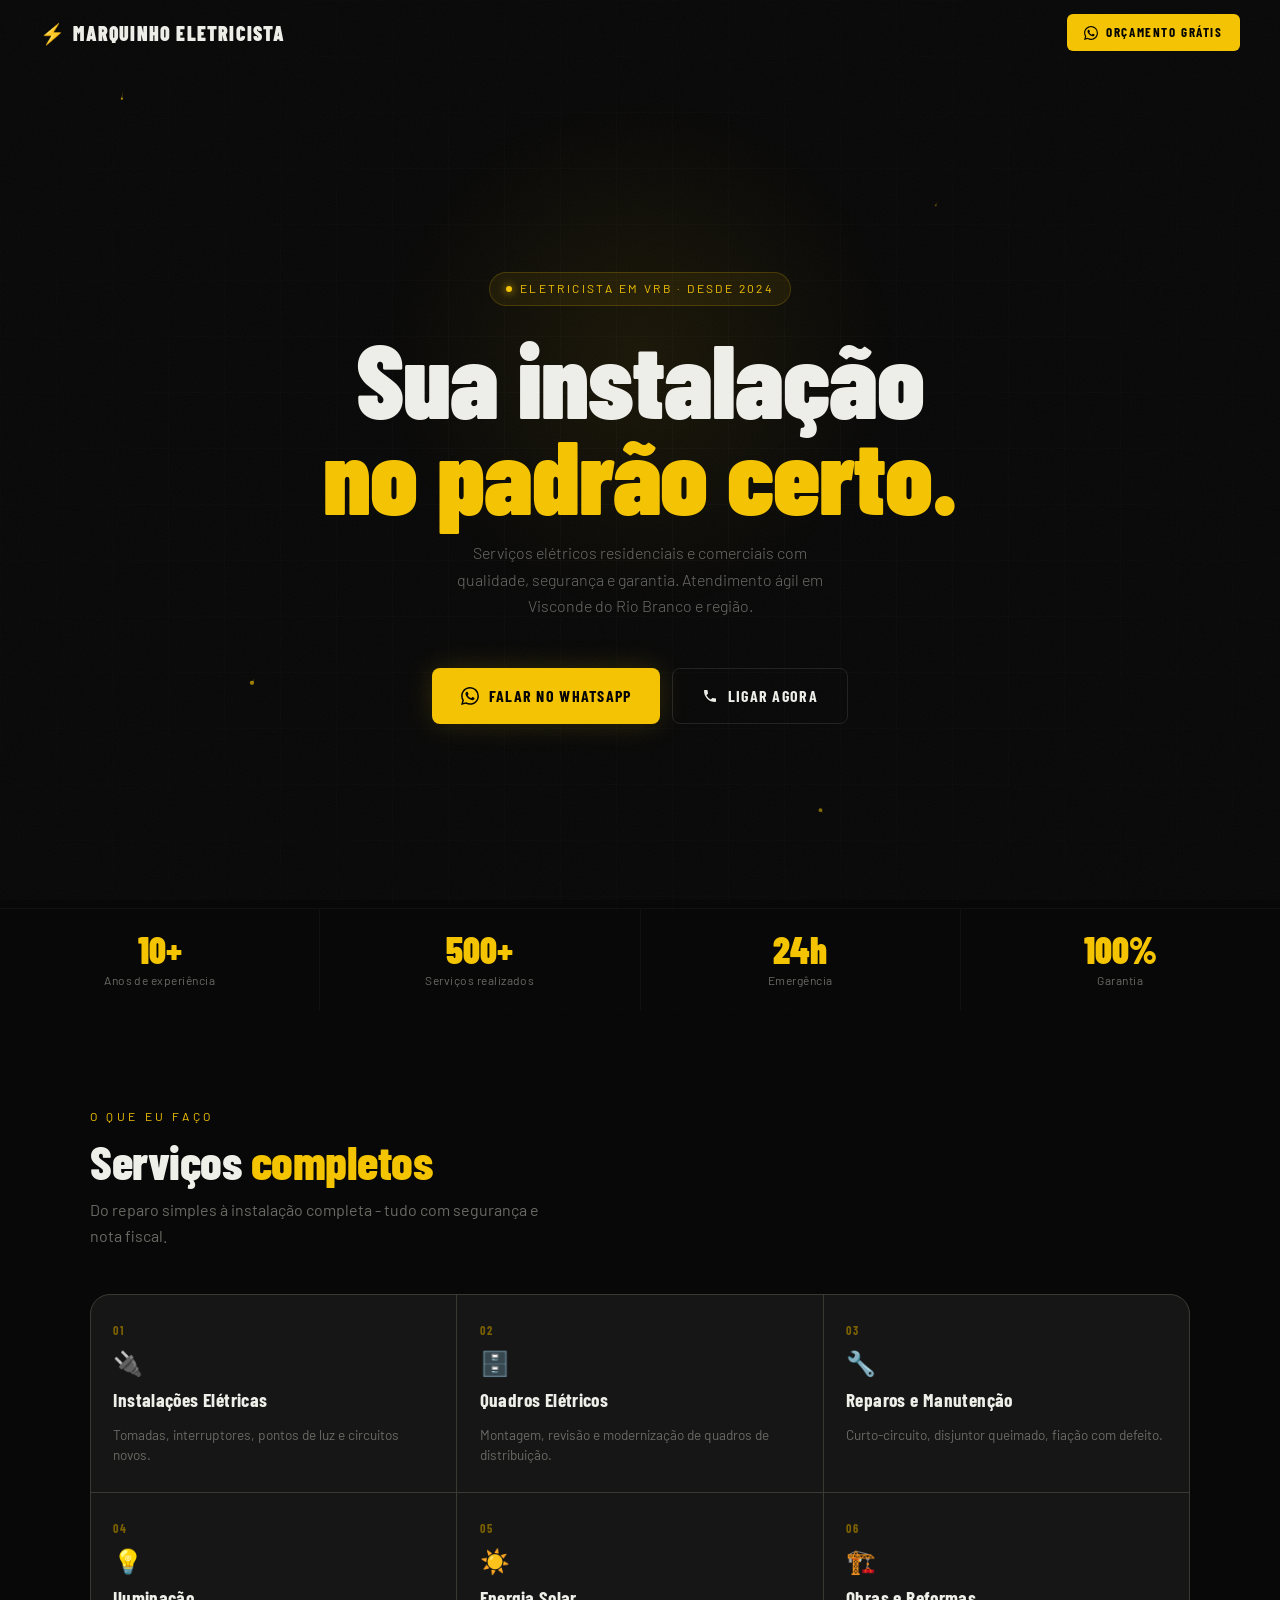
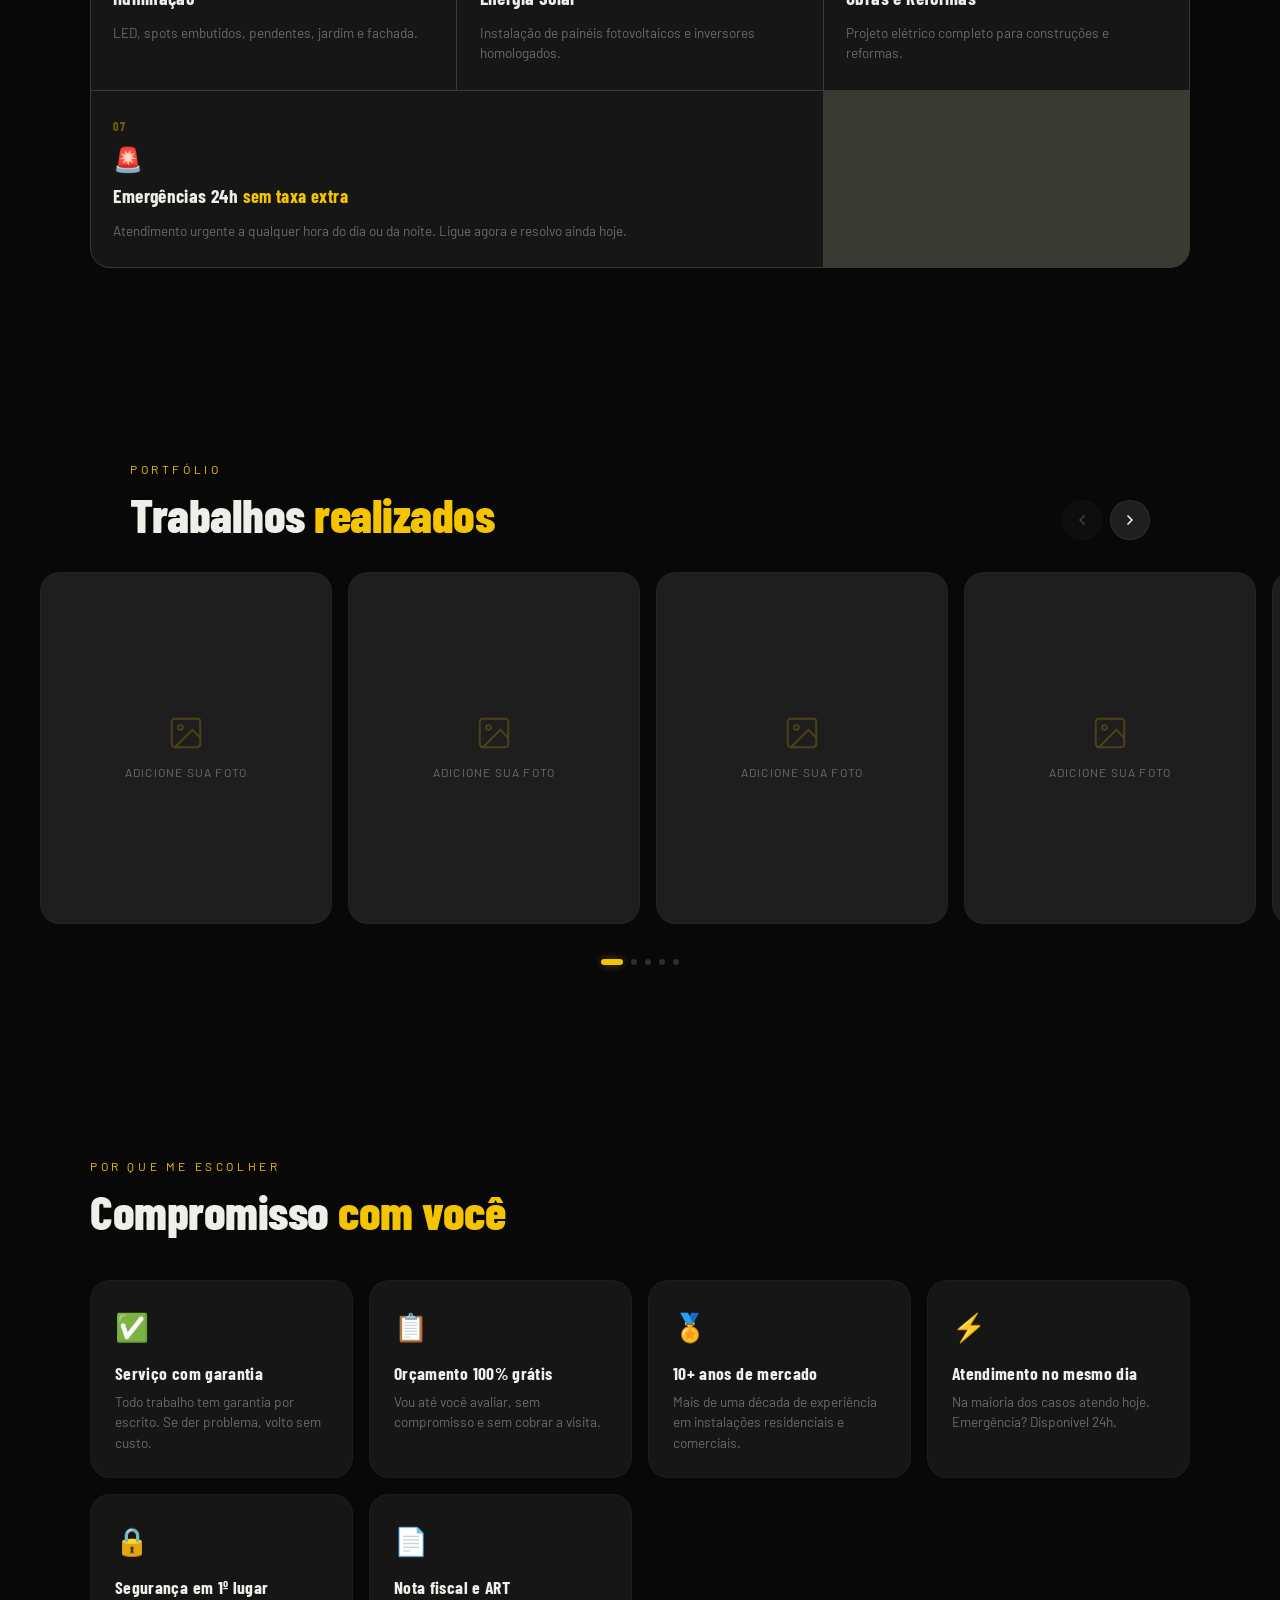
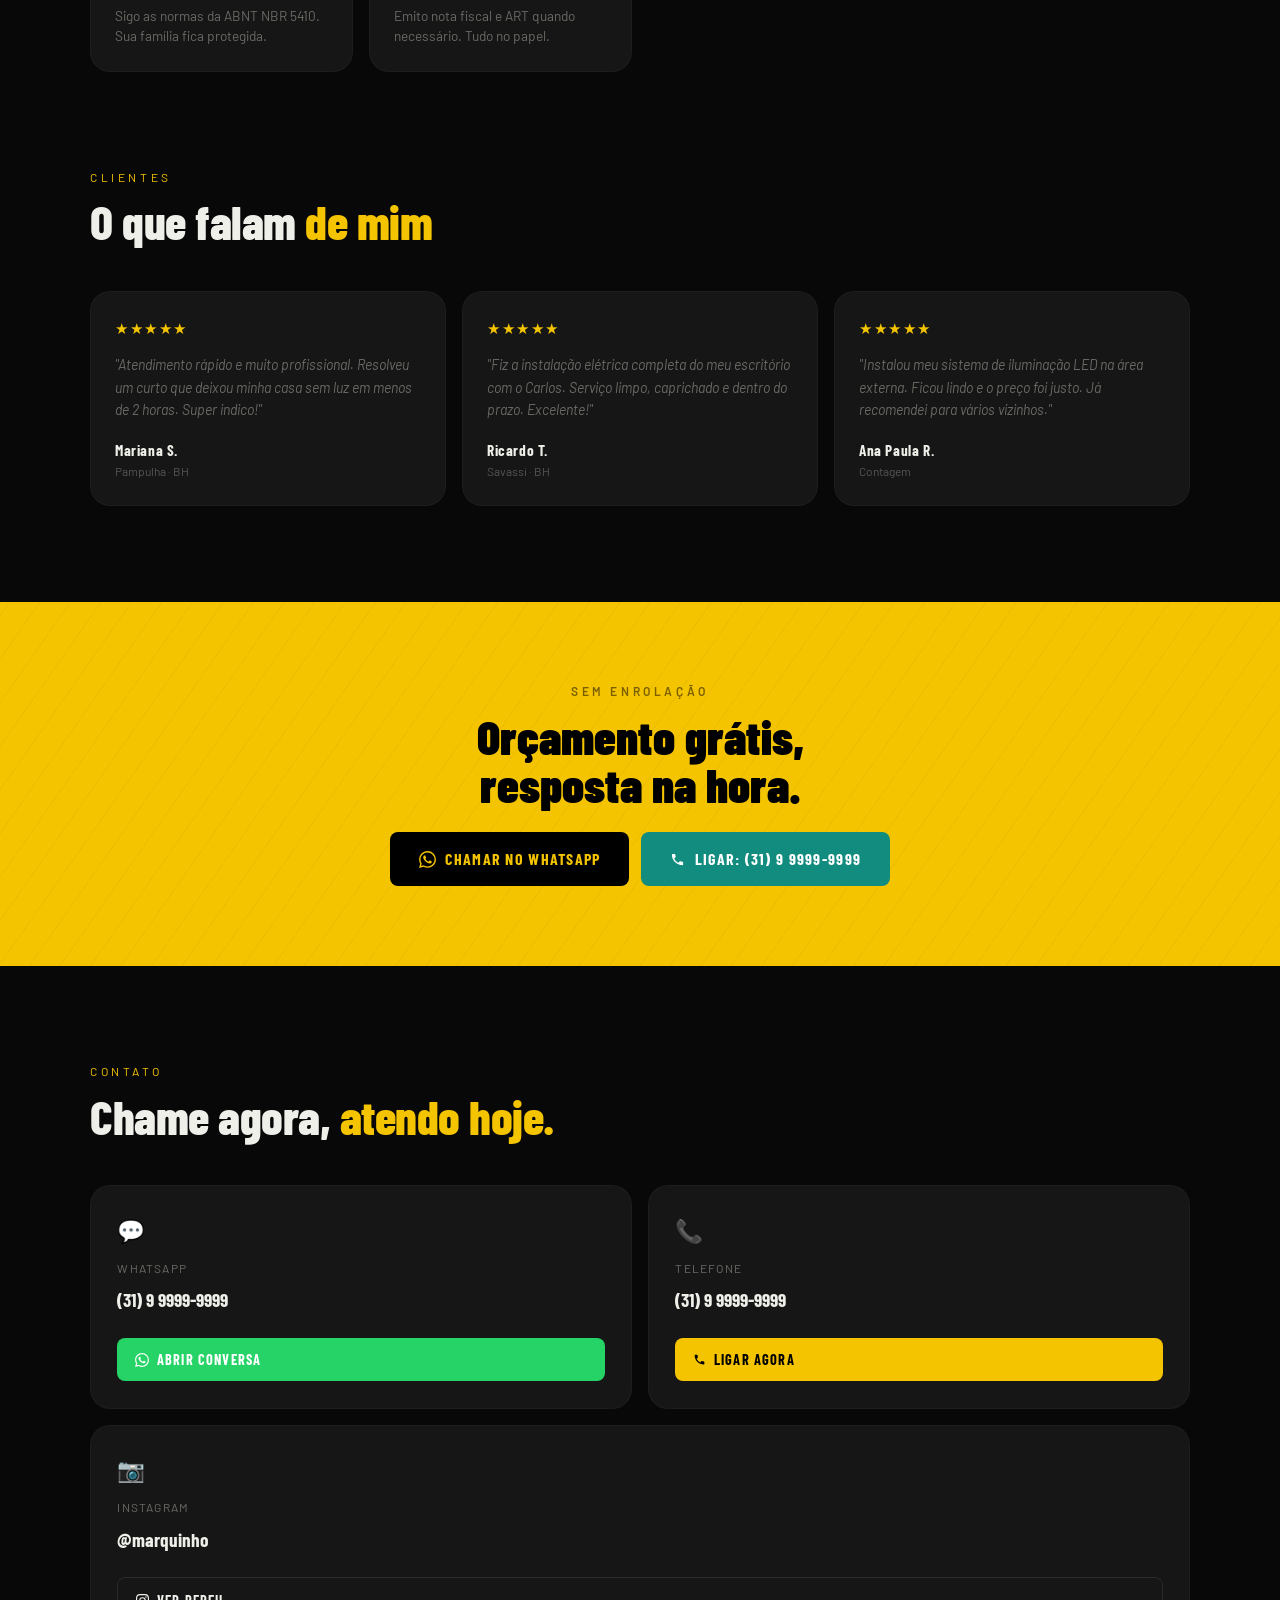
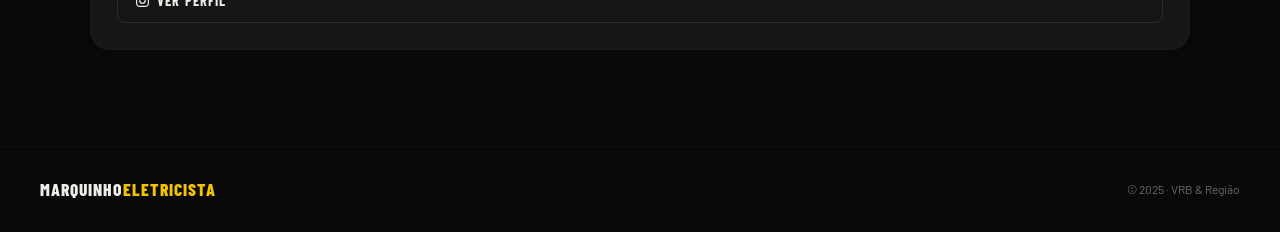
==== index.html @ 478d2293 "update" ====
<!DOCTYPE html>
<html lang="pt-BR">
<head>
  <meta charset="UTF-8" />
  <meta name="viewport" content="width=device-width, initial-scale=1.0" />
  <title>Marquinho Eletricista em VRB</title>
  <meta name="description" content="Serviços elétricos residenciais e comerciais em Belo Horizonte. Orçamento grátis. Atendimento 24h." />
  <link rel="preconnect" href="https://fonts.googleapis.com" />
  <link rel="preconnect" href="https://fonts.gstatic.com" crossorigin />
  <link href="https://fonts.googleapis.com/css2?family=Barlow+Condensed:wght@400;600;700;800;900&family=Barlow:wght@300;400;500&display=swap" rel="stylesheet" />
  <link rel="stylesheet" href="../css/style.css" />
</head>
<body>
  <canvas id="canvas-faixas"></canvas>

  <div class="site">
    <nav class="barra-navegacao" id="barra-navegacao">
      <div class="logo-navegacao"><span class="icone-raio">⚡</span>MARQUINHO ELETRICISTA</div>
      <a class="botao-navegacao" href="https://wa.me/5531999999999?text=Ol%C3%A1%20Carlos%2C%20vim%20pelo%20Instagram!" target="_blank">
        <svg width="14" height="14" viewBox="0 0 24 24" fill="currentColor"><path d="M17.472 14.382c-.297-.149-1.758-.867-2.03-.967-.273-.099-.471-.148-.67.15-.197.297-.767.966-.94 1.164-.173.199-.347.223-.644.075-.297-.15-1.255-.463-2.39-1.475-.883-.788-1.48-1.761-1.653-2.059-.173-.297-.018-.458.13-.606.134-.133.298-.347.446-.52.149-.174.198-.298.298-.497.099-.198.05-.371-.025-.52-.075-.149-.669-1.612-.916-2.207-.242-.579-.487-.5-.669-.51-.173-.008-.371-.01-.57-.01-.198 0-.52.074-.792.372-.272.297-1.04 1.016-1.04 2.479 0 1.462 1.065 2.875 1.213 3.074.149.198 2.096 3.2 5.077 4.487.709.306 1.262.489 1.694.625.712.227 1.36.195 1.871.118.571-.085 1.758-.719 2.006-1.413.248-.694.248-1.289.173-1.413-.074-.124-.272-.198-.57-.347m-5.421 7.403h-.004a9.87 9.87 0 01-5.031-1.378l-.361-.214-3.741.982.998-3.648-.235-.374a9.86 9.86 0 01-1.51-5.26c.001-5.45 4.436-9.884 9.888-9.884 2.64 0 5.122 1.03 6.988 2.898a9.825 9.825 0 012.893 6.994c-.003 5.45-4.437 9.884-9.885 9.884m8.413-18.297A11.815 11.815 0 0012.05 0C5.495 0 .16 5.335.157 11.892c0 2.096.547 4.142 1.588 5.945L.057 24l6.305-1.654a11.882 11.882 0 005.683 1.448h.005c6.554 0 11.89-5.335 11.893-11.893a11.821 11.821 0 00-3.48-8.413z" /></svg>
        Orçamento grátis
      </a>
    </nav>

    <section class="secao-principal">
      <div class="grade-principal"></div>
      <div class="brilho-principal"></div>
      <div class="conteudo-principal">
        <div class="selo-principal">Eletricista em VRB · Desde 2024</div>
        <h1 class="titulo-principal">Sua instalação<br /><em>no padrão certo.</em></h1>
        <p class="texto-principal">Serviços elétricos residenciais e comerciais com qualidade, segurança e garantia. Atendimento ágil em Visconde do Rio Branco e região.</p>
        <div class="acoes-principais">
          <a class="botao-destaque" href="https://wa.me/5531999999999?text=Ol%C3%A1%20Carlos%2C%20quero%20um%20or%C3%A7amento!" target="_blank">
            <svg width="18" height="18" viewBox="0 0 24 24" fill="currentColor"><path d="M17.472 14.382c-.297-.149-1.758-.867-2.03-.967-.273-.099-.471-.148-.67.15-.197.297-.767.966-.94 1.164-.173.199-.347.223-.644.075-.297-.15-1.255-.463-2.39-1.475-.883-.788-1.48-1.761-1.653-2.059-.173-.297-.018-.458.13-.606.134-.133.298-.347.446-.52.149-.174.198-.298.298-.497.099-.198.05-.371-.025-.52-.075-.149-.669-1.612-.916-2.207-.242-.579-.487-.5-.669-.51-.173-.008-.371-.01-.57-.01-.198 0-.52.074-.792.372-.272.297-1.04 1.016-1.04 2.479 0 1.462 1.065 2.875 1.213 3.074.149.198 2.096 3.2 5.077 4.487.709.306 1.262.489 1.694.625.712.227 1.36.195 1.871.118.571-.085 1.758-.719 2.006-1.413.248-.694.248-1.289.173-1.413-.074-.124-.272-.198-.57-.347m-5.421 7.403h-.004a9.87 9.87 0 01-5.031-1.378l-.361-.214-3.741.982.998-3.648-.235-.374a9.86 9.86 0 01-1.51-5.26c.001-5.45 4.436-9.884 9.888-9.884 2.64 0 5.122 1.03 6.988 2.898a9.825 9.825 0 012.893 6.994c-.003 5.45-4.437 9.884-9.885 9.884m8.413-18.297A11.815 11.815 0 0012.05 0C5.495 0 .16 5.335.157 11.892c0 2.096.547 4.142 1.588 5.945L.057 24l6.305-1.654a11.882 11.882 0 005.683 1.448h.005c6.554 0 11.89-5.335 11.893-11.893a11.821 11.821 0 00-3.48-8.413z" /></svg>
            Falar no WhatsApp
          </a>
          <a class="botao-secundario" href="tel:+5531999999999">
            <svg width="16" height="16" viewBox="0 0 24 24" fill="currentColor"><path d="M6.62 10.79a15.053 15.053 0 006.59 6.59l2.2-2.2c.27-.27.67-.36 1.02-.24 1.12.37 2.33.57 3.57.57.55 0 1 .45 1 1V20c0 .55-.45 1-1 1-9.39 0-17-7.61-17-17 0-.55.45-1 1-1h3.5c.55 0 1 .45 1 1 0 1.25.2 2.45.57 3.57.11.35.03.74-.25 1.02l-2.2 2.2z" /></svg>
            Ligar agora
          </a>
        </div>
      </div>
      <div class="estatisticas-principais">
        <div class="bloco-estatistica"><div class="numero-estatistica" data-target="10" data-suf="+">10+</div><div class="rotulo-estatistica">Anos de experiência</div></div>
        <div class="bloco-estatistica"><div class="numero-estatistica" data-target="500" data-suf="+">500+</div><div class="rotulo-estatistica">Serviços realizados</div></div>
        <div class="bloco-estatistica"><div class="numero-estatistica" data-target="24" data-suf="h">24h</div><div class="rotulo-estatistica">Emergência</div></div>
        <div class="bloco-estatistica"><div class="numero-estatistica" data-target="100" data-suf="%">100%</div><div class="rotulo-estatistica">Garantia</div></div>
      </div>
    </section>

    <section class="secao">
      <div class="container">
        <div class="aparecer">
          <p class="etiqueta-secao">O que eu faço</p>
          <h2 class="titulo-secao">Serviços <em>completos</em></h2>
          <p class="texto-secao">Do reparo simples à instalação completa - tudo com segurança e nota fiscal.</p>
        </div>
        <div class="grade-servicos aparecer">
          <div class="cartao-servico"><span class="numero-servico">01</span><div class="icone-servico">🔌</div><div class="nome-servico">Instalações Elétricas</div><div class="descricao-servico">Tomadas, interruptores, pontos de luz e circuitos novos.</div></div>
          <div class="cartao-servico"><span class="numero-servico">02</span><div class="icone-servico">🗄️</div><div class="nome-servico">Quadros Elétricos</div><div class="descricao-servico">Montagem, revisão e modernização de quadros de distribuição.</div></div>
          <div class="cartao-servico"><span class="numero-servico">03</span><div class="icone-servico">🔧</div><div class="nome-servico">Reparos e Manutenção</div><div class="descricao-servico">Curto-circuito, disjuntor queimado, fiação com defeito.</div></div>
          <div class="cartao-servico"><span class="numero-servico">04</span><div class="icone-servico">💡</div><div class="nome-servico">Iluminação</div><div class="descricao-servico">LED, spots embutidos, pendentes, jardim e fachada.</div></div>
          <div class="cartao-servico"><span class="numero-servico">05</span><div class="icone-servico">☀️</div><div class="nome-servico">Energia Solar</div><div class="descricao-servico">Instalação de painéis fotovoltaicos e inversores homologados.</div></div>
          <div class="cartao-servico"><span class="numero-servico">06</span><div class="icone-servico">🏗️</div><div class="nome-servico">Obras e Reformas</div><div class="descricao-servico">Projeto elétrico completo para construções e reformas.</div></div>
          <div class="cartao-servico cartao-servico-amplo"><span class="numero-servico">07</span><div class="icone-servico">🚨</div><div class="nome-servico">Emergências 24h <span class="texto-destaque">sem taxa extra</span></div><div class="descricao-servico">Atendimento urgente a qualquer hora do dia ou da noite. Ligue agora e resolvo ainda hoje.</div></div>
        </div>
      </div>
    </section>

    <section class="secao-carrossel">
      <div class="cabecalho-carrossel container">
        <div class="aparecer">
          <p class="etiqueta-secao">Portfólio</p>
          <h2 class="titulo-secao">Trabalhos <em>realizados</em></h2>
        </div>
        <div class="navegacao-carrossel aparecer">
          <button class="botao-carrossel desativado" id="botao-anterior" aria-label="Anterior"><svg width="16" height="16" viewBox="0 0 24 24" fill="none" stroke="currentColor" stroke-width="2.5" stroke-linecap="round" stroke-linejoin="round"><polyline points="15 18 9 12 15 6" /></svg></button>
          <button class="botao-carrossel" id="botao-proximo" aria-label="Próximo"><svg width="16" height="16" viewBox="0 0 24 24" fill="none" stroke="currentColor" stroke-width="2.5" stroke-linecap="round" stroke-linejoin="round"><polyline points="9 18 15 12 9 6" /></svg></button>
        </div>
      </div>
      <div class="area-carrossel" id="area-carrossel">
        <div class="trilha-carrossel" id="trilha-carrossel">
          <div class="slide-carrossel"><div class="placeholder-carrossel"><svg width="38" height="38" viewBox="0 0 24 24" fill="none" stroke="#F5C400" stroke-width="1.2"><rect x="3" y="3" width="18" height="18" rx="2" /><circle cx="8.5" cy="8.5" r="1.5" /><polyline points="21 15 16 10 5 21" /></svg><span>Adicione sua foto</span></div><div class="legenda-carrossel">Instalação residencial</div></div>
          <div class="slide-carrossel"><div class="placeholder-carrossel"><svg width="38" height="38" viewBox="0 0 24 24" fill="none" stroke="#F5C400" stroke-width="1.2"><rect x="3" y="3" width="18" height="18" rx="2" /><circle cx="8.5" cy="8.5" r="1.5" /><polyline points="21 15 16 10 5 21" /></svg><span>Adicione sua foto</span></div><div class="legenda-carrossel">Quadro elétrico</div></div>
          <div class="slide-carrossel"><div class="placeholder-carrossel"><svg width="38" height="38" viewBox="0 0 24 24" fill="none" stroke="#F5C400" stroke-width="1.2"><rect x="3" y="3" width="18" height="18" rx="2" /><circle cx="8.5" cy="8.5" r="1.5" /><polyline points="21 15 16 10 5 21" /></svg><span>Adicione sua foto</span></div><div class="legenda-carrossel">Iluminação LED</div></div>
          <div class="slide-carrossel"><div class="placeholder-carrossel"><svg width="38" height="38" viewBox="0 0 24 24" fill="none" stroke="#F5C400" stroke-width="1.2"><rect x="3" y="3" width="18" height="18" rx="2" /><circle cx="8.5" cy="8.5" r="1.5" /><polyline points="21 15 16 10 5 21" /></svg><span>Adicione sua foto</span></div><div class="legenda-carrossel">Energia solar</div></div>
          <div class="slide-carrossel"><div class="placeholder-carrossel"><svg width="38" height="38" viewBox="0 0 24 24" fill="none" stroke="#F5C400" stroke-width="1.2"><rect x="3" y="3" width="18" height="18" rx="2" /><circle cx="8.5" cy="8.5" r="1.5" /><polyline points="21 15 16 10 5 21" /></svg><span>Adicione sua foto</span></div><div class="legenda-carrossel">Obra comercial</div></div>
        </div>
      </div>
      <div class="paginacao-carrossel" id="paginacao-carrossel"></div>
    </section>

    <section class="secao">
      <div class="container">
        <div class="aparecer">
          <p class="etiqueta-secao">Por que me escolher</p>
          <h2 class="titulo-secao">Compromisso <em>com você</em></h2>
        </div>
        <div class="grade-motivos">
          <div class="cartao-motivo aparecer"><div class="icone-motivo">✅</div><div class="titulo-motivo">Serviço com garantia</div><div class="descricao-motivo">Todo trabalho tem garantia por escrito. Se der problema, volto sem custo.</div></div>
          <div class="cartao-motivo aparecer"><div class="icone-motivo">📋</div><div class="titulo-motivo">Orçamento 100% grátis</div><div class="descricao-motivo">Vou até você avaliar, sem compromisso e sem cobrar a visita.</div></div>
          <div class="cartao-motivo aparecer"><div class="icone-motivo">🏅</div><div class="titulo-motivo">10+ anos de mercado</div><div class="descricao-motivo">Mais de uma década de experiência em instalações residenciais e comerciais.</div></div>
          <div class="cartao-motivo aparecer"><div class="icone-motivo">⚡</div><div class="titulo-motivo">Atendimento no mesmo dia</div><div class="descricao-motivo">Na maioria dos casos atendo hoje. Emergência? Disponível 24h.</div></div>
          <div class="cartao-motivo aparecer"><div class="icone-motivo">🔒</div><div class="titulo-motivo">Segurança em 1º lugar</div><div class="descricao-motivo">Sigo as normas da ABNT NBR 5410. Sua família fica protegida.</div></div>
          <div class="cartao-motivo aparecer"><div class="icone-motivo">📄</div><div class="titulo-motivo">Nota fiscal e ART</div><div class="descricao-motivo">Emito nota fiscal e ART quando necessário. Tudo no papel.</div></div>
        </div>
      </div>
    </section>

    <section class="secao secao-sem-topo">
      <div class="container">
        <div class="aparecer">
          <p class="etiqueta-secao">Clientes</p>
          <h2 class="titulo-secao">O que falam <em>de mim</em></h2>
        </div>
        <div class="grade-avaliacoes">
          <div class="cartao-avaliacao aparecer"><div class="estrelas-avaliacao">★★★★★</div><p class="texto-avaliacao">"Atendimento rápido e muito profissional. Resolveu um curto que deixou minha casa sem luz em menos de 2 horas. Super indico!"</p><div class="autor-avaliacao">Mariana S.</div><div class="cidade-avaliacao">Pampulha · BH</div></div>
          <div class="cartao-avaliacao aparecer"><div class="estrelas-avaliacao">★★★★★</div><p class="texto-avaliacao">"Fiz a instalação elétrica completa do meu escritório com o Carlos. Serviço limpo, caprichado e dentro do prazo. Excelente!"</p><div class="autor-avaliacao">Ricardo T.</div><div class="cidade-avaliacao">Savassi · BH</div></div>
          <div class="cartao-avaliacao aparecer"><div class="estrelas-avaliacao">★★★★★</div><p class="texto-avaliacao">"Instalou meu sistema de iluminação LED na área externa. Ficou lindo e o preço foi justo. Já recomendei para vários vizinhos."</p><div class="autor-avaliacao">Ana Paula R.</div><div class="cidade-avaliacao">Contagem</div></div>
        </div>
      </div>
    </section>

    <div class="faixa-cta aparecer">
      <div class="conteudo-faixa-cta">
        <p class="texto-menor-faixa">Sem enrolação</p>
        <h2 class="titulo-faixa">Orçamento grátis,<br />resposta na hora.</h2>
        <div class="acoes-faixa-cta">
          <a class="botao-escuro" href="https://wa.me/5531999999999?text=Ol%C3%A1%20Carlos%2C%20quero%20um%20or%C3%A7amento!" target="_blank">
            <svg width="17" height="17" viewBox="0 0 24 24" fill="currentColor"><path d="M17.472 14.382c-.297-.149-1.758-.867-2.03-.967-.273-.099-.471-.148-.67.15-.197.297-.767.966-.94 1.164-.173.199-.347.223-.644.075-.297-.15-1.255-.463-2.39-1.475-.883-.788-1.48-1.761-1.653-2.059-.173-.297-.018-.458.13-.606.134-.133.298-.347.446-.52.149-.174.198-.298.298-.497.099-.198.05-.371-.025-.52-.075-.149-.669-1.612-.916-2.207-.242-.579-.487-.5-.669-.51-.173-.008-.371-.01-.57-.01-.198 0-.52.074-.792.372-.272.297-1.04 1.016-1.04 2.479 0 1.462 1.065 2.875 1.213 3.074.149.198 2.096 3.2 5.077 4.487.709.306 1.262.489 1.694.625.712.227 1.36.195 1.871.118.571-.085 1.758-.719 2.006-1.413.248-.694.248-1.289.173-1.413-.074-.124-.272-.198-.57-.347m-5.421 7.403h-.004a9.87 9.87 0 01-5.031-1.378l-.361-.214-3.741.982.998-3.648-.235-.374a9.86 9.86 0 01-1.51-5.26c.001-5.45 4.436-9.884 9.888-9.884 2.64 0 5.122 1.03 6.988 2.898a9.825 9.825 0 012.893 6.994c-.003 5.45-4.437 9.884-9.885 9.884m8.413-18.297A11.815 11.815 0 0012.05 0C5.495 0 .16 5.335.157 11.892c0 2.096.547 4.142 1.588 5.945L.057 24l6.305-1.654a11.882 11.882 0 005.683 1.448h.005c6.554 0 11.89-5.335 11.893-11.893a11.821 11.821 0 00-3.48-8.413z" /></svg>
            Chamar no WhatsApp
          </a>
          <a class="botao-whatsapp-faixa" href="tel:+5531999999999">
            <svg width="15" height="15" viewBox="0 0 24 24" fill="currentColor"><path d="M6.62 10.79a15.053 15.053 0 006.59 6.59l2.2-2.2c.27-.27.67-.36 1.02-.24 1.12.37 2.33.57 3.57.57.55 0 1 .45 1 1V20c0 .55-.45 1-1 1-9.39 0-17-7.61-17-17 0-.55.45-1 1-1h3.5c.55 0 1 .45 1 1 0 1.25.2 2.45.57 3.57.11.35.03.74-.25 1.02l-2.2 2.2z" /></svg>
            Ligar: (31) 9 9999-9999
          </a>
        </div>
      </div>
    </div>

    <section class="secao-contato">
      <div class="container">
        <div class="aparecer">
          <p class="etiqueta-secao">Contato</p>
          <h2 class="titulo-secao">Chame agora, <em>atendo hoje.</em></h2>
        </div>
        <div class="grade-contato">
          <a class="cartao-contato aparecer" href="#inserir zap aq" target="_blank">
            <div class="icone-contato">💬</div>
            <div class="rotulo-contato">WhatsApp</div>
            <div class="valor-contato">(31) 9 9999-9999</div>
            <span class="botao-contato botao-contato-verde"><svg width="14" height="14" viewBox="0 0 24 24" fill="currentColor"><path d="M17.472 14.382c-.297-.149-1.758-.867-2.03-.967-.273-.099-.471-.148-.67.15-.197.297-.767.966-.94 1.164-.173.199-.347.223-.644.075-.297-.15-1.255-.463-2.39-1.475-.883-.788-1.48-1.761-1.653-2.059-.173-.297-.018-.458.13-.606.134-.133.298-.347.446-.52.149-.174.198-.298.298-.497.099-.198.05-.371-.025-.52-.075-.149-.669-1.612-.916-2.207-.242-.579-.487-.5-.669-.51-.173-.008-.371-.01-.57-.01-.198 0-.52.074-.792.372-.272.297-1.04 1.016-1.04 2.479 0 1.462 1.065 2.875 1.213 3.074.149.198 2.096 3.2 5.077 4.487.709.306 1.262.489 1.694.625.712.227 1.36.195 1.871.118.571-.085 1.758-.719 2.006-1.413.248-.694.248-1.289.173-1.413-.074-.124-.272-.198-.57-.347m-5.421 7.403h-.004a9.87 9.87 0 01-5.031-1.378l-.361-.214-3.741.982.998-3.648-.235-.374a9.86 9.86 0 01-1.51-5.26c.001-5.45 4.436-9.884 9.888-9.884 2.64 0 5.122 1.03 6.988 2.898a9.825 9.825 0 012.893 6.994c-.003 5.45-4.437 9.884-9.885 9.884m8.413-18.297A11.815 11.815 0 0012.05 0C5.495 0 .16 5.335.157 11.892c0 2.096.547 4.142 1.588 5.945L.057 24l6.305-1.654a11.882 11.882 0 005.683 1.448h.005c6.554 0 11.89-5.335 11.893-11.893a11.821 11.821 0 00-3.48-8.413z" /></svg>Abrir conversa</span>
          </a>
          <a class="cartao-contato aparecer" href="insirir">
            <div class="icone-contato">📞</div>
            <div class="rotulo-contato">Telefone</div>
            <div class="valor-contato">(31) 9 9999-9999</div>
            <span class="botao-contato botao-contato-amarelo"><svg width="13" height="13" viewBox="0 0 24 24" fill="currentColor"><path d="M6.62 10.79a15.053 15.053 0 006.59 6.59l2.2-2.2c.27-.27.67-.36 1.02-.24 1.12.37 2.33.57 3.57.57.55 0 1 .45 1 1V20c0 .55-.45 1-1 1-9.39 0-17-7.61-17-17 0-.55.45-1 1-1h3.5c.55 0 1 .45 1 1 0 1.25.2 2.45.57 3.57.11.35.03.74-.25 1.02l-2.2 2.2z" /></svg>Ligar agora</span>
          </a>
          <a class="cartao-contato cartao-contato-largo aparecer" href="#inserir insta aq" target="_blank">
            <div class="icone-contato">📷</div>
            <div class="rotulo-contato">Instagram</div>
            <div class="valor-contato">@marquinho</div>
            <span class="botao-contato botao-contato-transparente"><svg width="13" height="13" viewBox="0 0 24 24" fill="currentColor"><path d="M12 2.163c3.204 0 3.584.012 4.85.07 3.252.148 4.771 1.691 4.919 4.919.058 1.265.069 1.645.069 4.849 0 3.205-.012 3.584-.069 4.849-.149 3.225-1.664 4.771-4.919 4.919-1.266.058-1.644.07-4.85.07-3.204 0-3.584-.012-4.849-.07-3.26-.149-4.771-1.699-4.919-4.92-.058-1.265-.07-1.644-.07-4.849 0-3.204.013-3.583.07-4.849.149-3.227 1.664-4.771 4.919-4.919 1.266-.057 1.645-.069 4.849-.069zM12 0C8.741 0 8.333.014 7.053.072 2.695.272.273 2.69.073 7.052.014 8.333 0 8.741 0 12c0 3.259.014 3.668.072 4.948.2 4.358 2.618 6.78 6.98 6.98C8.333 23.986 8.741 24 12 24c3.259 0 3.668-.014 4.948-.072 4.354-.2 6.782-2.618 6.979-6.98.059-1.28.073-1.689.073-4.948 0-3.259-.014-3.667-.072-4.947-.196-4.354-2.617-6.78-6.979-6.98C15.668.014 15.259 0 12 0zm0 5.838a6.162 6.162 0 100 12.324 6.162 6.162 0 000-12.324zM12 16a4 4 0 110-8 4 4 0 010 8zm6.406-11.845a1.44 1.44 0 100 2.881 1.44 1.44 0 000-2.881z" /></svg>Ver perfil</span>
          </a>
        </div>
      </div>
    </section>

    <footer class="rodape">
      <div class="marca-rodape">MARQUINHO<span>ELETRICISTA</span></div>
      <div class="texto-rodape">© 2025 · VRB & Região</div>
    </footer>
  </div>

  <script src="../javascript/script.js"></script>
</body>
</html>
---- css/style.css ----
html {
  scroll-behavior: smooth;
}

body {
  margin: 0;
  background: #080808;
  color: #efefea;
  font-family: "Barlow", sans-serif;
  font-size: clamp(0.875rem, 2vw, 1rem);
  line-height: 1.6;
  overflow-x: hidden;
  -webkit-font-smoothing: antialiased;
}

canvas,
img {
  display: block;
}

img {
  max-width: 100%;
}

a {
  color: inherit;
  text-decoration: none;
}

button {
  border: none;
  background: none;
  font: inherit;
  cursor: pointer;
}

body::after {
  content: "";
  position: fixed;
  inset: 0;
  background-image: url("data:image/svg+xml,%3Csvg xmlns='http://www.w3.org/2000/svg' width='300' height='300'%3E%3Cfilter id='g'%3E%3CfeTurbulence type='fractalNoise' baseFrequency='.75' numOctaves='4' stitchTiles='stitch'/%3E%3C/filter%3E%3Crect width='300' height='300' filter='url(%23g)' opacity='1'/%3E%3C/svg%3E");
  opacity: 0.04;
  pointer-events: none;
  z-index: 9998;
}

#canvas-faixas {
  position: fixed;
  inset: 0;
  pointer-events: none;
  z-index: 0;
}

.site {
  position: relative;
  z-index: 1;
}

.container {
  width: 100%;
  max-width: 1100px;
  margin: 0 auto;
  padding-left: clamp(1.25rem, 5vw, 2.5rem);
  padding-right: clamp(1.25rem, 5vw, 2.5rem);
}

.barra-navegacao {
  position: fixed;
  top: 0;
  left: 0;
  right: 0;
  z-index: 100;
  display: flex;
  align-items: center;
  justify-content: space-between;
  padding: 0.9rem clamp(1.25rem, 5vw, 2.5rem);
  transition: background 0.3s, backdrop-filter 0.3s;
}

.barra-navegacao,
.cabecalho-carrossel,
.acoes-principais,
.acoes-faixa-cta,
.grade-servicos,
.grade-motivos,
.grade-avaliacoes,
.grade-contato {
  box-sizing: border-box;
}

.barra-navegacao.rolada {
  background: rgba(8, 8, 8, 0.88);
  backdrop-filter: blur(16px);
  border-bottom: 1px solid rgba(255, 255, 255, 0.04);
}

.logo-navegacao {
  display: flex;
  align-items: center;
  gap: 0.45rem;
  min-width: 0;
  font-family: "Barlow Condensed", sans-serif;
  font-size: 1.25rem;
  font-weight: 900;
  letter-spacing: 0.06em;
}

.icone-raio {
  color: #f5c400;
}

.botao-navegacao {
  display: flex;
  align-items: center;
  gap: 0.5rem;
  flex-shrink: 0;
  padding: 0.5rem 1.1rem;
  border-radius: 6px;
  background: #f5c400;
  color: #000;
  font-family: "Barlow Condensed", sans-serif;
  font-size: 0.82rem;
  font-weight: 700;
  letter-spacing: 0.12em;
  text-transform: uppercase;
  white-space: nowrap;
  transition: filter 0.2s, transform 0.15s;
}

.botao-navegacao:hover {
  filter: brightness(1.1);
}

.botao-navegacao:active {
  transform: scale(0.96);
}

.secao-principal {
  position: relative;
  display: grid;
  grid-template-rows: 1fr auto;
  min-height: 100svh;
  padding-top: 4.5rem;
  overflow: hidden;
}

.grade-principal {
  position: absolute;
  inset: 0;
  background-image: linear-gradient(rgba(255, 255, 255, 0.02) 1px, transparent 1px), linear-gradient(90deg, rgba(255, 255, 255, 0.02) 1px, transparent 1px);
  background-size: 56px 56px;
  mask-image: radial-gradient(ellipse 80% 80% at 50% 50%, black, transparent);
}

.brilho-principal {
  position: absolute;
  top: 35%;
  left: 50%;
  width: min(560px, 90vw);
  height: min(560px, 90vw);
  transform: translate(-50%, -50%);
  background: radial-gradient(circle, rgba(245, 196, 0, 0.08) 0%, transparent 65%);
  pointer-events: none;
}

.conteudo-principal {
  position: relative;
  display: flex;
  flex-direction: column;
  align-items: center;
  justify-content: center;
  min-height: calc(100svh - 9rem);
  padding: 3rem clamp(1.25rem, 5vw, 2.5rem) 2rem;
  text-align: center;
}

.selo-principal {
  display: inline-flex;
  align-items: center;
  gap: 0.5rem;
  margin-bottom: 1.5rem;
  padding: 0.4rem 1rem;
  border: 1px solid rgba(245, 196, 0, 0.19);
  border-radius: 100px;
  background: rgba(245, 196, 0, 0.07);
  color: #f5c400;
  font-size: 0.75rem;
  letter-spacing: 0.2em;
  text-transform: uppercase;
  opacity: 0;
  animation: subir 0.6s 0.2s forwards;
}

.selo-principal::before {
  content: "";
  width: 6px;
  height: 6px;
  border-radius: 50%;
  background: #f5c400;
  box-shadow: 0 0 8px #f5c400;
  animation: piscar 1.5s infinite;
}

.titulo-principal {
  margin: 0;
  font-family: "Barlow Condensed", sans-serif;
  font-size: clamp(3rem, 12vw, 6.5rem);
  font-weight: 900;
  line-height: 0.92;
  letter-spacing: -0.01em;
  opacity: 0;
  animation: subir 0.7s 0.35s forwards;
}

.titulo-principal em {
  display: block;
  color: #f5c400;
  font-style: normal;
}

.texto-principal {
  max-width: 400px;
  margin-top: 1.2rem;
  color: #6a6a65;
  font-weight: 300;
  line-height: 1.65;
  opacity: 0;
  animation: subir 0.6s 0.5s forwards;
}

.acoes-principais {
  display: flex;
  flex-wrap: wrap;
  justify-content: center;
  gap: 0.75rem;
  margin-top: 2rem;
  opacity: 0;
  animation: subir 0.6s 0.65s forwards;
}

.botao-destaque,
.botao-secundario,
.botao-escuro,
.botao-whatsapp-faixa {
  display: inline-flex;
  align-items: center;
  gap: 0.6rem;
  padding: 0.9rem 1.8rem;
  border-radius: 8px;
  font-family: "Barlow Condensed", sans-serif;
  font-size: 1rem;
  font-weight: 700;
  letter-spacing: 0.08em;
  text-transform: uppercase;
}

.botao-destaque {
  position: relative;
  overflow: hidden;
  background: #f5c400;
  color: #000;
  box-shadow: 0 0 28px rgba(245, 196, 0, 0.16);
  transition: filter 0.2s, transform 0.15s, box-shadow 0.2s;
}

.botao-destaque:hover {
  filter: brightness(1.1);
  box-shadow: 0 0 44px rgba(245, 196, 0, 0.31);
}

.botao-destaque:active {
  transform: scale(0.97);
}

.botao-secundario {
  background: transparent;
  color: #efefea;
  border: 1px solid rgba(255, 255, 255, 0.1);
  transition: border-color 0.2s, background 0.2s;
}

.botao-secundario:hover {
  border-color: rgba(255, 255, 255, 0.21);
  background: rgba(255, 255, 255, 0.03);
}

.estatisticas-principais {
  display: flex;
  border-top: 1px solid rgba(255, 255, 255, 0.04);
  opacity: 0;
  animation: subir 0.6s 0.85s forwards;
}

.bloco-estatistica {
  flex: 1;
  padding: 1.35rem clamp(1.25rem, 5vw, 2.5rem);
  text-align: center;
  border-right: 1px solid rgba(255, 255, 255, 0.04);
}

.bloco-estatistica:last-child {
  border-right: none;
}

.numero-estatistica {
  color: #f5c400;
  font-family: "Barlow Condensed", sans-serif;
  font-size: clamp(1.7rem, 5vw, 2.3rem);
  font-weight: 900;
  line-height: 1;
}

.rotulo-estatistica {
  margin-top: 0.2rem;
  color: #6a6a65;
  font-size: 0.75rem;
  letter-spacing: 0.04em;
}

.secao,
.secao-carrossel,
.secao-contato {
  padding: clamp(3.5rem, 9vw, 6rem) 0;
}

.secao-sem-topo {
  padding-top: 0;
}

.etiqueta-secao {
  margin: 0 0 0.6rem;
  color: #f5c400;
  font-size: 0.75rem;
  letter-spacing: 0.3em;
  text-transform: uppercase;
}

.titulo-secao {
  margin: 0;
  font-family: "Barlow Condensed", sans-serif;
  font-size: clamp(1.9rem, 5.5vw, 3rem);
  font-weight: 800;
  line-height: 1.05;
  letter-spacing: -0.01em;
}

.titulo-secao em {
  color: #f5c400;
  font-style: normal;
}

.texto-secao {
  max-width: 460px;
  margin-top: 0.65rem;
  color: #6a6a65;
  line-height: 1.65;
}

.grade-servicos {
  display: grid;
  grid-template-columns: repeat(auto-fit, minmax(220px, 1fr));
  gap: 1px;
  margin-top: 2.75rem;
  border: 1px solid #3a3a35;
  border-radius: 1.25rem;
  background: #3a3a35;
  overflow: hidden;
}

.cartao-servico {
  position: relative;
  display: flex;
  flex-direction: column;
  gap: 0.55rem;
  padding: 1.65rem 1.4rem;
  background: #161616;
  overflow: hidden;
  transition: background 0.25s;
}

.cartao-servico::before {
  content: "";
  position: absolute;
  right: 0;
  bottom: 0;
  left: 0;
  height: 2px;
  background: #f5c400;
  transform: scaleX(0);
  transform-origin: left;
  transition: transform 0.35s cubic-bezier(0.25, 0.46, 0.45, 0.94);
}

.cartao-servico:hover {
  background: #1e1e1e;
}

.cartao-servico:hover::before {
  transform: scaleX(1);
}

.numero-servico {
  color: #7a6000;
  font-family: "Barlow Condensed", sans-serif;
  font-size: 0.75rem;
  font-weight: 700;
  letter-spacing: 0.15em;
}

.icone-servico {
  margin: 0.1rem 0;
  font-size: 1.5rem;
  line-height: 1;
}

.nome-servico {
  font-family: "Barlow Condensed", sans-serif;
  font-size: 1.2rem;
  font-weight: 700;
  letter-spacing: 0.02em;
}

.descricao-servico {
  color: #6a6a65;
  font-size: 0.85rem;
  line-height: 1.5;
}

.texto-destaque {
  color: #f5c400;
  font-size: 0.95em;
}

.cabecalho-carrossel {
  display: flex;
  align-items: flex-end;
  justify-content: space-between;
  flex-wrap: wrap;
  gap: 1rem;
  margin-bottom: 2rem;
  padding: 0 clamp(1.25rem, 5vw, 2.5rem);
}

.navegacao-carrossel {
  display: flex;
  gap: 0.5rem;
}

.botao-carrossel {
  display: flex;
  align-items: center;
  justify-content: center;
  width: 40px;
  height: 40px;
  border: 1px solid rgba(255, 255, 255, 0.07);
  border-radius: 50%;
  background: #1e1e1e;
  color: #efefea;
  transition: background 0.2s, border-color 0.2s, opacity 0.2s;
}

.botao-carrossel:hover {
  background: #161616;
  border-color: #f5c400;
}

.botao-carrossel.desativado {
  opacity: 0.25;
  pointer-events: none;
}

.area-carrossel {
  overflow: hidden;
  cursor: grab;
  user-select: none;
  -webkit-user-select: none;
}

.area-carrossel:active {
  cursor: grabbing;
}

.trilha-carrossel {
  display: flex;
  gap: 1rem;
  padding: 0 clamp(1.25rem, 5vw, 2.5rem) 1rem;
  will-change: transform;
  transition: transform 0.45s cubic-bezier(0.25, 0.46, 0.45, 0.94);
}

.slide-carrossel {
  position: relative;
  flex: 0 0 clamp(220px, 34vw, 290px);
  height: clamp(250px, 40vw, 350px);
  border: 1px solid rgba(255, 255, 255, 0.03);
  border-radius: 1.25rem;
  background: #1e1e1e;
  overflow: hidden;
  transition: transform 0.3s;
}

.slide-carrossel:hover {
  transform: translateY(-4px);
}

.placeholder-carrossel {
  display: flex;
  flex-direction: column;
  align-items: center;
  justify-content: center;
  gap: 0.7rem;
  width: 100%;
  height: 100%;
}

.placeholder-carrossel svg {
  opacity: 0.22;
}

.placeholder-carrossel span {
  color: #6a6a65;
  font-size: 0.75rem;
  letter-spacing: 0.1em;
  text-transform: uppercase;
}

.legenda-carrossel {
  position: absolute;
  right: 0;
  bottom: 0;
  left: 0;
  display: flex;
  align-items: center;
  gap: 0.4rem;
  padding: 2rem 1rem 0.9rem;
  background: linear-gradient(transparent, rgba(0, 0, 0, 0.9));
  opacity: 0;
  font-family: "Barlow Condensed", sans-serif;
  font-size: 1rem;
  font-weight: 600;
  letter-spacing: 0.04em;
  transition: opacity 0.25s;
}

.legenda-carrossel::before {
  content: "";
  width: 4px;
  height: 4px;
  border-radius: 50%;
  background: #f5c400;
}

.slide-carrossel:hover .legenda-carrossel {
  opacity: 1;
}

.paginacao-carrossel {
  display: flex;
  justify-content: center;
  gap: 0.5rem;
  margin-top: 1.2rem;
  padding: 0 clamp(1.25rem, 5vw, 2.5rem);
}

.bolinha-paginacao {
  width: 6px;
  height: 6px;
  border-radius: 3px;
  background: #2e2e2e;
  cursor: pointer;
  transition: background 0.25s, width 0.3s;
}

.bolinha-paginacao.ativa {
  width: 22px;
  background: #f5c400;
  box-shadow: 0 0 8px rgba(245, 196, 0, 0.33);
}

.grade-motivos,
.grade-avaliacoes {
  display: grid;
  margin-top: 2.75rem;
}

.grade-motivos {
  grid-template-columns: repeat(auto-fit, minmax(240px, 1fr));
  gap: 1rem;
}

.cartao-motivo,
.cartao-avaliacao,
.cartao-contato {
  border: 1px solid rgba(255, 255, 255, 0.03);
  border-radius: 1.25rem;
  background: #161616;
}

.cartao-motivo {
  padding: 1.5rem;
  transition: border-color 0.25s, transform 0.25s;
}

.cartao-motivo:hover {
  border-color: rgba(245, 196, 0, 0.15);
  transform: translateY(-3px);
}

.icone-motivo {
  margin-bottom: 0.65rem;
  font-size: 1.7rem;
}

.titulo-motivo {
  font-family: "Barlow Condensed", sans-serif;
  font-size: 1.1rem;
  font-weight: 700;
  letter-spacing: 0.02em;
}

.descricao-motivo {
  margin-top: 0.3rem;
  color: #6a6a65;
  font-size: 0.85rem;
  line-height: 1.5;
}

.grade-avaliacoes {
  grid-template-columns: repeat(auto-fit, minmax(260px, 1fr));
  gap: 1rem;
}

.cartao-avaliacao {
  padding: 1.5rem;
}

.estrelas-avaliacao {
  margin-bottom: 0.7rem;
  color: #f5c400;
  font-size: 0.95rem;
  letter-spacing: 0.1em;
}

.texto-avaliacao {
  color: #6a6a65;
  font-size: 0.88rem;
  line-height: 1.6;
  font-style: italic;
}

.autor-avaliacao {
  margin-top: 1rem;
  font-family: "Barlow Condensed", sans-serif;
  font-size: 0.95rem;
  font-weight: 700;
  letter-spacing: 0.04em;
}

.cidade-avaliacao {
  color: #555;
  font-size: 0.75rem;
}

.faixa-cta {
  position: relative;
  padding: clamp(3rem, 8vw, 5rem) clamp(1.25rem, 5vw, 2.5rem);
  background: #f5c400;
  overflow: hidden;
  text-align: center;
}

.faixa-cta::before {
  content: "";
  position: absolute;
  inset: 0;
  background: repeating-linear-gradient(-55deg, transparent, transparent 24px, rgba(0, 0, 0, 0.04) 24px, rgba(0, 0, 0, 0.04) 25px);
}

.conteudo-faixa-cta {
  position: relative;
}

.texto-menor-faixa {
  margin: 0 0 0.65rem;
  color: #7a6000;
  font-size: 0.75rem;
  font-weight: 600;
  letter-spacing: 0.3em;
  text-transform: uppercase;
}

.titulo-faixa {
  margin: 0 0 1.5rem;
  color: #000;
  font-family: "Barlow Condensed", sans-serif;
  font-size: clamp(1.9rem, 5.5vw, 3rem);
  font-weight: 900;
  line-height: 1;
}

.acoes-faixa-cta {
  display: flex;
  flex-wrap: wrap;
  justify-content: center;
  gap: 0.75rem;
}

.botao-escuro {
  background: #000;
  color: #f5c400;
  transition: background 0.2s;
}

.botao-escuro:hover {
  background: #111;
}

.botao-whatsapp-faixa {
  background: #128c7e;
  color: #fff;
  transition: filter 0.2s;
}

.botao-whatsapp-faixa:hover {
  filter: brightness(1.15);
}

.grade-contato {
  display: grid;
  grid-template-columns: 1fr 1fr;
  gap: 1rem;
  margin-top: 2.75rem;
}

.cartao-contato {
  position: relative;
  display: flex;
  flex-direction: column;
  gap: 0.45rem;
  padding: 1.65rem;
  overflow: hidden;
  transition: border-color 0.25s, transform 0.25s;
}

.cartao-contato::after {
  content: "";
  position: absolute;
  top: 0;
  right: 0;
  left: 0;
  height: 2px;
  background: #f5c400;
  transform: scaleX(0);
  transform-origin: left;
  transition: transform 0.35s;
}

.cartao-contato:hover {
  border-color: rgba(245, 196, 0, 0.15);
  transform: translateY(-3px);
}

.cartao-contato:hover::after {
  transform: scaleX(1);
}

.cartao-contato-largo {
  grid-column: 1 / -1;
}

.icone-contato {
  margin-bottom: 0.2rem;
  font-size: 1.4rem;
}

.rotulo-contato {
  color: #6a6a65;
  font-size: 0.75rem;
  letter-spacing: 0.1em;
  text-transform: uppercase;
}

.valor-contato {
  font-family: "Barlow Condensed", sans-serif;
  font-size: 1.2rem;
  font-weight: 700;
}

.botao-contato {
  display: inline-flex;
  align-items: center;
  gap: 0.5rem;
  margin-top: 0.9rem;
  padding: 0.65rem 1.1rem;
  border-radius: 8px;
  font-family: "Barlow Condensed", sans-serif;
  font-size: 0.9rem;
  font-weight: 700;
  letter-spacing: 0.08em;
  text-transform: uppercase;
  transition: filter 0.2s, transform 0.15s, border-color 0.2s, background 0.2s;
}

.botao-contato:active {
  transform: scale(0.97);
}

.botao-contato-verde {
  background: #25d366;
  color: #fff;
}

.botao-contato-verde:hover {
  filter: brightness(1.1);
}

.botao-contato-amarelo {
  background: #f5c400;
  color: #000;
}

.botao-contato-amarelo:hover {
  filter: brightness(1.1);
}

.botao-contato-transparente {
  border: 1px solid rgba(255, 255, 255, 0.09);
  background: transparent;
  color: #efefea;
}

.botao-contato-transparente:hover {
  border-color: rgba(255, 255, 255, 0.19);
  background: rgba(255, 255, 255, 0.03);
}

.rodape {
  display: flex;
  align-items: center;
  justify-content: space-between;
  flex-wrap: wrap;
  gap: 0.65rem;
  padding: 1.75rem clamp(1.25rem, 5vw, 2.5rem);
  border-top: 1px solid rgba(255, 255, 255, 0.03);
}

.marca-rodape {
  font-family: "Barlow Condensed", sans-serif;
  font-size: 1.1rem;
  font-weight: 800;
  letter-spacing: 0.06em;
}

.marca-rodape span {
  color: #f5c400;
}

.texto-rodape {
  color: #6a6a65;
  font-size: 0.75rem;
}

.aparecer {
  opacity: 0;
  transform: translateY(28px);
  transition: opacity 0.7s ease, transform 0.7s ease;
}

.aparecer.visivel {
  opacity: 1;
  transform: none;
}

@keyframes subir {
  from {
    opacity: 0;
    transform: translateY(18px);
  }

  to {
    opacity: 1;
    transform: none;
  }
}

@keyframes piscar {
  0%, 100% {
    opacity: 1;
  }

  50% {
    opacity: 0.2;
  }
}

@keyframes onda {
  to {
    transform: scale(3);
    opacity: 0;
  }
}

@media (min-width: 768px) {
  .grade-servicos {
    grid-template-columns: repeat(3, 1fr);
  }

  .cartao-servico-amplo {
    grid-column: span 2;
  }
}

@media (max-width: 1024px) {
  .container {
    padding-left: 1.5rem;
    padding-right: 1.5rem;
  }

  .barra-navegacao {
    padding: 0.9rem 1.5rem;
  }

  .cabecalho-carrossel {
    padding-left: 1.5rem;
    padding-right: 1.5rem;
  }

  .trilha-carrossel,
  .paginacao-carrossel {
    padding-left: 1.5rem;
    padding-right: 1.5rem;
  }

  .slide-carrossel {
    flex-basis: clamp(220px, 46vw, 280px);
    height: clamp(240px, 42vw, 320px);
  }
}

@media (max-width: 820px) {
  .barra-navegacao {
    gap: 0.75rem;
    align-items: flex-start;
  }

  .logo-navegacao {
    font-size: 1.05rem;
    line-height: 1.1;
  }

  .botao-navegacao {
    padding: 0.5rem 0.85rem;
    font-size: 0.72rem;
    letter-spacing: 0.08em;
  }

  .conteudo-principal {
    min-height: auto;
    padding-top: 4rem;
    padding-bottom: 2.5rem;
  }

  .titulo-principal {
    font-size: clamp(2.8rem, 11vw, 5rem);
  }

  .texto-principal {
    max-width: 520px;
  }

  .estatisticas-principais {
    display: grid;
    grid-template-columns: repeat(2, minmax(0, 1fr));
  }

  .bloco-estatistica {
    border-right: 1px solid rgba(255, 255, 255, 0.04);
    border-bottom: 1px solid rgba(255, 255, 255, 0.04);
  }

  .bloco-estatistica:nth-child(2n) {
    border-right: none;
  }

  .bloco-estatistica:nth-last-child(-n + 2) {
    border-bottom: none;
  }

  .grade-servicos {
    grid-template-columns: repeat(2, minmax(0, 1fr));
  }

  .cartao-servico-amplo {
    grid-column: span 2;
  }

  .slide-carrossel {
    flex-basis: clamp(220px, 60vw, 300px);
    height: clamp(240px, 52vw, 320px);
  }

  .grade-motivos,
  .grade-avaliacoes,
  .grade-contato {
    grid-template-columns: repeat(2, minmax(0, 1fr));
  }

  .cartao-contato-largo {
    grid-column: 1 / -1;
  }
}

@media (max-width: 640px) {
  .container {
    padding-left: 1rem;
    padding-right: 1rem;
  }

  .barra-navegacao {
    padding: 0.85rem 1rem;
    align-items: center;
  }

  .logo-navegacao {
    max-width: calc(100% - 135px);
    font-size: 0.95rem;
    letter-spacing: 0.04em;
  }

  .botao-navegacao {
    padding: 0.55rem 0.8rem;
    font-size: 0.68rem;
  }

  .botao-navegacao svg {
    display: none;
  }

  .secao-principal {
    min-height: auto;
    padding-top: 5rem;
  }

  .conteudo-principal {
    padding: 2.5rem 1rem 2rem;
  }

  .selo-principal {
    padding: 0.35rem 0.8rem;
    font-size: 0.68rem;
    letter-spacing: 0.14em;
  }

  .titulo-principal {
    font-size: clamp(2.35rem, 14vw, 4rem);
    line-height: 0.95;
  }

  .texto-principal {
    font-size: 0.95rem;
  }

  .acoes-principais {
    flex-direction: column;
    align-items: stretch;
    width: 100%;
    max-width: 420px;
  }

  .botao-destaque,
  .botao-secundario {
    justify-content: center;
    width: 100%;
    padding: 0.95rem 1.25rem;
  }

  .estatisticas-principais {
    grid-template-columns: 1fr;
  }

  .bloco-estatistica {
    border-right: none;
  }

  .bloco-estatistica:not(:last-child) {
    border-bottom: 1px solid rgba(255, 255, 255, 0.04);
  }

  .cabecalho-carrossel {
    align-items: flex-start;
    padding-left: 1rem;
    padding-right: 1rem;
  }

  .navegacao-carrossel {
    width: 100%;
    justify-content: flex-end;
  }

  .trilha-carrossel {
    padding-left: 1rem;
    padding-right: 1rem;
  }

  .slide-carrossel {
    flex-basis: calc(100vw - 2.75rem);
    max-width: 360px;
    height: clamp(230px, 78vw, 320px);
  }

  .paginacao-carrossel {
    padding-left: 1rem;
    padding-right: 1rem;
  }

  .grade-servicos,
  .grade-motivos,
  .grade-avaliacoes,
  .grade-contato {
    grid-template-columns: 1fr;
  }

  .cartao-servico-amplo,
  .cartao-contato-largo {
    grid-column: auto;
  }

  .cartao-servico,
  .cartao-motivo,
  .cartao-avaliacao,
  .cartao-contato {
    padding: 1.25rem;
  }

  .texto-menor-faixa {
    letter-spacing: 0.18em;
  }

  .acoes-faixa-cta {
    flex-direction: column;
    align-items: stretch;
  }

  .botao-escuro,
  .botao-whatsapp-faixa {
    justify-content: center;
    width: 100%;
    padding: 0.95rem 1.25rem;
  }

  .rodape {
    flex-direction: column;
    align-items: flex-start;
    padding-left: 1rem;
    padding-right: 1rem;
  }
}

@media (max-width: 500px) {
  .grade-contato {
    grid-template-columns: 1fr;
  }
}

@media (max-width: 380px) {
  .logo-navegacao {
    font-size: 0.82rem;
  }

  .botao-navegacao {
    padding: 0.5rem 0.65rem;
    font-size: 0.62rem;
  }

  .titulo-principal {
    font-size: clamp(2rem, 13vw, 3rem);
  }

  .etiqueta-secao {
    letter-spacing: 0.18em;
  }

  .titulo-secao {
    font-size: clamp(1.7rem, 10vw, 2.2rem);
  }

  .cartao-servico,
  .cartao-motivo,
  .cartao-avaliacao,
  .cartao-contato {
    padding: 1.1rem;
  }
}
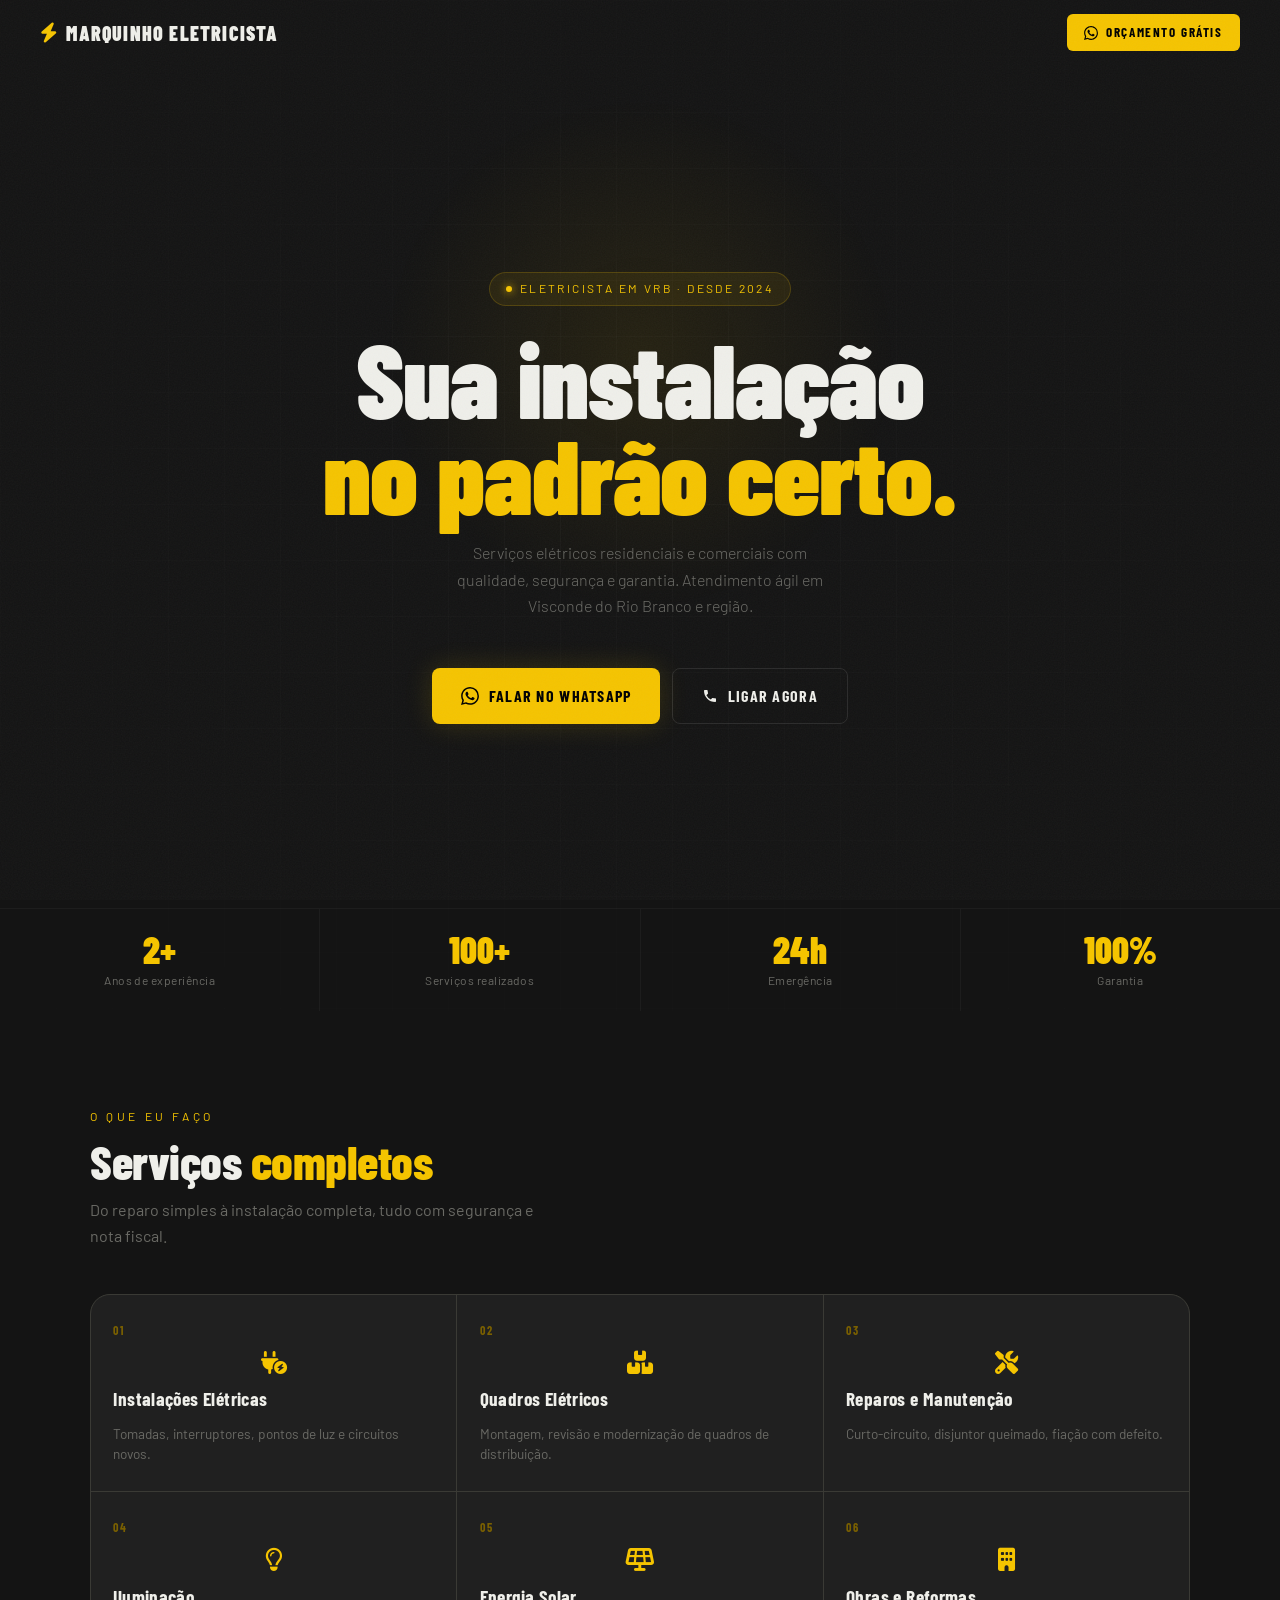
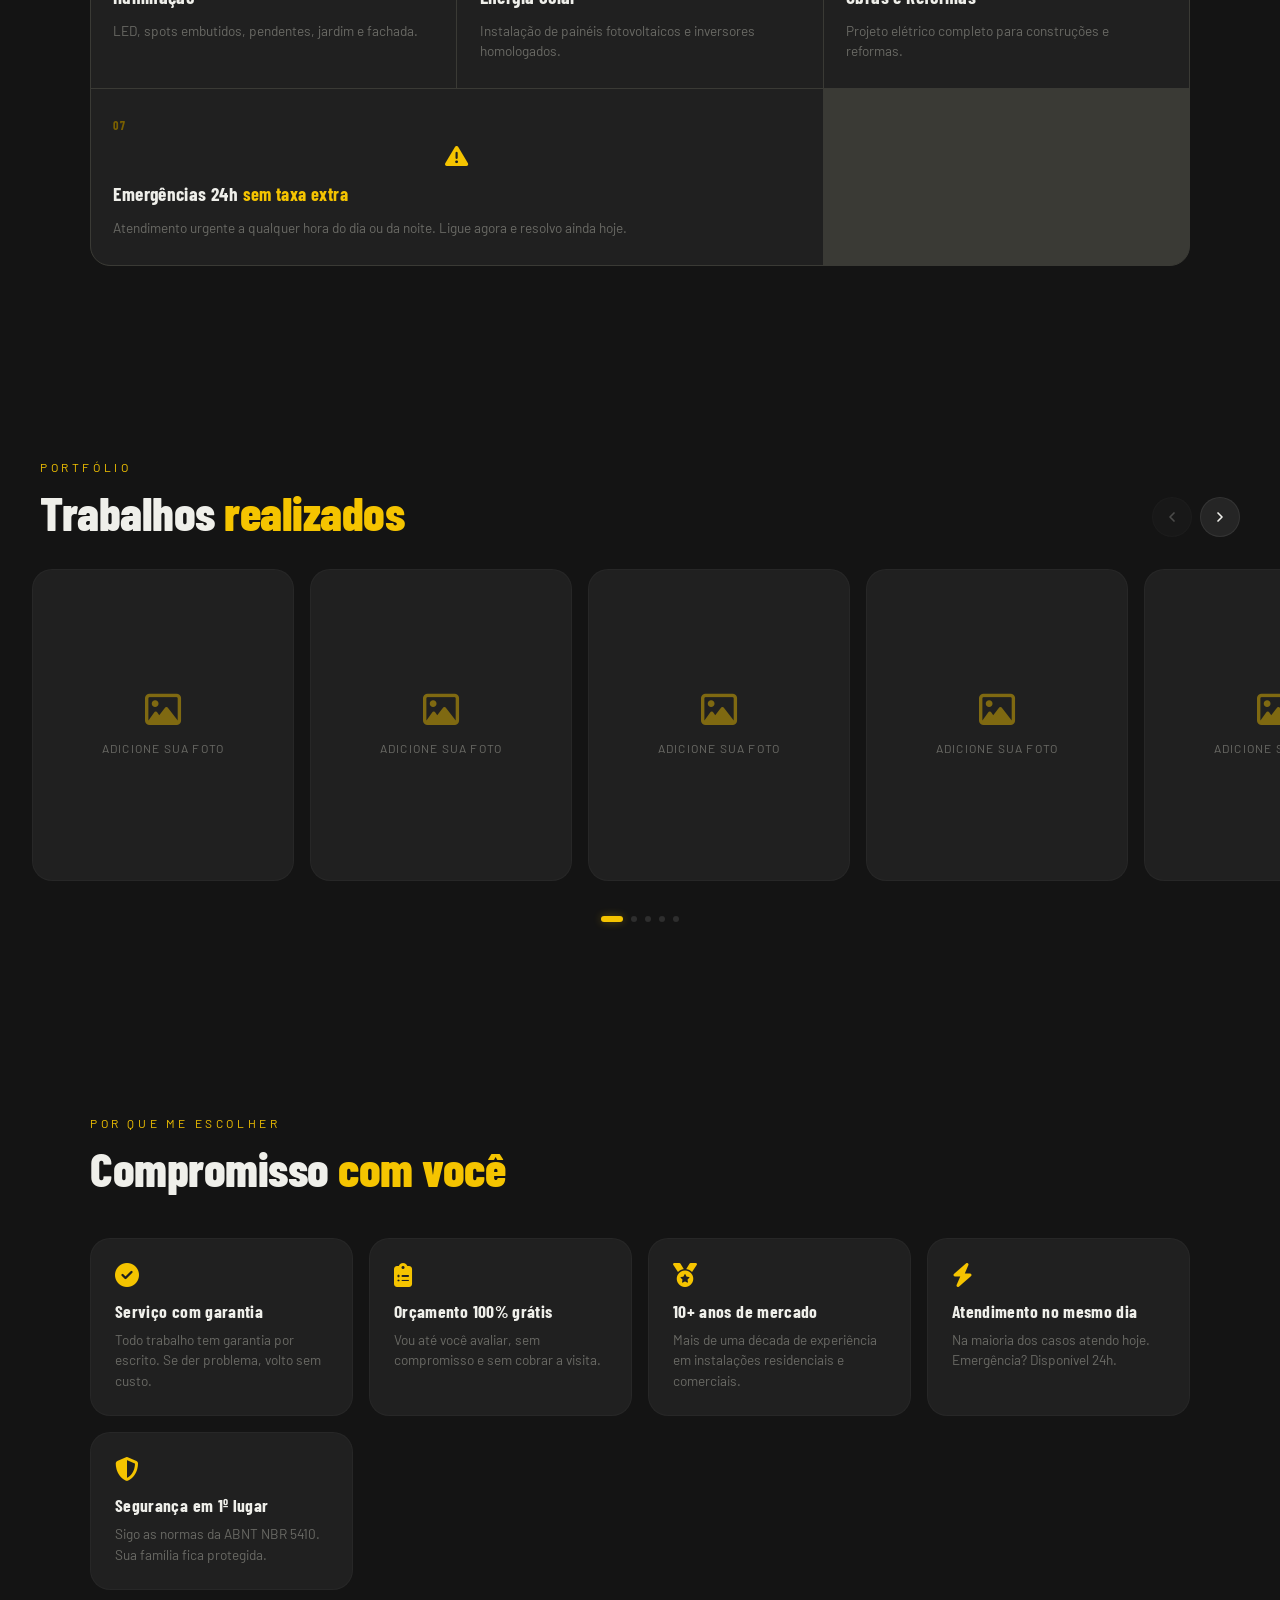
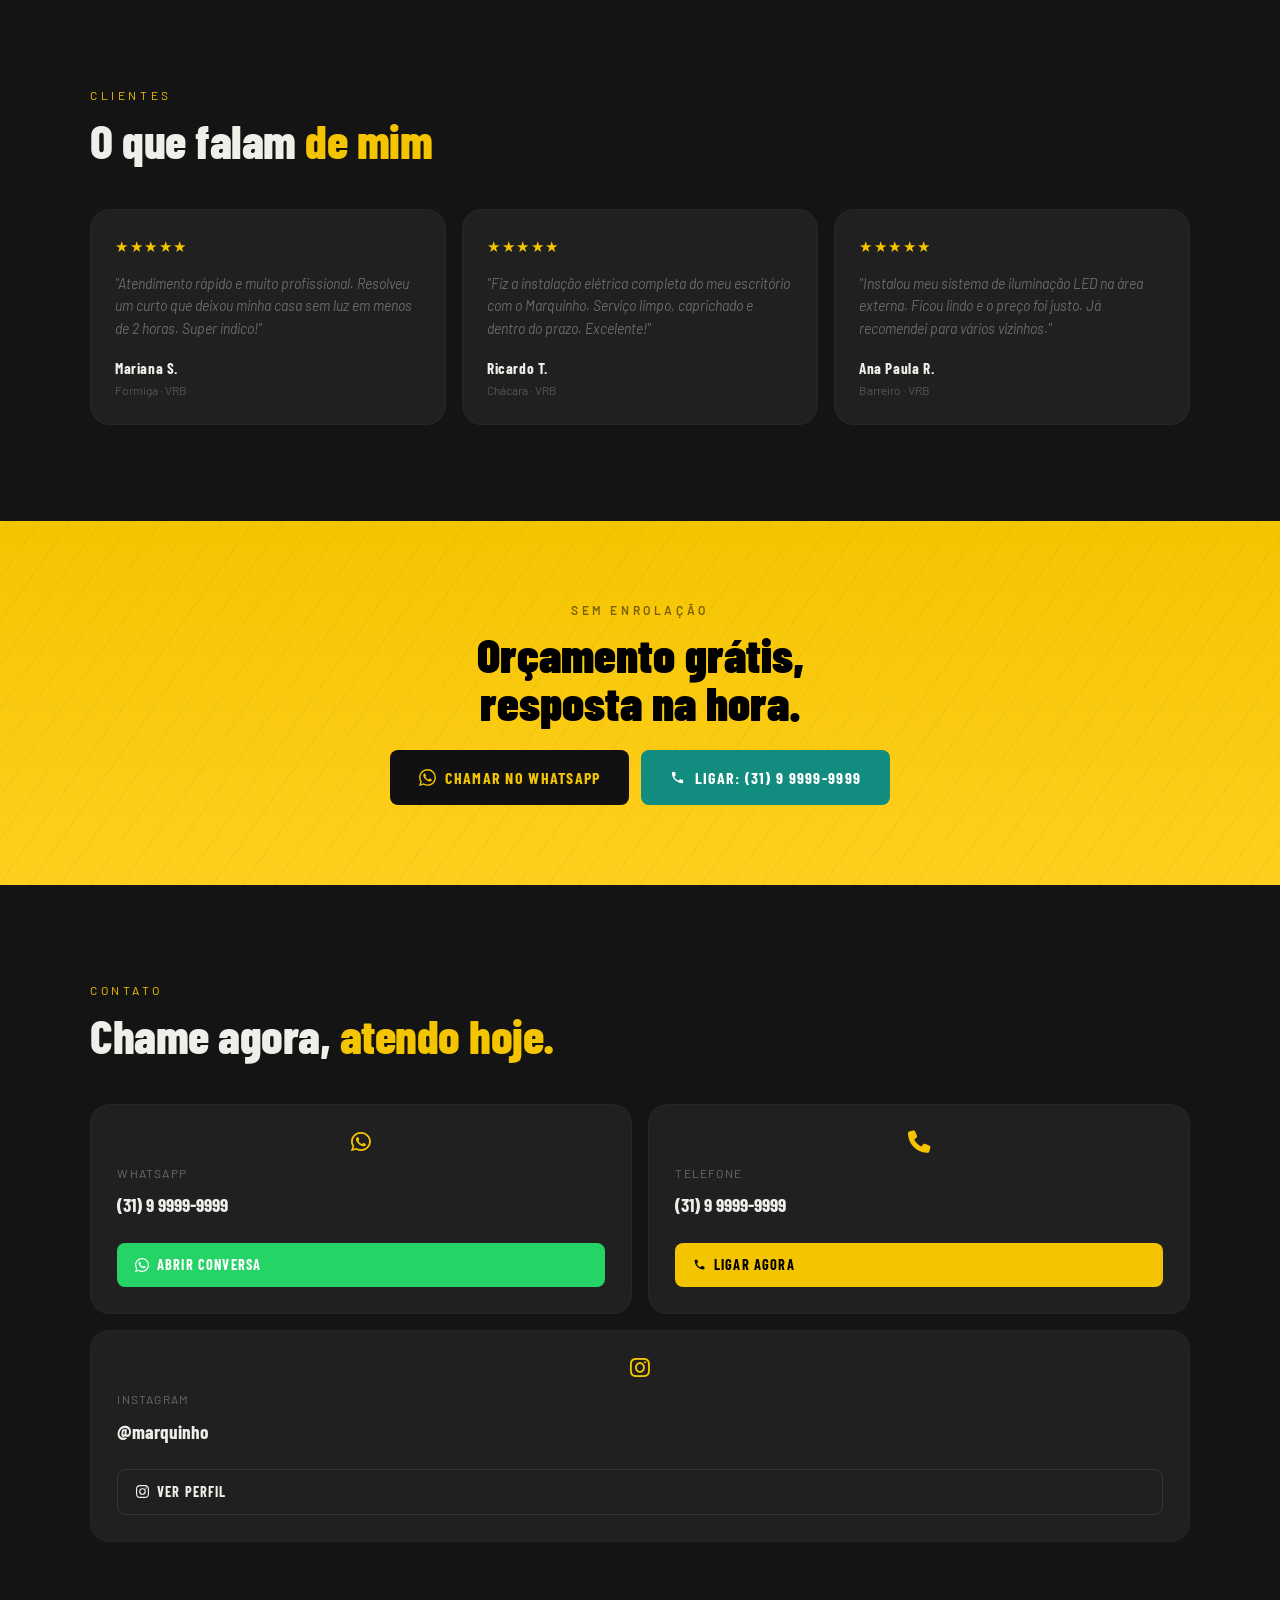
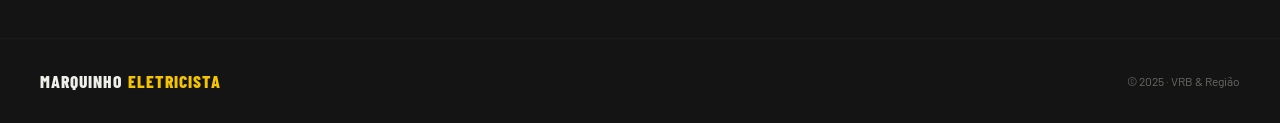
==== commit 456870fb: "update" ====
--- a/index.html
+++ b/index.html
@@ -2,21 +2,22 @@
 <html lang="pt-BR">
 <head>
   <meta charset="UTF-8" />
-  <meta name="viewport" content="width=device-width, initial-scale=1.0" />
+  <meta name="viewport" content="width=device-width, initial-scale=1.0, viewport-fit=cover" />
   <title>Marquinho Eletricista em VRB</title>
-  <meta name="description" content="Serviços elétricos residenciais e comerciais em Belo Horizonte. Orçamento grátis. Atendimento 24h." />
+  <meta name="description" content="Serviços elétricos residenciais e comerciais em Visconde do Rio Branco. Orçamento grátis. Atendimento 24h." />
   <link rel="preconnect" href="https://fonts.googleapis.com" />
   <link rel="preconnect" href="https://fonts.gstatic.com" crossorigin />
   <link href="https://fonts.googleapis.com/css2?family=Barlow+Condensed:wght@400;600;700;800;900&family=Barlow:wght@300;400;500&display=swap" rel="stylesheet" />
-  <link rel="stylesheet" href="../css/style.css" />
+  <link rel="stylesheet" href="https://cdnjs.cloudflare.com/ajax/libs/font-awesome/6.5.2/css/all.min.css" />
+  <link rel="stylesheet" href="css/style.css" />
 </head>
 <body>
   <canvas id="canvas-faixas"></canvas>
 
   <div class="site">
     <nav class="barra-navegacao" id="barra-navegacao">
-      <div class="logo-navegacao"><span class="icone-raio">⚡</span>MARQUINHO ELETRICISTA</div>
-      <a class="botao-navegacao" href="https://wa.me/5531999999999?text=Ol%C3%A1%20Carlos%2C%20vim%20pelo%20Instagram!" target="_blank">
+      <div class="logo-navegacao"><i class="fa-solid fa-bolt icone-raio"></i>MARQUINHO ELETRICISTA</div>
+      <a class="botao-navegacao" href="https://wa.me/5531999999999?text=Olá%20Marquinho%2C%20vim%20pelo%20site!" target="_blank">
         <svg width="14" height="14" viewBox="0 0 24 24" fill="currentColor"><path d="M17.472 14.382c-.297-.149-1.758-.867-2.03-.967-.273-.099-.471-.148-.67.15-.197.297-.767.966-.94 1.164-.173.199-.347.223-.644.075-.297-.15-1.255-.463-2.39-1.475-.883-.788-1.48-1.761-1.653-2.059-.173-.297-.018-.458.13-.606.134-.133.298-.347.446-.52.149-.174.198-.298.298-.497.099-.198.05-.371-.025-.52-.075-.149-.669-1.612-.916-2.207-.242-.579-.487-.5-.669-.51-.173-.008-.371-.01-.57-.01-.198 0-.52.074-.792.372-.272.297-1.04 1.016-1.04 2.479 0 1.462 1.065 2.875 1.213 3.074.149.198 2.096 3.2 5.077 4.487.709.306 1.262.489 1.694.625.712.227 1.36.195 1.871.118.571-.085 1.758-.719 2.006-1.413.248-.694.248-1.289.173-1.413-.074-.124-.272-.198-.57-.347m-5.421 7.403h-.004a9.87 9.87 0 01-5.031-1.378l-.361-.214-3.741.982.998-3.648-.235-.374a9.86 9.86 0 01-1.51-5.26c.001-5.45 4.436-9.884 9.888-9.884 2.64 0 5.122 1.03 6.988 2.898a9.825 9.825 0 012.893 6.994c-.003 5.45-4.437 9.884-9.885 9.884m8.413-18.297A11.815 11.815 0 0012.05 0C5.495 0 .16 5.335.157 11.892c0 2.096.547 4.142 1.588 5.945L.057 24l6.305-1.654a11.882 11.882 0 005.683 1.448h.005c6.554 0 11.89-5.335 11.893-11.893a11.821 11.821 0 00-3.48-8.413z" /></svg>
         Orçamento grátis
       </a>
@@ -30,7 +31,7 @@
         <h1 class="titulo-principal">Sua instalação<br /><em>no padrão certo.</em></h1>
         <p class="texto-principal">Serviços elétricos residenciais e comerciais com qualidade, segurança e garantia. Atendimento ágil em Visconde do Rio Branco e região.</p>
         <div class="acoes-principais">
-          <a class="botao-destaque" href="https://wa.me/5531999999999?text=Ol%C3%A1%20Carlos%2C%20quero%20um%20or%C3%A7amento!" target="_blank">
+          <a class="botao-destaque" href="https://wa.me/5531999999999?text=Olá%20Marquinho%2C%20quero%20um%20orçamento!" target="_blank">
             <svg width="18" height="18" viewBox="0 0 24 24" fill="currentColor"><path d="M17.472 14.382c-.297-.149-1.758-.867-2.03-.967-.273-.099-.471-.148-.67.15-.197.297-.767.966-.94 1.164-.173.199-.347.223-.644.075-.297-.15-1.255-.463-2.39-1.475-.883-.788-1.48-1.761-1.653-2.059-.173-.297-.018-.458.13-.606.134-.133.298-.347.446-.52.149-.174.198-.298.298-.497.099-.198.05-.371-.025-.52-.075-.149-.669-1.612-.916-2.207-.242-.579-.487-.5-.669-.51-.173-.008-.371-.01-.57-.01-.198 0-.52.074-.792.372-.272.297-1.04 1.016-1.04 2.479 0 1.462 1.065 2.875 1.213 3.074.149.198 2.096 3.2 5.077 4.487.709.306 1.262.489 1.694.625.712.227 1.36.195 1.871.118.571-.085 1.758-.719 2.006-1.413.248-.694.248-1.289.173-1.413-.074-.124-.272-.198-.57-.347m-5.421 7.403h-.004a9.87 9.87 0 01-5.031-1.378l-.361-.214-3.741.982.998-3.648-.235-.374a9.86 9.86 0 01-1.51-5.26c.001-5.45 4.436-9.884 9.888-9.884 2.64 0 5.122 1.03 6.988 2.898a9.825 9.825 0 012.893 6.994c-.003 5.45-4.437 9.884-9.885 9.884m8.413-18.297A11.815 11.815 0 0012.05 0C5.495 0 .16 5.335.157 11.892c0 2.096.547 4.142 1.588 5.945L.057 24l6.305-1.654a11.882 11.882 0 005.683 1.448h.005c6.554 0 11.89-5.335 11.893-11.893a11.821 11.821 0 00-3.48-8.413z" /></svg>
             Falar no WhatsApp
           </a>
@@ -40,9 +41,10 @@
           </a>
         </div>
       </div>
+
       <div class="estatisticas-principais">
-        <div class="bloco-estatistica"><div class="numero-estatistica" data-target="10" data-suf="+">10+</div><div class="rotulo-estatistica">Anos de experiência</div></div>
-        <div class="bloco-estatistica"><div class="numero-estatistica" data-target="500" data-suf="+">500+</div><div class="rotulo-estatistica">Serviços realizados</div></div>
+        <div class="bloco-estatistica"><div class="numero-estatistica" data-target="2" data-suf="+">2+</div><div class="rotulo-estatistica">Anos de experiência</div></div>
+        <div class="bloco-estatistica"><div class="numero-estatistica" data-target="100" data-suf="+">100+</div><div class="rotulo-estatistica">Serviços realizados</div></div>
         <div class="bloco-estatistica"><div class="numero-estatistica" data-target="24" data-suf="h">24h</div><div class="rotulo-estatistica">Emergência</div></div>
         <div class="bloco-estatistica"><div class="numero-estatistica" data-target="100" data-suf="%">100%</div><div class="rotulo-estatistica">Garantia</div></div>
       </div>
@@ -53,16 +55,16 @@
         <div class="aparecer">
           <p class="etiqueta-secao">O que eu faço</p>
           <h2 class="titulo-secao">Serviços <em>completos</em></h2>
-          <p class="texto-secao">Do reparo simples à instalação completa - tudo com segurança e nota fiscal.</p>
+          <p class="texto-secao">Do reparo simples à instalação completa, tudo com segurança e nota fiscal.</p>
         </div>
         <div class="grade-servicos aparecer">
-          <div class="cartao-servico"><span class="numero-servico">01</span><div class="icone-servico">🔌</div><div class="nome-servico">Instalações Elétricas</div><div class="descricao-servico">Tomadas, interruptores, pontos de luz e circuitos novos.</div></div>
-          <div class="cartao-servico"><span class="numero-servico">02</span><div class="icone-servico">🗄️</div><div class="nome-servico">Quadros Elétricos</div><div class="descricao-servico">Montagem, revisão e modernização de quadros de distribuição.</div></div>
-          <div class="cartao-servico"><span class="numero-servico">03</span><div class="icone-servico">🔧</div><div class="nome-servico">Reparos e Manutenção</div><div class="descricao-servico">Curto-circuito, disjuntor queimado, fiação com defeito.</div></div>
-          <div class="cartao-servico"><span class="numero-servico">04</span><div class="icone-servico">💡</div><div class="nome-servico">Iluminação</div><div class="descricao-servico">LED, spots embutidos, pendentes, jardim e fachada.</div></div>
-          <div class="cartao-servico"><span class="numero-servico">05</span><div class="icone-servico">☀️</div><div class="nome-servico">Energia Solar</div><div class="descricao-servico">Instalação de painéis fotovoltaicos e inversores homologados.</div></div>
-          <div class="cartao-servico"><span class="numero-servico">06</span><div class="icone-servico">🏗️</div><div class="nome-servico">Obras e Reformas</div><div class="descricao-servico">Projeto elétrico completo para construções e reformas.</div></div>
-          <div class="cartao-servico cartao-servico-amplo"><span class="numero-servico">07</span><div class="icone-servico">🚨</div><div class="nome-servico">Emergências 24h <span class="texto-destaque">sem taxa extra</span></div><div class="descricao-servico">Atendimento urgente a qualquer hora do dia ou da noite. Ligue agora e resolvo ainda hoje.</div></div>
+          <div class="cartao-servico"><span class="numero-servico">01</span><div class="icone-servico"><i class="fa-solid fa-plug-circle-bolt"></i></div><div class="nome-servico">Instalações Elétricas</div><div class="descricao-servico">Tomadas, interruptores, pontos de luz e circuitos novos.</div></div>
+          <div class="cartao-servico"><span class="numero-servico">02</span><div class="icone-servico"><i class="fa-solid fa-boxes-stacked"></i></div><div class="nome-servico">Quadros Elétricos</div><div class="descricao-servico">Montagem, revisão e modernização de quadros de distribuição.</div></div>
+          <div class="cartao-servico"><span class="numero-servico">03</span><div class="icone-servico"><i class="fa-solid fa-screwdriver-wrench"></i></div><div class="nome-servico">Reparos e Manutenção</div><div class="descricao-servico">Curto-circuito, disjuntor queimado, fiação com defeito.</div></div>
+          <div class="cartao-servico"><span class="numero-servico">04</span><div class="icone-servico"><i class="fa-regular fa-lightbulb"></i></div><div class="nome-servico">Iluminação</div><div class="descricao-servico">LED, spots embutidos, pendentes, jardim e fachada.</div></div>
+          <div class="cartao-servico"><span class="numero-servico">05</span><div class="icone-servico"><i class="fa-solid fa-solar-panel"></i></div><div class="nome-servico">Energia Solar</div><div class="descricao-servico">Instalação de painéis fotovoltaicos e inversores homologados.</div></div>
+          <div class="cartao-servico"><span class="numero-servico">06</span><div class="icone-servico"><i class="fa-solid fa-building"></i></div><div class="nome-servico">Obras e Reformas</div><div class="descricao-servico">Projeto elétrico completo para construções e reformas.</div></div>
+          <div class="cartao-servico cartao-servico-amplo"><span class="numero-servico">07</span><div class="icone-servico"><i class="fa-solid fa-triangle-exclamation"></i></div><div class="nome-servico">Emergências 24h <span class="texto-destaque">sem taxa extra</span></div><div class="descricao-servico">Atendimento urgente a qualquer hora do dia ou da noite. Ligue agora e resolvo ainda hoje.</div></div>
         </div>
       </div>
     </section>
@@ -80,11 +82,11 @@
       </div>
       <div class="area-carrossel" id="area-carrossel">
         <div class="trilha-carrossel" id="trilha-carrossel">
-          <div class="slide-carrossel"><div class="placeholder-carrossel"><svg width="38" height="38" viewBox="0 0 24 24" fill="none" stroke="#F5C400" stroke-width="1.2"><rect x="3" y="3" width="18" height="18" rx="2" /><circle cx="8.5" cy="8.5" r="1.5" /><polyline points="21 15 16 10 5 21" /></svg><span>Adicione sua foto</span></div><div class="legenda-carrossel">Instalação residencial</div></div>
-          <div class="slide-carrossel"><div class="placeholder-carrossel"><svg width="38" height="38" viewBox="0 0 24 24" fill="none" stroke="#F5C400" stroke-width="1.2"><rect x="3" y="3" width="18" height="18" rx="2" /><circle cx="8.5" cy="8.5" r="1.5" /><polyline points="21 15 16 10 5 21" /></svg><span>Adicione sua foto</span></div><div class="legenda-carrossel">Quadro elétrico</div></div>
-          <div class="slide-carrossel"><div class="placeholder-carrossel"><svg width="38" height="38" viewBox="0 0 24 24" fill="none" stroke="#F5C400" stroke-width="1.2"><rect x="3" y="3" width="18" height="18" rx="2" /><circle cx="8.5" cy="8.5" r="1.5" /><polyline points="21 15 16 10 5 21" /></svg><span>Adicione sua foto</span></div><div class="legenda-carrossel">Iluminação LED</div></div>
-          <div class="slide-carrossel"><div class="placeholder-carrossel"><svg width="38" height="38" viewBox="0 0 24 24" fill="none" stroke="#F5C400" stroke-width="1.2"><rect x="3" y="3" width="18" height="18" rx="2" /><circle cx="8.5" cy="8.5" r="1.5" /><polyline points="21 15 16 10 5 21" /></svg><span>Adicione sua foto</span></div><div class="legenda-carrossel">Energia solar</div></div>
-          <div class="slide-carrossel"><div class="placeholder-carrossel"><svg width="38" height="38" viewBox="0 0 24 24" fill="none" stroke="#F5C400" stroke-width="1.2"><rect x="3" y="3" width="18" height="18" rx="2" /><circle cx="8.5" cy="8.5" r="1.5" /><polyline points="21 15 16 10 5 21" /></svg><span>Adicione sua foto</span></div><div class="legenda-carrossel">Obra comercial</div></div>
+          <div class="slide-carrossel"><div class="placeholder-carrossel"><i class="fa-regular fa-image icone-placeholder"></i><span>Adicione sua foto</span></div><div class="legenda-carrossel">Instalação residencial</div></div>
+          <div class="slide-carrossel"><div class="placeholder-carrossel"><i class="fa-regular fa-image icone-placeholder"></i><span>Adicione sua foto</span></div><div class="legenda-carrossel">Quadro elétrico</div></div>
+          <div class="slide-carrossel"><div class="placeholder-carrossel"><i class="fa-regular fa-image icone-placeholder"></i><span>Adicione sua foto</span></div><div class="legenda-carrossel">Iluminação LED</div></div>
+          <div class="slide-carrossel"><div class="placeholder-carrossel"><i class="fa-regular fa-image icone-placeholder"></i><span>Adicione sua foto</span></div><div class="legenda-carrossel">Energia solar</div></div>
+          <div class="slide-carrossel"><div class="placeholder-carrossel"><i class="fa-regular fa-image icone-placeholder"></i><span>Adicione sua foto</span></div><div class="legenda-carrossel">Obra comercial</div></div>
         </div>
       </div>
       <div class="paginacao-carrossel" id="paginacao-carrossel"></div>
@@ -97,13 +99,12 @@
           <h2 class="titulo-secao">Compromisso <em>com você</em></h2>
         </div>
         <div class="grade-motivos">
-          <div class="cartao-motivo aparecer"><div class="icone-motivo">✅</div><div class="titulo-motivo">Serviço com garantia</div><div class="descricao-motivo">Todo trabalho tem garantia por escrito. Se der problema, volto sem custo.</div></div>
-          <div class="cartao-motivo aparecer"><div class="icone-motivo">📋</div><div class="titulo-motivo">Orçamento 100% grátis</div><div class="descricao-motivo">Vou até você avaliar, sem compromisso e sem cobrar a visita.</div></div>
-          <div class="cartao-motivo aparecer"><div class="icone-motivo">🏅</div><div class="titulo-motivo">10+ anos de mercado</div><div class="descricao-motivo">Mais de uma década de experiência em instalações residenciais e comerciais.</div></div>
-          <div class="cartao-motivo aparecer"><div class="icone-motivo">⚡</div><div class="titulo-motivo">Atendimento no mesmo dia</div><div class="descricao-motivo">Na maioria dos casos atendo hoje. Emergência? Disponível 24h.</div></div>
-          <div class="cartao-motivo aparecer"><div class="icone-motivo">🔒</div><div class="titulo-motivo">Segurança em 1º lugar</div><div class="descricao-motivo">Sigo as normas da ABNT NBR 5410. Sua família fica protegida.</div></div>
-          <div class="cartao-motivo aparecer"><div class="icone-motivo">📄</div><div class="titulo-motivo">Nota fiscal e ART</div><div class="descricao-motivo">Emito nota fiscal e ART quando necessário. Tudo no papel.</div></div>
-        </div>
+          <div class="cartao-motivo aparecer"><div class="icone-motivo"><i class="fa-solid fa-circle-check"></i></div><div class="titulo-motivo">Serviço com garantia</div><div class="descricao-motivo">Todo trabalho tem garantia por escrito. Se der problema, volto sem custo.</div></div>
+          <div class="cartao-motivo aparecer"><div class="icone-motivo"><i class="fa-solid fa-clipboard-list"></i></div><div class="titulo-motivo">Orçamento 100% grátis</div><div class="descricao-motivo">Vou até você avaliar, sem compromisso e sem cobrar a visita.</div></div>
+          <div class="cartao-motivo aparecer"><div class="icone-motivo"><i class="fa-solid fa-medal"></i></div><div class="titulo-motivo">10+ anos de mercado</div><div class="descricao-motivo">Mais de uma década de experiência em instalações residenciais e comerciais.</div></div>
+          <div class="cartao-motivo aparecer"><div class="icone-motivo"><i class="fa-solid fa-bolt"></i></div><div class="titulo-motivo">Atendimento no mesmo dia</div><div class="descricao-motivo">Na maioria dos casos atendo hoje. Emergência? Disponível 24h.</div></div>
+          <div class="cartao-motivo aparecer"><div class="icone-motivo"><i class="fa-solid fa-shield-halved"></i></div><div class="titulo-motivo">Segurança em 1º lugar</div><div class="descricao-motivo">Sigo as normas da ABNT NBR 5410. Sua família fica protegida.</div></div>
+          </div>
       </div>
     </section>
 
@@ -114,9 +115,9 @@
           <h2 class="titulo-secao">O que falam <em>de mim</em></h2>
         </div>
         <div class="grade-avaliacoes">
-          <div class="cartao-avaliacao aparecer"><div class="estrelas-avaliacao">★★★★★</div><p class="texto-avaliacao">"Atendimento rápido e muito profissional. Resolveu um curto que deixou minha casa sem luz em menos de 2 horas. Super indico!"</p><div class="autor-avaliacao">Mariana S.</div><div class="cidade-avaliacao">Pampulha · BH</div></div>
-          <div class="cartao-avaliacao aparecer"><div class="estrelas-avaliacao">★★★★★</div><p class="texto-avaliacao">"Fiz a instalação elétrica completa do meu escritório com o Carlos. Serviço limpo, caprichado e dentro do prazo. Excelente!"</p><div class="autor-avaliacao">Ricardo T.</div><div class="cidade-avaliacao">Savassi · BH</div></div>
-          <div class="cartao-avaliacao aparecer"><div class="estrelas-avaliacao">★★★★★</div><p class="texto-avaliacao">"Instalou meu sistema de iluminação LED na área externa. Ficou lindo e o preço foi justo. Já recomendei para vários vizinhos."</p><div class="autor-avaliacao">Ana Paula R.</div><div class="cidade-avaliacao">Contagem</div></div>
+          <div class="cartao-avaliacao aparecer"><div class="estrelas-avaliacao">★★★★★</div><p class="texto-avaliacao">"Atendimento rápido e muito profissional. Resolveu um curto que deixou minha casa sem luz em menos de 2 horas. Super indico!"</p><div class="autor-avaliacao">Mariana S.</div><div class="cidade-avaliacao">Formiga · VRB</div></div>
+          <div class="cartao-avaliacao aparecer"><div class="estrelas-avaliacao">★★★★★</div><p class="texto-avaliacao">"Fiz a instalação elétrica completa do meu escritório com o Marquinho. Serviço limpo, caprichado e dentro do prazo. Excelente!"</p><div class="autor-avaliacao">Ricardo T.</div><div class="cidade-avaliacao">Chácara · VRB</div></div>
+          <div class="cartao-avaliacao aparecer"><div class="estrelas-avaliacao">★★★★★</div><p class="texto-avaliacao">"Instalou meu sistema de iluminação LED na área externa. Ficou lindo e o preço foi justo. Já recomendei para vários vizinhos."</p><div class="autor-avaliacao">Ana Paula R.</div><div class="cidade-avaliacao">Barreiro · VRB</div></div>
         </div>
       </div>
     </section>
@@ -126,7 +127,7 @@
         <p class="texto-menor-faixa">Sem enrolação</p>
         <h2 class="titulo-faixa">Orçamento grátis,<br />resposta na hora.</h2>
         <div class="acoes-faixa-cta">
-          <a class="botao-escuro" href="https://wa.me/5531999999999?text=Ol%C3%A1%20Carlos%2C%20quero%20um%20or%C3%A7amento!" target="_blank">
+          <a class="botao-escuro" href="https://wa.me/5531999999999?text=Olá%20Marquinho%2C%20quero%20um%20orçamento!" target="_blank">
             <svg width="17" height="17" viewBox="0 0 24 24" fill="currentColor"><path d="M17.472 14.382c-.297-.149-1.758-.867-2.03-.967-.273-.099-.471-.148-.67.15-.197.297-.767.966-.94 1.164-.173.199-.347.223-.644.075-.297-.15-1.255-.463-2.39-1.475-.883-.788-1.48-1.761-1.653-2.059-.173-.297-.018-.458.13-.606.134-.133.298-.347.446-.52.149-.174.198-.298.298-.497.099-.198.05-.371-.025-.52-.075-.149-.669-1.612-.916-2.207-.242-.579-.487-.5-.669-.51-.173-.008-.371-.01-.57-.01-.198 0-.52.074-.792.372-.272.297-1.04 1.016-1.04 2.479 0 1.462 1.065 2.875 1.213 3.074.149.198 2.096 3.2 5.077 4.487.709.306 1.262.489 1.694.625.712.227 1.36.195 1.871.118.571-.085 1.758-.719 2.006-1.413.248-.694.248-1.289.173-1.413-.074-.124-.272-.198-.57-.347m-5.421 7.403h-.004a9.87 9.87 0 01-5.031-1.378l-.361-.214-3.741.982.998-3.648-.235-.374a9.86 9.86 0 01-1.51-5.26c.001-5.45 4.436-9.884 9.888-9.884 2.64 0 5.122 1.03 6.988 2.898a9.825 9.825 0 012.893 6.994c-.003 5.45-4.437 9.884-9.885 9.884m8.413-18.297A11.815 11.815 0 0012.05 0C5.495 0 .16 5.335.157 11.892c0 2.096.547 4.142 1.588 5.945L.057 24l6.305-1.654a11.882 11.882 0 005.683 1.448h.005c6.554 0 11.89-5.335 11.893-11.893a11.821 11.821 0 00-3.48-8.413z" /></svg>
             Chamar no WhatsApp
           </a>
@@ -145,20 +146,20 @@
           <h2 class="titulo-secao">Chame agora, <em>atendo hoje.</em></h2>
         </div>
         <div class="grade-contato">
-          <a class="cartao-contato aparecer" href="#inserir zap aq" target="_blank">
-            <div class="icone-contato">💬</div>
+          <a class="cartao-contato aparecer" href="#inserir-zap-aqui" target="_blank">
+            <div class="icone-contato"><i class="fa-brands fa-whatsapp"></i></div>
             <div class="rotulo-contato">WhatsApp</div>
             <div class="valor-contato">(31) 9 9999-9999</div>
             <span class="botao-contato botao-contato-verde"><svg width="14" height="14" viewBox="0 0 24 24" fill="currentColor"><path d="M17.472 14.382c-.297-.149-1.758-.867-2.03-.967-.273-.099-.471-.148-.67.15-.197.297-.767.966-.94 1.164-.173.199-.347.223-.644.075-.297-.15-1.255-.463-2.39-1.475-.883-.788-1.48-1.761-1.653-2.059-.173-.297-.018-.458.13-.606.134-.133.298-.347.446-.52.149-.174.198-.298.298-.497.099-.198.05-.371-.025-.52-.075-.149-.669-1.612-.916-2.207-.242-.579-.487-.5-.669-.51-.173-.008-.371-.01-.57-.01-.198 0-.52.074-.792.372-.272.297-1.04 1.016-1.04 2.479 0 1.462 1.065 2.875 1.213 3.074.149.198 2.096 3.2 5.077 4.487.709.306 1.262.489 1.694.625.712.227 1.36.195 1.871.118.571-.085 1.758-.719 2.006-1.413.248-.694.248-1.289.173-1.413-.074-.124-.272-.198-.57-.347m-5.421 7.403h-.004a9.87 9.87 0 01-5.031-1.378l-.361-.214-3.741.982.998-3.648-.235-.374a9.86 9.86 0 01-1.51-5.26c.001-5.45 4.436-9.884 9.888-9.884 2.64 0 5.122 1.03 6.988 2.898a9.825 9.825 0 012.893 6.994c-.003 5.45-4.437 9.884-9.885 9.884m8.413-18.297A11.815 11.815 0 0012.05 0C5.495 0 .16 5.335.157 11.892c0 2.096.547 4.142 1.588 5.945L.057 24l6.305-1.654a11.882 11.882 0 005.683 1.448h.005c6.554 0 11.89-5.335 11.893-11.893a11.821 11.821 0 00-3.48-8.413z" /></svg>Abrir conversa</span>
           </a>
-          <a class="cartao-contato aparecer" href="insirir">
-            <div class="icone-contato">📞</div>
+          <a class="cartao-contato aparecer" href="tel:+5531999999999">
+            <div class="icone-contato"><i class="fa-solid fa-phone"></i></div>
             <div class="rotulo-contato">Telefone</div>
             <div class="valor-contato">(31) 9 9999-9999</div>
             <span class="botao-contato botao-contato-amarelo"><svg width="13" height="13" viewBox="0 0 24 24" fill="currentColor"><path d="M6.62 10.79a15.053 15.053 0 006.59 6.59l2.2-2.2c.27-.27.67-.36 1.02-.24 1.12.37 2.33.57 3.57.57.55 0 1 .45 1 1V20c0 .55-.45 1-1 1-9.39 0-17-7.61-17-17 0-.55.45-1 1-1h3.5c.55 0 1 .45 1 1 0 1.25.2 2.45.57 3.57.11.35.03.74-.25 1.02l-2.2 2.2z" /></svg>Ligar agora</span>
           </a>
-          <a class="cartao-contato cartao-contato-largo aparecer" href="#inserir insta aq" target="_blank">
-            <div class="icone-contato">📷</div>
+          <a class="cartao-contato cartao-contato-largo aparecer" href="#inserir-instagram-aqui" target="_blank">
+            <div class="icone-contato"><i class="fa-brands fa-instagram"></i></div>
             <div class="rotulo-contato">Instagram</div>
             <div class="valor-contato">@marquinho</div>
             <span class="botao-contato botao-contato-transparente"><svg width="13" height="13" viewBox="0 0 24 24" fill="currentColor"><path d="M12 2.163c3.204 0 3.584.012 4.85.07 3.252.148 4.771 1.691 4.919 4.919.058 1.265.069 1.645.069 4.849 0 3.205-.012 3.584-.069 4.849-.149 3.225-1.664 4.771-4.919 4.919-1.266.058-1.644.07-4.85.07-3.204 0-3.584-.012-4.849-.07-3.26-.149-4.771-1.699-4.919-4.92-.058-1.265-.07-1.644-.07-4.849 0-3.204.013-3.583.07-4.849.149-3.227 1.664-4.771 4.919-4.919 1.266-.057 1.645-.069 4.849-.069zM12 0C8.741 0 8.333.014 7.053.072 2.695.272.273 2.69.073 7.052.014 8.333 0 8.741 0 12c0 3.259.014 3.668.072 4.948.2 4.358 2.618 6.78 6.98 6.98C8.333 23.986 8.741 24 12 24c3.259 0 3.668-.014 4.948-.072 4.354-.2 6.782-2.618 6.979-6.98.059-1.28.073-1.689.073-4.948 0-3.259-.014-3.667-.072-4.947-.196-4.354-2.617-6.78-6.979-6.98C15.668.014 15.259 0 12 0zm0 5.838a6.162 6.162 0 100 12.324 6.162 6.162 0 000-12.324zM12 16a4 4 0 110-8 4 4 0 010 8zm6.406-11.845a1.44 1.44 0 100 2.881 1.44 1.44 0 000-2.881z" /></svg>Ver perfil</span>
@@ -168,11 +169,11 @@
     </section>
 
     <footer class="rodape">
-      <div class="marca-rodape">MARQUINHO<span>ELETRICISTA</span></div>
+      <div class="marca-rodape">MARQUINHO <span>ELETRICISTA</span></div>
       <div class="texto-rodape">© 2025 · VRB & Região</div>
     </footer>
   </div>
 
-  <script src="../javascript/script.js"></script>
+  <script src="javascript/script.js"></script>
 </body>
 </html>
--- a/css/style.css
+++ b/css/style.css
@@ -4,7 +4,7 @@
 
 body {
   margin: 0;
-  background: #080808;
+  background: #141414;
   color: #efefea;
   font-family: "Barlow", sans-serif;
   font-size: clamp(0.875rem, 2vw, 1rem);
@@ -107,6 +107,16 @@
 
 .icone-raio {
   color: #f5c400;
+}
+
+.icone-raio,
+.icone-servico,
+.icone-motivo,
+.icone-contato,
+.icone-placeholder {
+  display: inline-flex;
+  align-items: center;
+  justify-content: center;
 }
 
 .botao-navegacao {
@@ -373,7 +383,7 @@
   flex-direction: column;
   gap: 0.55rem;
   padding: 1.65rem 1.4rem;
-  background: #161616;
+  background: #202020;
   overflow: hidden;
   transition: background 0.25s;
 }
@@ -392,7 +402,7 @@
 }
 
 .cartao-servico:hover {
-  background: #1e1e1e;
+  background: #2a2a2a;
 }
 
 .cartao-servico:hover::before {
@@ -409,7 +419,8 @@
 
 .icone-servico {
   margin: 0.1rem 0;
-  font-size: 1.5rem;
+  color: #f5c400;
+  font-size: 1.45rem;
   line-height: 1;
 }
 
@@ -454,13 +465,13 @@
   height: 40px;
   border: 1px solid rgba(255, 255, 255, 0.07);
   border-radius: 50%;
-  background: #1e1e1e;
+  background: #252525;
   color: #efefea;
   transition: background 0.2s, border-color 0.2s, opacity 0.2s;
 }
 
 .botao-carrossel:hover {
-  background: #161616;
+  background: #2e2e2e;
   border-color: #f5c400;
 }
 
@@ -474,6 +485,7 @@
   cursor: grab;
   user-select: none;
   -webkit-user-select: none;
+  touch-action: pan-y;
 }
 
 .area-carrossel:active {
@@ -490,11 +502,11 @@
 
 .slide-carrossel {
   position: relative;
-  flex: 0 0 clamp(220px, 34vw, 290px);
-  height: clamp(250px, 40vw, 350px);
+  flex: 0 0 clamp(220px, 28vw, 280px);
+  height: clamp(240px, 32vw, 320px);
   border: 1px solid rgba(255, 255, 255, 0.03);
   border-radius: 1.25rem;
-  background: #1e1e1e;
+  background: #202020;
   overflow: hidden;
   transition: transform 0.3s;
 }
@@ -515,6 +527,11 @@
 
 .placeholder-carrossel svg {
   opacity: 0.22;
+}
+
+.icone-placeholder {
+  color: rgba(245, 196, 0, 0.45);
+  font-size: 2.25rem;
 }
 
 .placeholder-carrossel span {
@@ -593,7 +610,7 @@
 .cartao-contato {
   border: 1px solid rgba(255, 255, 255, 0.03);
   border-radius: 1.25rem;
-  background: #161616;
+  background: #202020;
 }
 
 .cartao-motivo {
@@ -608,7 +625,8 @@
 
 .icone-motivo {
   margin-bottom: 0.65rem;
-  font-size: 1.7rem;
+  color: #f5c400;
+  font-size: 1.5rem;
 }
 
 .titulo-motivo {
@@ -663,8 +681,12 @@
 
 .faixa-cta {
   position: relative;
+  box-sizing: border-box;
+  width: 100%;
+  max-width: 100%;
+  margin: 0;
   padding: clamp(3rem, 8vw, 5rem) clamp(1.25rem, 5vw, 2.5rem);
-  background: #f5c400;
+  background: linear-gradient(180deg, #f5c400 0%, #ffcf1f 100%);
   overflow: hidden;
   text-align: center;
 }
@@ -678,6 +700,8 @@
 
 .conteudo-faixa-cta {
   position: relative;
+  width: 100%;
+  max-width: 100%;
 }
 
 .texto-menor-faixa {
@@ -706,13 +730,13 @@
 }
 
 .botao-escuro {
-  background: #000;
+  background: #111111;
   color: #f5c400;
   transition: background 0.2s;
 }
 
 .botao-escuro:hover {
-  background: #111;
+  background: #1c1c1c;
 }
 
 .botao-whatsapp-faixa {
@@ -770,6 +794,7 @@
 
 .icone-contato {
   margin-bottom: 0.2rem;
+  color: #f5c400;
   font-size: 1.4rem;
 }
 
@@ -937,6 +962,29 @@
   }
 }
 
+@media (min-width: 1280px) {
+  .cabecalho-carrossel {
+    max-width: 1280px;
+    margin-left: auto;
+    margin-right: auto;
+  }
+
+  .area-carrossel {
+    max-width: 1560px;
+    margin: 0 auto;
+  }
+
+  .trilha-carrossel {
+    padding-left: 2rem;
+    padding-right: 2rem;
+  }
+
+  .slide-carrossel {
+    flex-basis: 260px;
+    height: 310px;
+  }
+}
+
 @media (max-width: 820px) {
   .barra-navegacao {
     gap: 0.75rem;
@@ -1108,6 +1156,18 @@
     height: clamp(230px, 78vw, 320px);
   }
 
+  .icone-placeholder {
+    font-size: 2rem;
+  }
+
+  .faixa-cta {
+    padding: 2.5rem 1rem;
+  }
+
+  .titulo-faixa {
+    font-size: clamp(2rem, 11vw, 2.8rem);
+  }
+
   .paginacao-carrossel {
     padding-left: 1rem;
     padding-right: 1rem;
@@ -1139,12 +1199,15 @@
   .acoes-faixa-cta {
     flex-direction: column;
     align-items: stretch;
+    width: 100%;
   }
 
   .botao-escuro,
   .botao-whatsapp-faixa {
     justify-content: center;
     width: 100%;
+    max-width: 100%;
+    box-sizing: border-box;
     padding: 0.95rem 1.25rem;
   }
 
@@ -1164,12 +1227,14 @@
 
 @media (max-width: 380px) {
   .logo-navegacao {
-    font-size: 0.82rem;
+    max-width: calc(100% - 118px);
+    font-size: 0.78rem;
   }
 
   .botao-navegacao {
-    padding: 0.5rem 0.65rem;
-    font-size: 0.62rem;
+    padding: 0.45rem 0.55rem;
+    font-size: 0.58rem;
+    letter-spacing: 0.05em;
   }
 
   .titulo-principal {
@@ -1182,6 +1247,16 @@
 
   .titulo-secao {
     font-size: clamp(1.7rem, 10vw, 2.2rem);
+  }
+
+  .faixa-cta {
+    padding-left: 0.85rem;
+    padding-right: 0.85rem;
+  }
+
+  .titulo-faixa {
+    font-size: 1.85rem;
+    line-height: 1.05;
   }
 
   .cartao-servico,
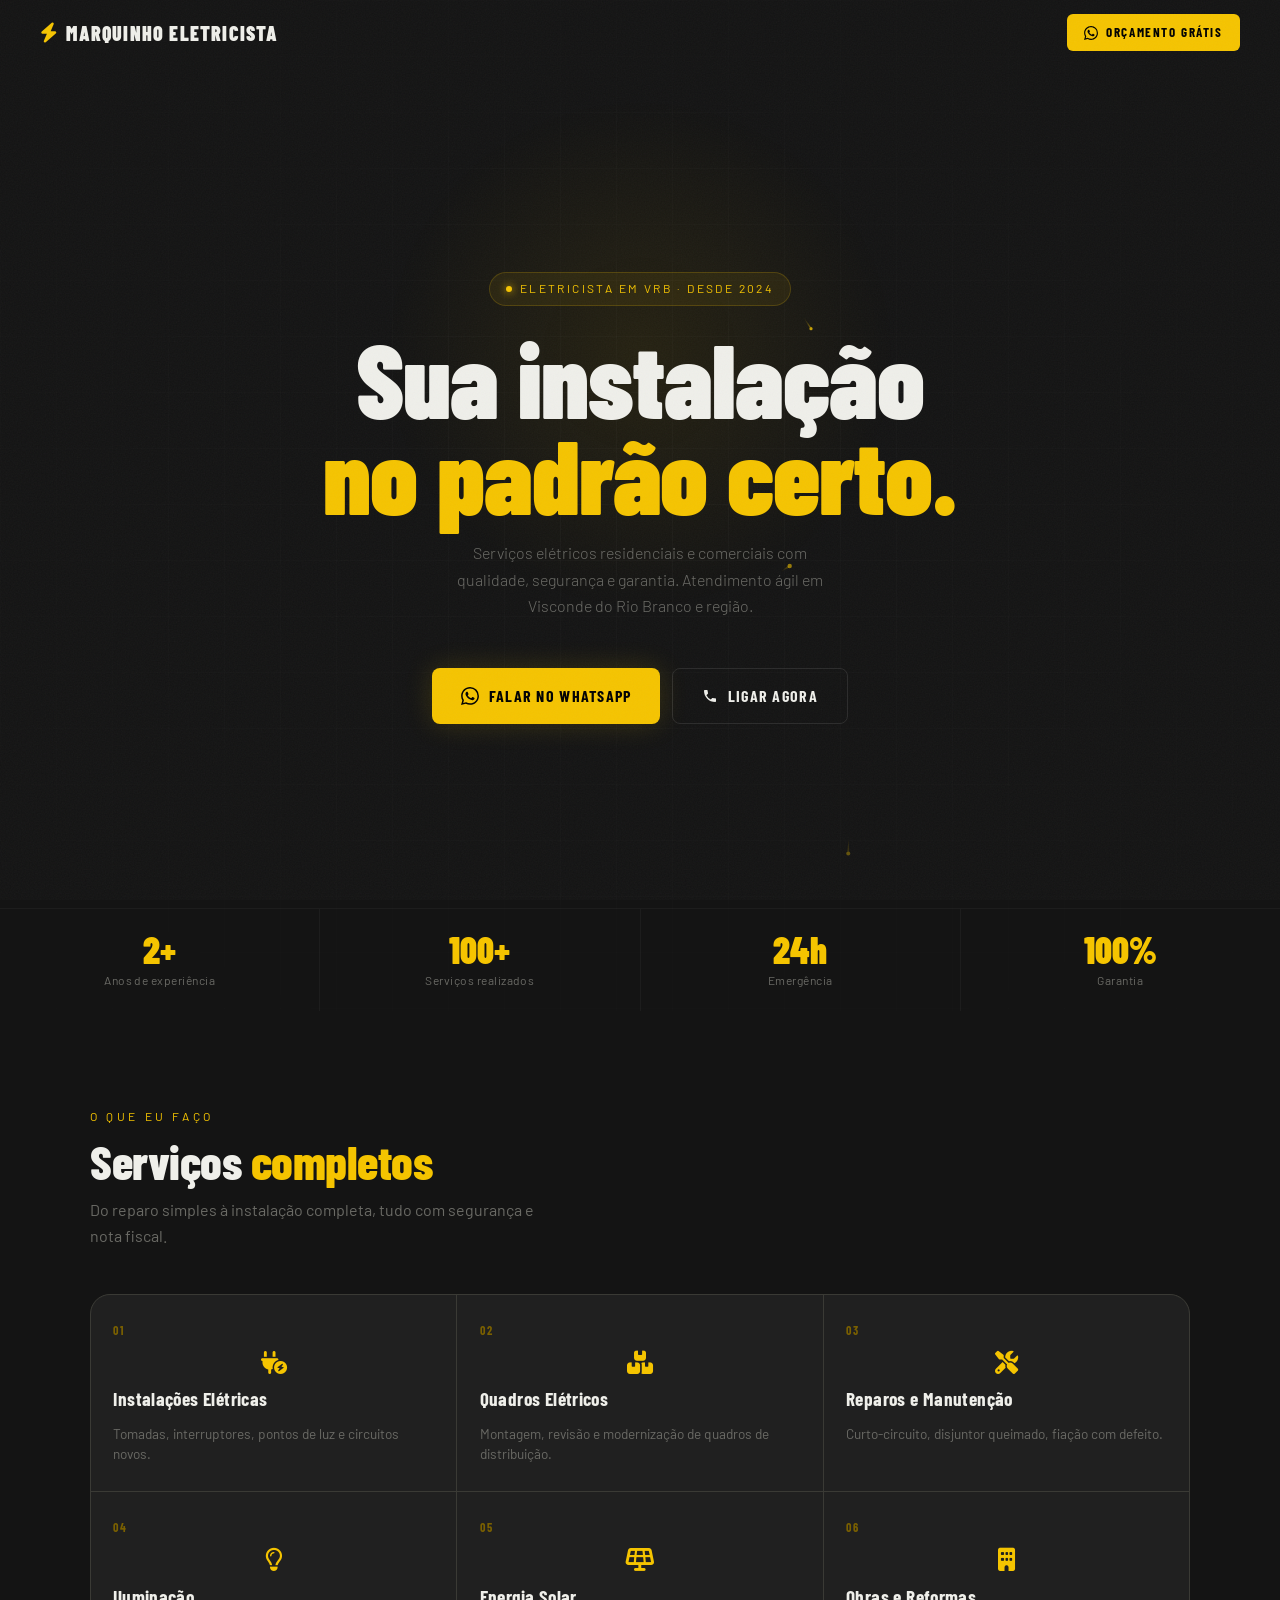
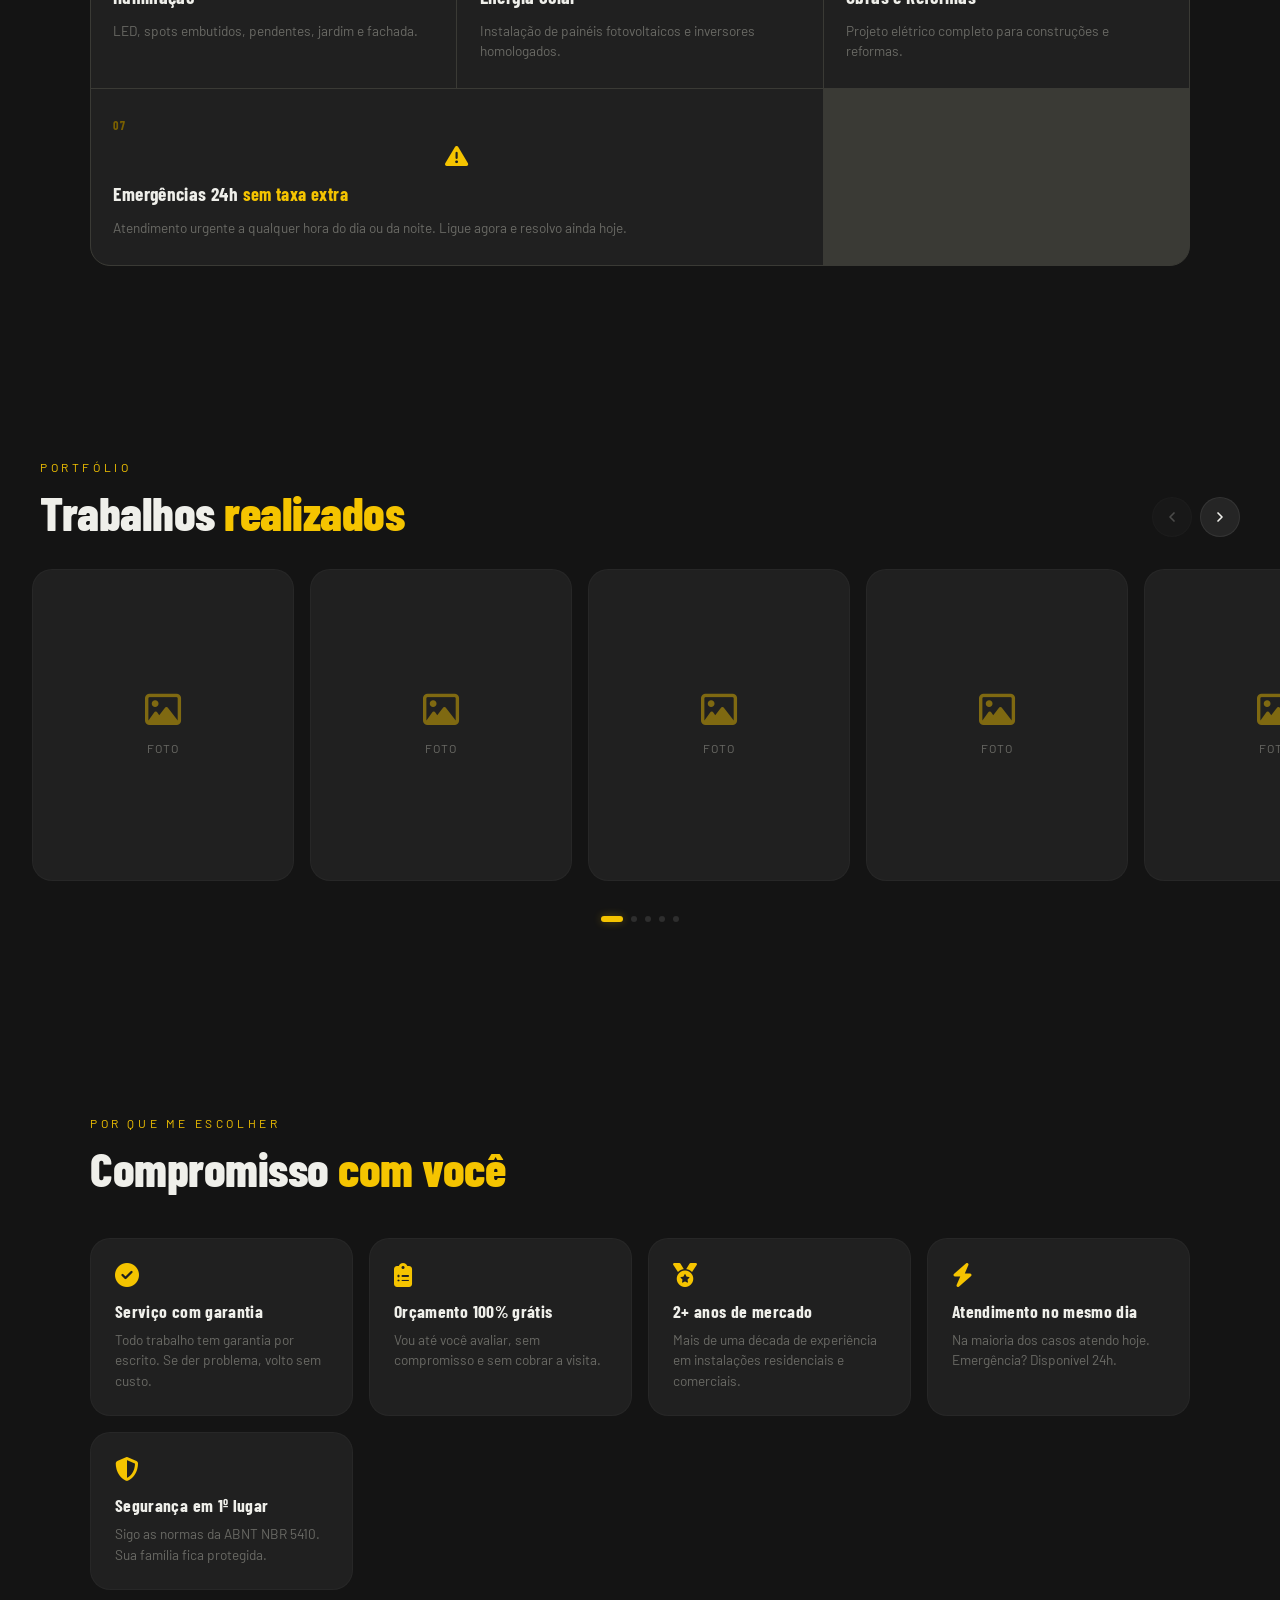
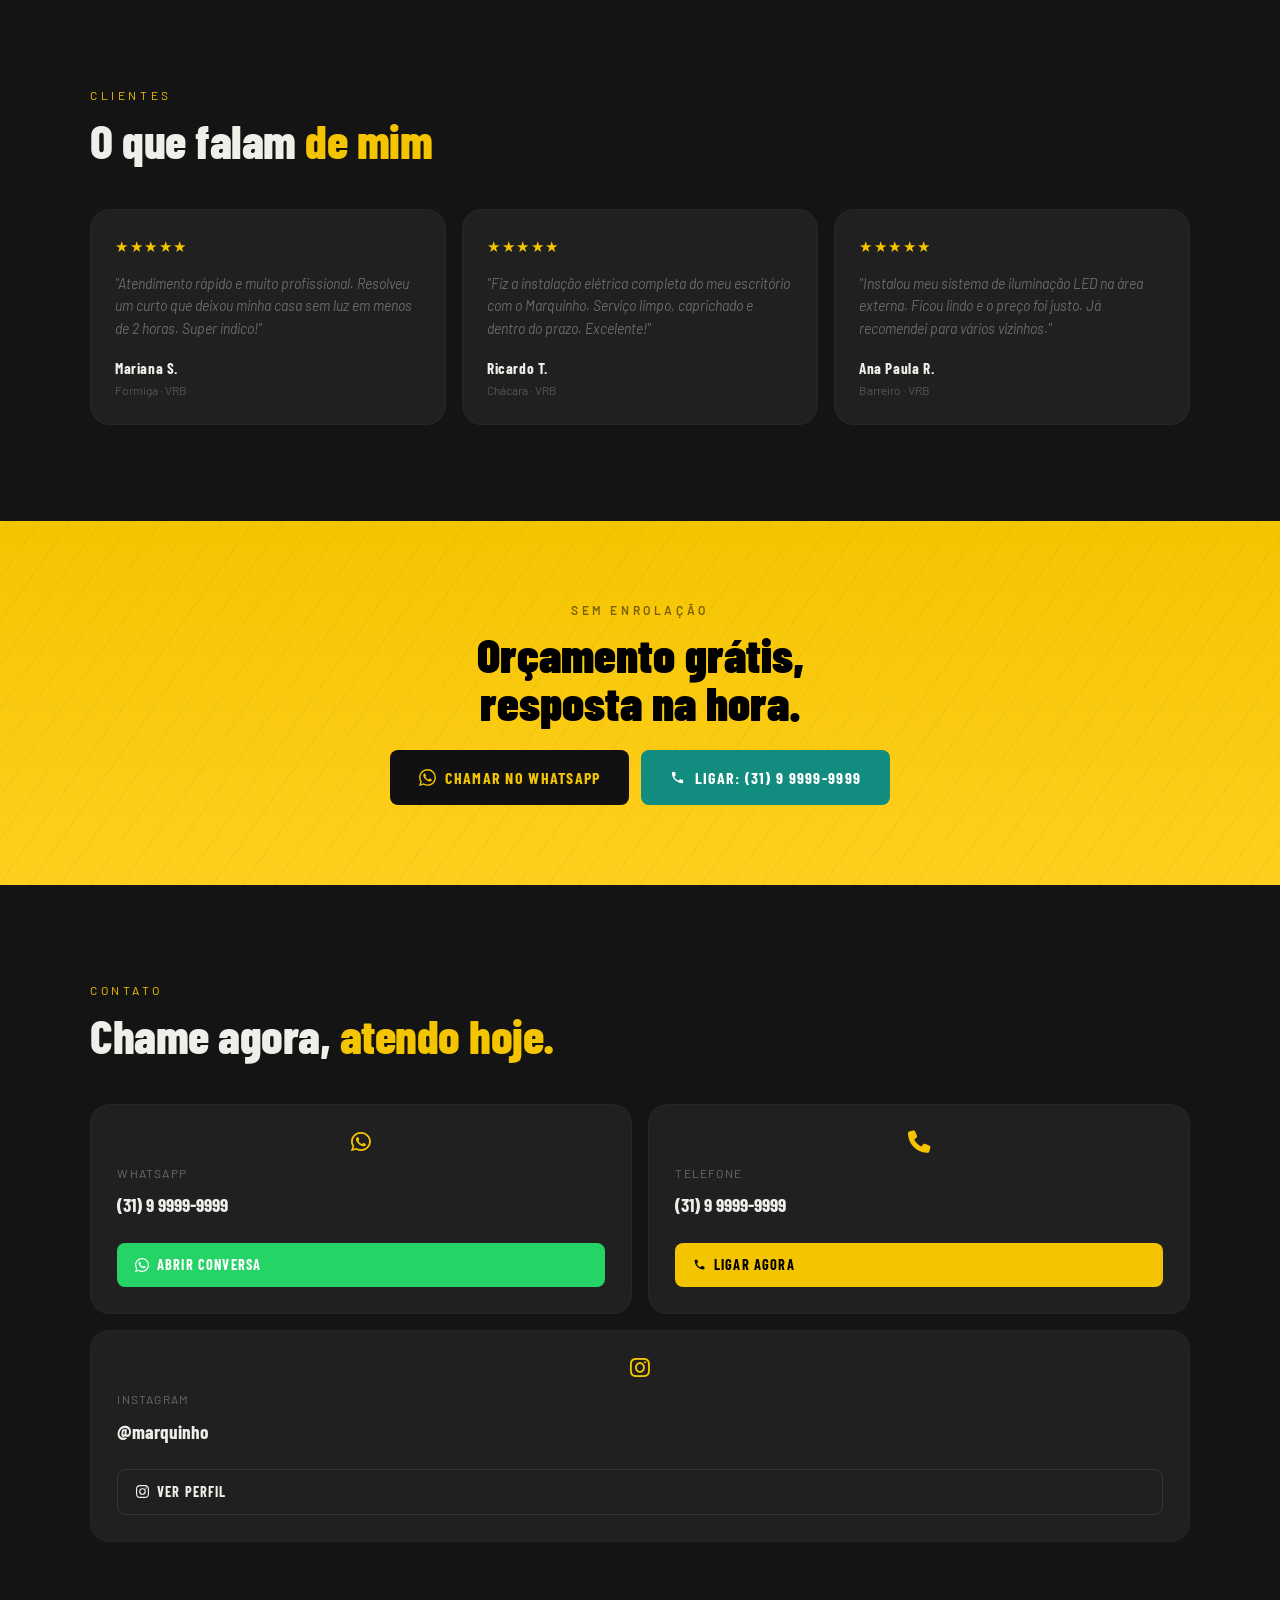
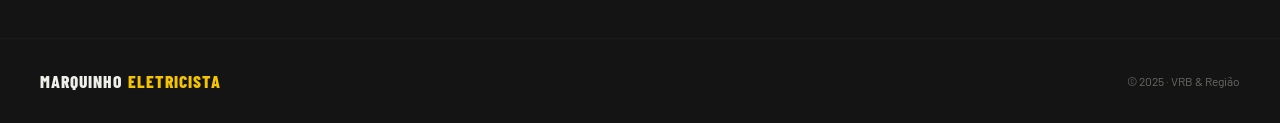
==== commit 298a4a93: "update" ====
--- a/index.html
+++ b/index.html
@@ -82,11 +82,11 @@
       </div>
       <div class="area-carrossel" id="area-carrossel">
         <div class="trilha-carrossel" id="trilha-carrossel">
-          <div class="slide-carrossel"><div class="placeholder-carrossel"><i class="fa-regular fa-image icone-placeholder"></i><span>Adicione sua foto</span></div><div class="legenda-carrossel">Instalação residencial</div></div>
-          <div class="slide-carrossel"><div class="placeholder-carrossel"><i class="fa-regular fa-image icone-placeholder"></i><span>Adicione sua foto</span></div><div class="legenda-carrossel">Quadro elétrico</div></div>
-          <div class="slide-carrossel"><div class="placeholder-carrossel"><i class="fa-regular fa-image icone-placeholder"></i><span>Adicione sua foto</span></div><div class="legenda-carrossel">Iluminação LED</div></div>
-          <div class="slide-carrossel"><div class="placeholder-carrossel"><i class="fa-regular fa-image icone-placeholder"></i><span>Adicione sua foto</span></div><div class="legenda-carrossel">Energia solar</div></div>
-          <div class="slide-carrossel"><div class="placeholder-carrossel"><i class="fa-regular fa-image icone-placeholder"></i><span>Adicione sua foto</span></div><div class="legenda-carrossel">Obra comercial</div></div>
+          <div class="slide-carrossel"><div class="placeholder-carrossel"><i class="fa-regular fa-image icone-placeholder"></i><span>foto</span></div><div class="legenda-carrossel">Instalação residencial</div></div>
+          <div class="slide-carrossel"><div class="placeholder-carrossel"><i class="fa-regular fa-image icone-placeholder"></i><span>foto</span></div><div class="legenda-carrossel">Quadro elétrico</div></div>
+          <div class="slide-carrossel"><div class="placeholder-carrossel"><i class="fa-regular fa-image icone-placeholder"></i><span>foto</span></div><div class="legenda-carrossel">Iluminação LED</div></div>
+          <div class="slide-carrossel"><div class="placeholder-carrossel"><i class="fa-regular fa-image icone-placeholder"></i><span>foto</span></div><div class="legenda-carrossel">Energia solar</div></div>
+          <div class="slide-carrossel"><div class="placeholder-carrossel"><i class="fa-regular fa-image icone-placeholder"></i><span>foto</span></div><div class="legenda-carrossel">Obra comercial</div></div>
         </div>
       </div>
       <div class="paginacao-carrossel" id="paginacao-carrossel"></div>
@@ -101,7 +101,7 @@
         <div class="grade-motivos">
           <div class="cartao-motivo aparecer"><div class="icone-motivo"><i class="fa-solid fa-circle-check"></i></div><div class="titulo-motivo">Serviço com garantia</div><div class="descricao-motivo">Todo trabalho tem garantia por escrito. Se der problema, volto sem custo.</div></div>
           <div class="cartao-motivo aparecer"><div class="icone-motivo"><i class="fa-solid fa-clipboard-list"></i></div><div class="titulo-motivo">Orçamento 100% grátis</div><div class="descricao-motivo">Vou até você avaliar, sem compromisso e sem cobrar a visita.</div></div>
-          <div class="cartao-motivo aparecer"><div class="icone-motivo"><i class="fa-solid fa-medal"></i></div><div class="titulo-motivo">10+ anos de mercado</div><div class="descricao-motivo">Mais de uma década de experiência em instalações residenciais e comerciais.</div></div>
+          <div class="cartao-motivo aparecer"><div class="icone-motivo"><i class="fa-solid fa-medal"></i></div><div class="titulo-motivo">2+ anos de mercado</div><div class="descricao-motivo">Mais de uma década de experiência em instalações residenciais e comerciais.</div></div>
           <div class="cartao-motivo aparecer"><div class="icone-motivo"><i class="fa-solid fa-bolt"></i></div><div class="titulo-motivo">Atendimento no mesmo dia</div><div class="descricao-motivo">Na maioria dos casos atendo hoje. Emergência? Disponível 24h.</div></div>
           <div class="cartao-motivo aparecer"><div class="icone-motivo"><i class="fa-solid fa-shield-halved"></i></div><div class="titulo-motivo">Segurança em 1º lugar</div><div class="descricao-motivo">Sigo as normas da ABNT NBR 5410. Sua família fica protegida.</div></div>
           </div>
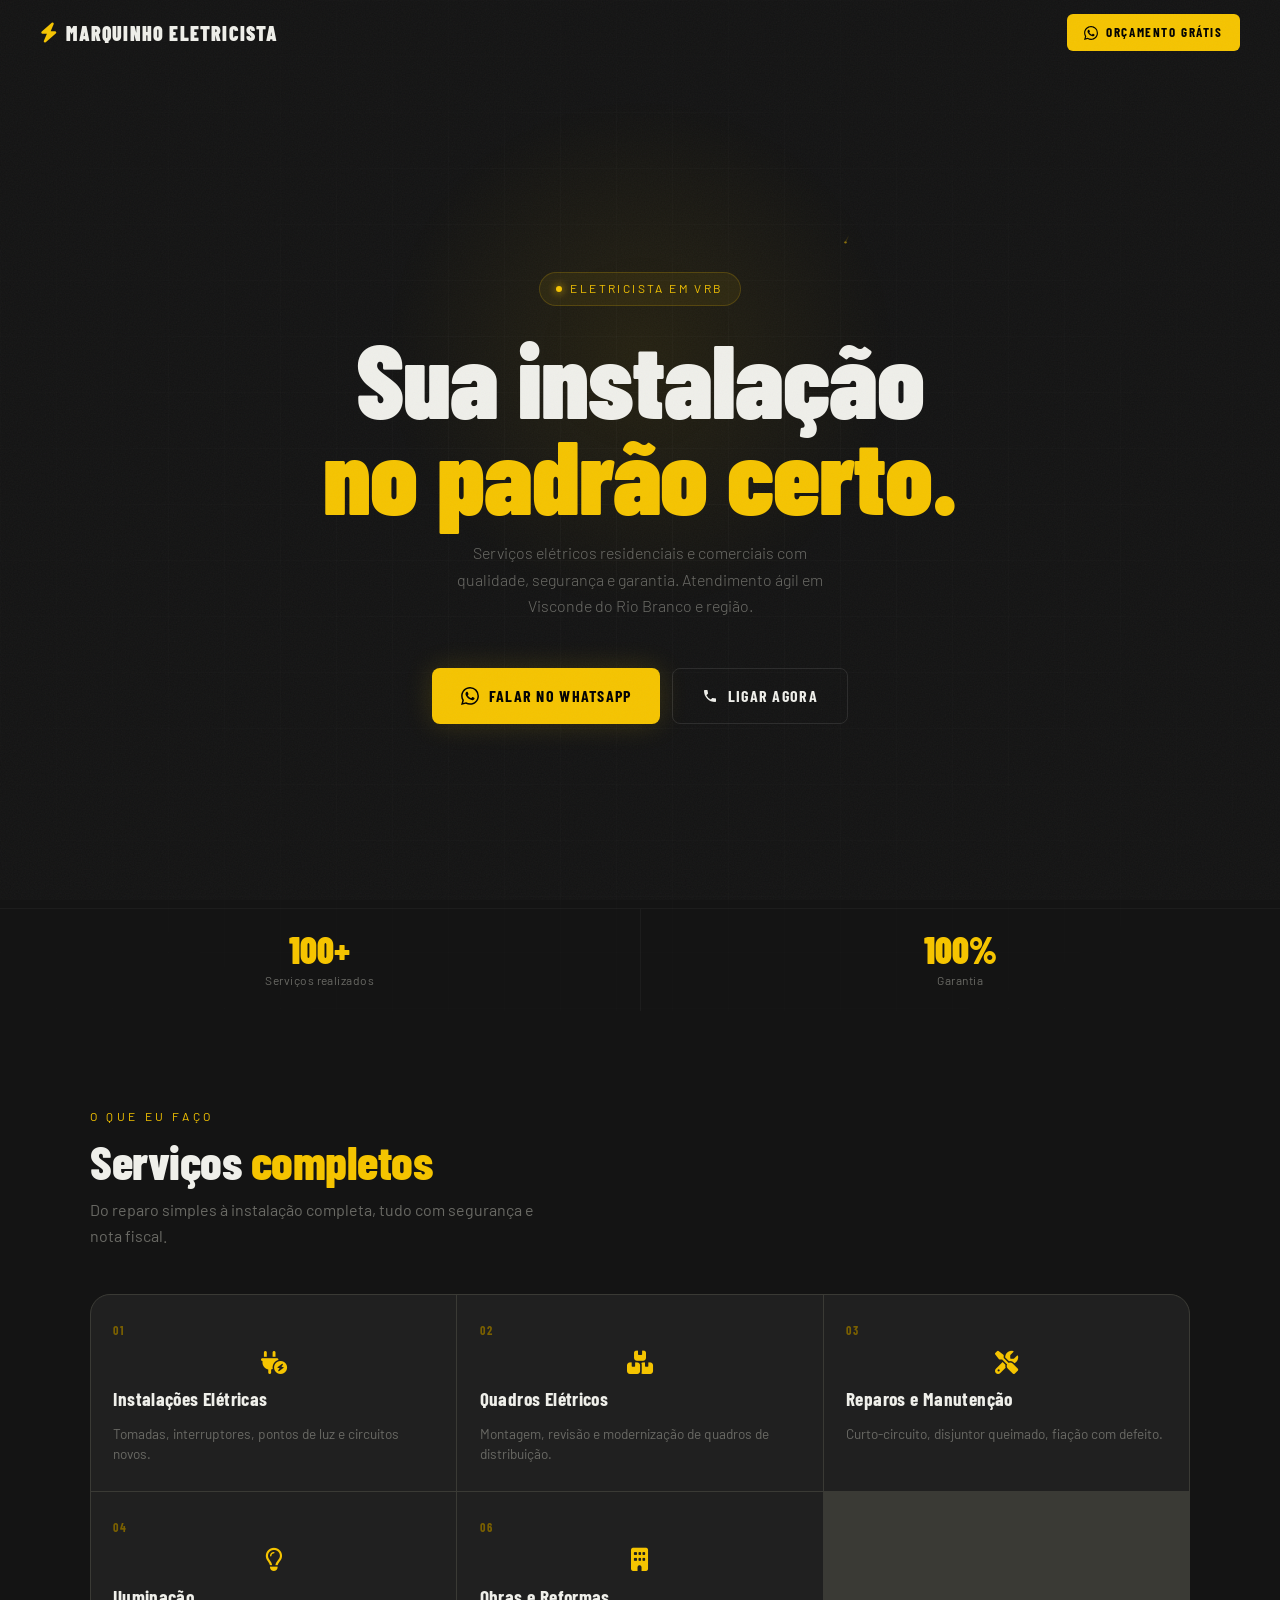
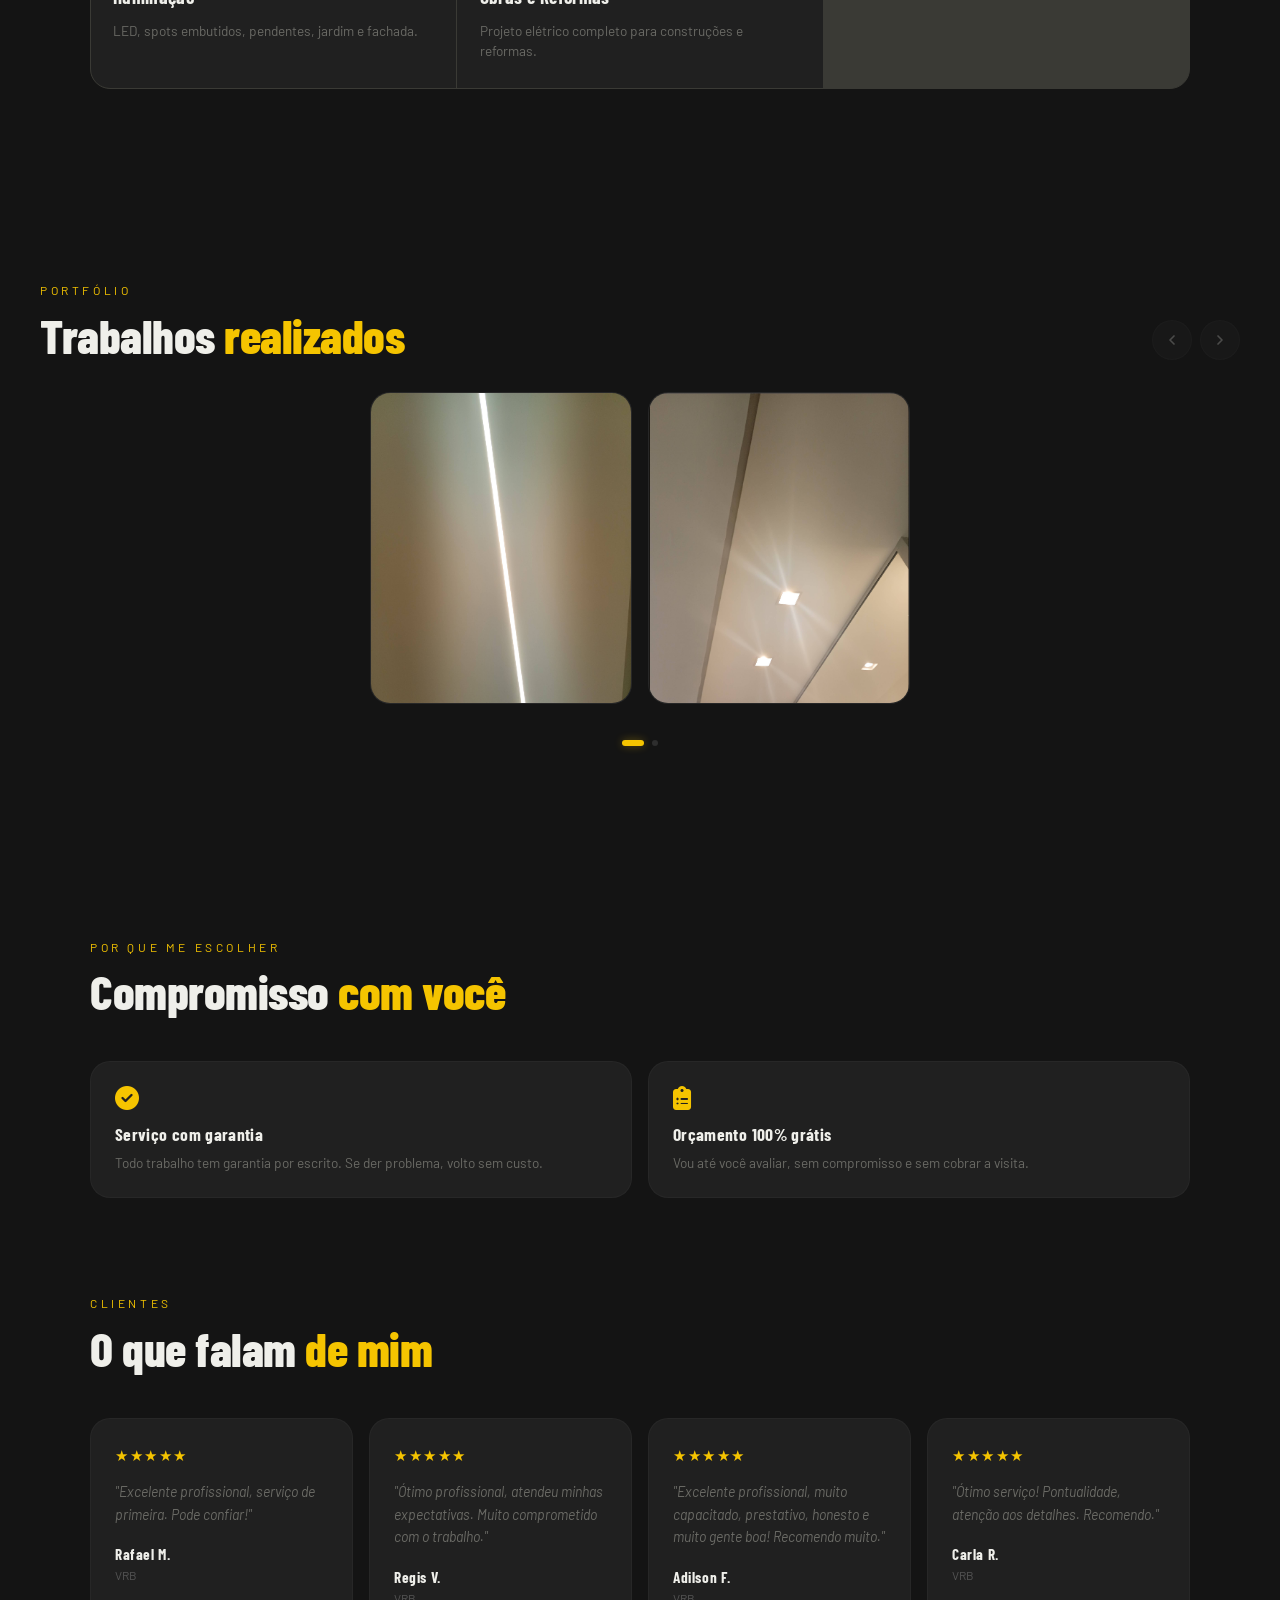
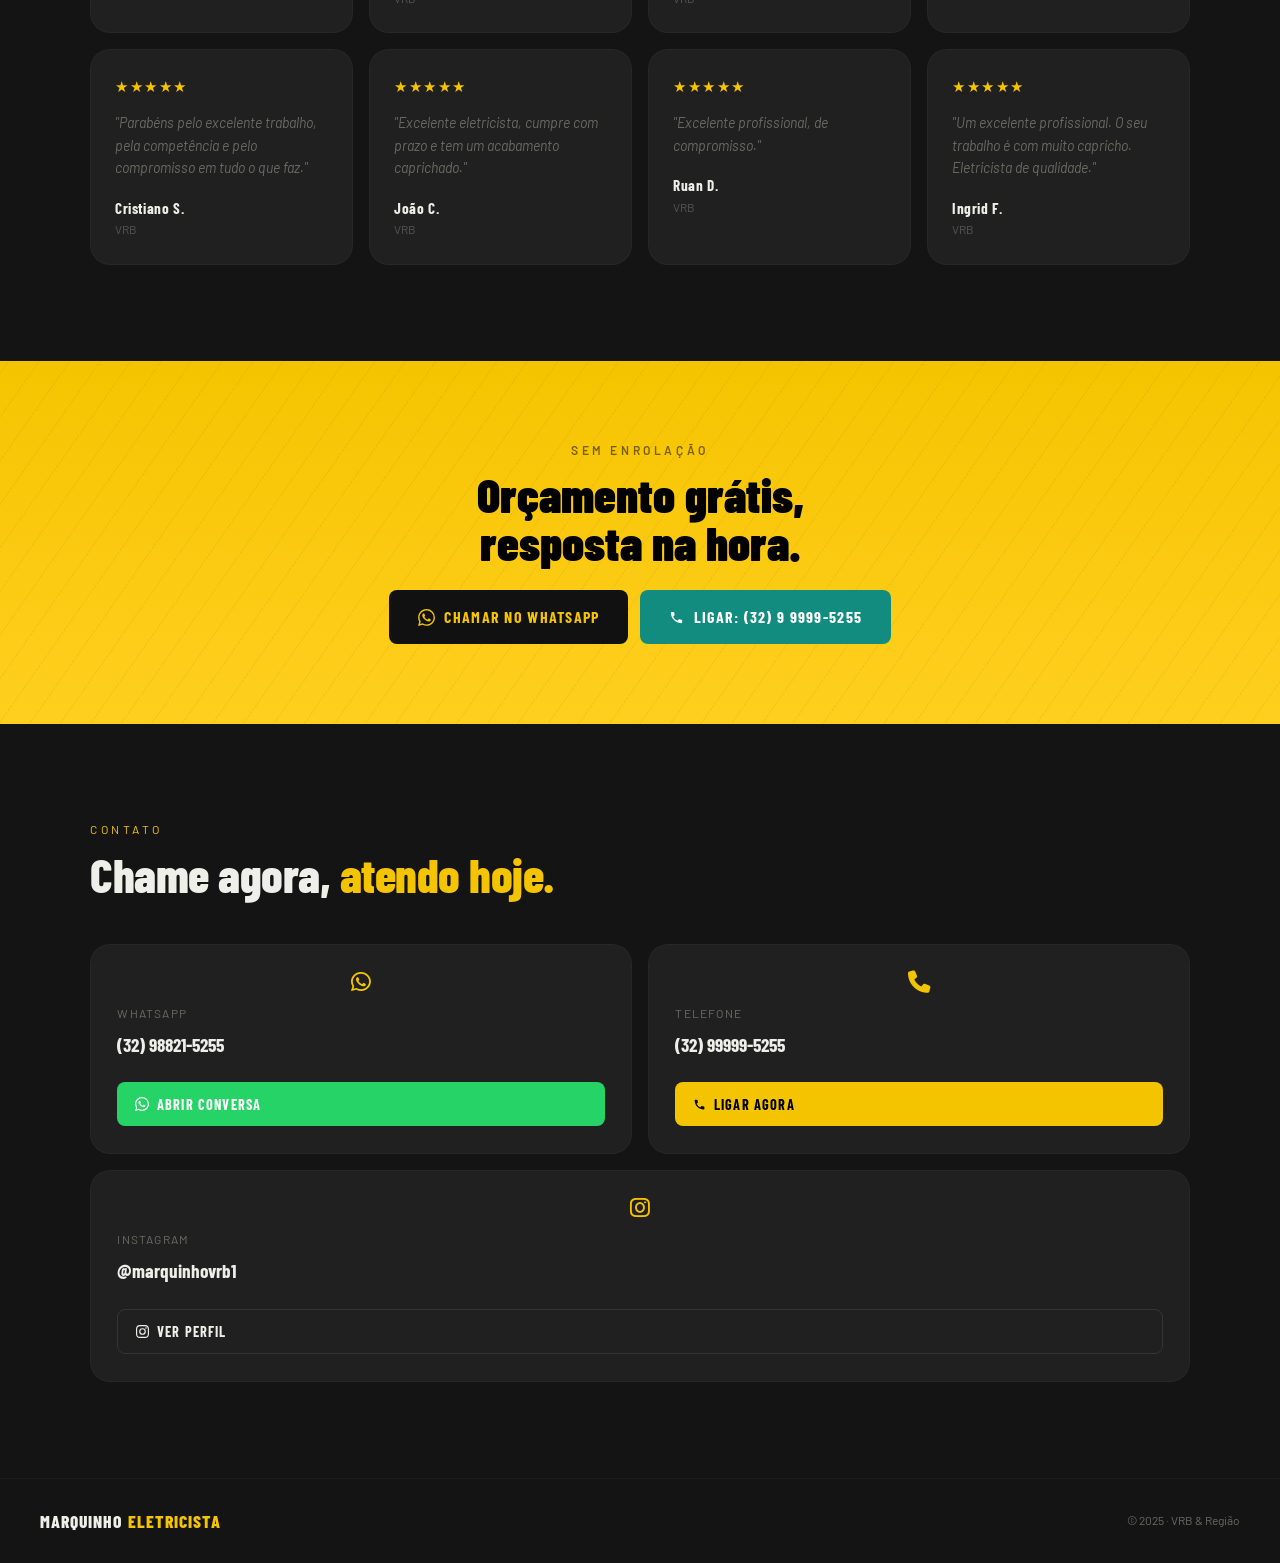
==== commit fb8fe17e: "update" ====
--- a/index.html
+++ b/index.html
@@ -3,13 +3,14 @@
 <head>
   <meta charset="UTF-8" />
   <meta name="viewport" content="width=device-width, initial-scale=1.0, viewport-fit=cover" />
-  <title>Marquinho Eletricista em VRB</title>
+  <title>Marquinho Eletricista</title>
   <meta name="description" content="Serviços elétricos residenciais e comerciais em Visconde do Rio Branco. Orçamento grátis. Atendimento 24h." />
   <link rel="preconnect" href="https://fonts.googleapis.com" />
   <link rel="preconnect" href="https://fonts.gstatic.com" crossorigin />
   <link href="https://fonts.googleapis.com/css2?family=Barlow+Condensed:wght@400;600;700;800;900&family=Barlow:wght@300;400;500&display=swap" rel="stylesheet" />
   <link rel="stylesheet" href="https://cdnjs.cloudflare.com/ajax/libs/font-awesome/6.5.2/css/all.min.css" />
   <link rel="stylesheet" href="css/style.css" />
+  <link rel="icon" href="assets/MarquinFoto.png" type="image/png" />
 </head>
 <body>
   <canvas id="canvas-faixas"></canvas>
@@ -17,7 +18,7 @@
   <div class="site">
     <nav class="barra-navegacao" id="barra-navegacao">
       <div class="logo-navegacao"><i class="fa-solid fa-bolt icone-raio"></i>MARQUINHO ELETRICISTA</div>
-      <a class="botao-navegacao" href="https://wa.me/5531999999999?text=Olá%20Marquinho%2C%20vim%20pelo%20site!" target="_blank">
+      <a class="botao-navegacao" href="https://wa.me/5532988215255?text=Olá%20Marquinho%2C%20vim%20pelo%20site%20e%20quero%20fazer%20um%20orçamento." target="_blank">
         <svg width="14" height="14" viewBox="0 0 24 24" fill="currentColor"><path d="M17.472 14.382c-.297-.149-1.758-.867-2.03-.967-.273-.099-.471-.148-.67.15-.197.297-.767.966-.94 1.164-.173.199-.347.223-.644.075-.297-.15-1.255-.463-2.39-1.475-.883-.788-1.48-1.761-1.653-2.059-.173-.297-.018-.458.13-.606.134-.133.298-.347.446-.52.149-.174.198-.298.298-.497.099-.198.05-.371-.025-.52-.075-.149-.669-1.612-.916-2.207-.242-.579-.487-.5-.669-.51-.173-.008-.371-.01-.57-.01-.198 0-.52.074-.792.372-.272.297-1.04 1.016-1.04 2.479 0 1.462 1.065 2.875 1.213 3.074.149.198 2.096 3.2 5.077 4.487.709.306 1.262.489 1.694.625.712.227 1.36.195 1.871.118.571-.085 1.758-.719 2.006-1.413.248-.694.248-1.289.173-1.413-.074-.124-.272-.198-.57-.347m-5.421 7.403h-.004a9.87 9.87 0 01-5.031-1.378l-.361-.214-3.741.982.998-3.648-.235-.374a9.86 9.86 0 01-1.51-5.26c.001-5.45 4.436-9.884 9.888-9.884 2.64 0 5.122 1.03 6.988 2.898a9.825 9.825 0 012.893 6.994c-.003 5.45-4.437 9.884-9.885 9.884m8.413-18.297A11.815 11.815 0 0012.05 0C5.495 0 .16 5.335.157 11.892c0 2.096.547 4.142 1.588 5.945L.057 24l6.305-1.654a11.882 11.882 0 005.683 1.448h.005c6.554 0 11.89-5.335 11.893-11.893a11.821 11.821 0 00-3.48-8.413z" /></svg>
         Orçamento grátis
       </a>
@@ -27,15 +28,15 @@
       <div class="grade-principal"></div>
       <div class="brilho-principal"></div>
       <div class="conteudo-principal">
-        <div class="selo-principal">Eletricista em VRB · Desde 2024</div>
+        <div class="selo-principal">Eletricista em VRB</div>
         <h1 class="titulo-principal">Sua instalação<br /><em>no padrão certo.</em></h1>
         <p class="texto-principal">Serviços elétricos residenciais e comerciais com qualidade, segurança e garantia. Atendimento ágil em Visconde do Rio Branco e região.</p>
         <div class="acoes-principais">
-          <a class="botao-destaque" href="https://wa.me/5531999999999?text=Olá%20Marquinho%2C%20quero%20um%20orçamento!" target="_blank">
+          <a class="botao-destaque" href="https://wa.me/5532988215255?text=Olá%20Marquinho%2C%20quero%20um%20orçamento%20para%20um%20serviço%20elétrico." target="_blank">
             <svg width="18" height="18" viewBox="0 0 24 24" fill="currentColor"><path d="M17.472 14.382c-.297-.149-1.758-.867-2.03-.967-.273-.099-.471-.148-.67.15-.197.297-.767.966-.94 1.164-.173.199-.347.223-.644.075-.297-.15-1.255-.463-2.39-1.475-.883-.788-1.48-1.761-1.653-2.059-.173-.297-.018-.458.13-.606.134-.133.298-.347.446-.52.149-.174.198-.298.298-.497.099-.198.05-.371-.025-.52-.075-.149-.669-1.612-.916-2.207-.242-.579-.487-.5-.669-.51-.173-.008-.371-.01-.57-.01-.198 0-.52.074-.792.372-.272.297-1.04 1.016-1.04 2.479 0 1.462 1.065 2.875 1.213 3.074.149.198 2.096 3.2 5.077 4.487.709.306 1.262.489 1.694.625.712.227 1.36.195 1.871.118.571-.085 1.758-.719 2.006-1.413.248-.694.248-1.289.173-1.413-.074-.124-.272-.198-.57-.347m-5.421 7.403h-.004a9.87 9.87 0 01-5.031-1.378l-.361-.214-3.741.982.998-3.648-.235-.374a9.86 9.86 0 01-1.51-5.26c.001-5.45 4.436-9.884 9.888-9.884 2.64 0 5.122 1.03 6.988 2.898a9.825 9.825 0 012.893 6.994c-.003 5.45-4.437 9.884-9.885 9.884m8.413-18.297A11.815 11.815 0 0012.05 0C5.495 0 .16 5.335.157 11.892c0 2.096.547 4.142 1.588 5.945L.057 24l6.305-1.654a11.882 11.882 0 005.683 1.448h.005c6.554 0 11.89-5.335 11.893-11.893a11.821 11.821 0 00-3.48-8.413z" /></svg>
             Falar no WhatsApp
           </a>
-          <a class="botao-secundario" href="tel:+5531999999999">
+          <a class="botao-secundario" href="tel:+5532999995255">
             <svg width="16" height="16" viewBox="0 0 24 24" fill="currentColor"><path d="M6.62 10.79a15.053 15.053 0 006.59 6.59l2.2-2.2c.27-.27.67-.36 1.02-.24 1.12.37 2.33.57 3.57.57.55 0 1 .45 1 1V20c0 .55-.45 1-1 1-9.39 0-17-7.61-17-17 0-.55.45-1 1-1h3.5c.55 0 1 .45 1 1 0 1.25.2 2.45.57 3.57.11.35.03.74-.25 1.02l-2.2 2.2z" /></svg>
             Ligar agora
           </a>
@@ -43,9 +44,7 @@
       </div>
 
       <div class="estatisticas-principais">
-        <div class="bloco-estatistica"><div class="numero-estatistica" data-target="2" data-suf="+">2+</div><div class="rotulo-estatistica">Anos de experiência</div></div>
-        <div class="bloco-estatistica"><div class="numero-estatistica" data-target="100" data-suf="+">100+</div><div class="rotulo-estatistica">Serviços realizados</div></div>
-        <div class="bloco-estatistica"><div class="numero-estatistica" data-target="24" data-suf="h">24h</div><div class="rotulo-estatistica">Emergência</div></div>
+        <div class="bloco-estatistica"><div class="numero-estatistica" data-target="100" data-suf="+">500+</div><div class="rotulo-estatistica">Serviços realizados</div></div>
         <div class="bloco-estatistica"><div class="numero-estatistica" data-target="100" data-suf="%">100%</div><div class="rotulo-estatistica">Garantia</div></div>
       </div>
     </section>
@@ -62,9 +61,7 @@
           <div class="cartao-servico"><span class="numero-servico">02</span><div class="icone-servico"><i class="fa-solid fa-boxes-stacked"></i></div><div class="nome-servico">Quadros Elétricos</div><div class="descricao-servico">Montagem, revisão e modernização de quadros de distribuição.</div></div>
           <div class="cartao-servico"><span class="numero-servico">03</span><div class="icone-servico"><i class="fa-solid fa-screwdriver-wrench"></i></div><div class="nome-servico">Reparos e Manutenção</div><div class="descricao-servico">Curto-circuito, disjuntor queimado, fiação com defeito.</div></div>
           <div class="cartao-servico"><span class="numero-servico">04</span><div class="icone-servico"><i class="fa-regular fa-lightbulb"></i></div><div class="nome-servico">Iluminação</div><div class="descricao-servico">LED, spots embutidos, pendentes, jardim e fachada.</div></div>
-          <div class="cartao-servico"><span class="numero-servico">05</span><div class="icone-servico"><i class="fa-solid fa-solar-panel"></i></div><div class="nome-servico">Energia Solar</div><div class="descricao-servico">Instalação de painéis fotovoltaicos e inversores homologados.</div></div>
           <div class="cartao-servico"><span class="numero-servico">06</span><div class="icone-servico"><i class="fa-solid fa-building"></i></div><div class="nome-servico">Obras e Reformas</div><div class="descricao-servico">Projeto elétrico completo para construções e reformas.</div></div>
-          <div class="cartao-servico cartao-servico-amplo"><span class="numero-servico">07</span><div class="icone-servico"><i class="fa-solid fa-triangle-exclamation"></i></div><div class="nome-servico">Emergências 24h <span class="texto-destaque">sem taxa extra</span></div><div class="descricao-servico">Atendimento urgente a qualquer hora do dia ou da noite. Ligue agora e resolvo ainda hoje.</div></div>
         </div>
       </div>
     </section>
@@ -82,11 +79,14 @@
       </div>
       <div class="area-carrossel" id="area-carrossel">
         <div class="trilha-carrossel" id="trilha-carrossel">
-          <div class="slide-carrossel"><div class="placeholder-carrossel"><i class="fa-regular fa-image icone-placeholder"></i><span>foto</span></div><div class="legenda-carrossel">Instalação residencial</div></div>
-          <div class="slide-carrossel"><div class="placeholder-carrossel"><i class="fa-regular fa-image icone-placeholder"></i><span>foto</span></div><div class="legenda-carrossel">Quadro elétrico</div></div>
-          <div class="slide-carrossel"><div class="placeholder-carrossel"><i class="fa-regular fa-image icone-placeholder"></i><span>foto</span></div><div class="legenda-carrossel">Iluminação LED</div></div>
-          <div class="slide-carrossel"><div class="placeholder-carrossel"><i class="fa-regular fa-image icone-placeholder"></i><span>foto</span></div><div class="legenda-carrossel">Energia solar</div></div>
-          <div class="slide-carrossel"><div class="placeholder-carrossel"><i class="fa-regular fa-image icone-placeholder"></i><span>foto</span></div><div class="legenda-carrossel">Obra comercial</div></div>
+          <div class="slide-carrossel">
+            <img class="imagem-carrossel" src="assets/trabalho01.png" alt="Trabalho 1" />
+            <div class="legenda-carrossel">Instalação residencial</div>
+          </div>
+          <div class="slide-carrossel">
+            <img class="imagem-carrossel" src="assets/trabalho02.png" alt="Trabalho 2" />
+            <div class="legenda-carrossel">Iluminação em gesso</div>
+          </div>
         </div>
       </div>
       <div class="paginacao-carrossel" id="paginacao-carrossel"></div>
@@ -101,9 +101,6 @@
         <div class="grade-motivos">
           <div class="cartao-motivo aparecer"><div class="icone-motivo"><i class="fa-solid fa-circle-check"></i></div><div class="titulo-motivo">Serviço com garantia</div><div class="descricao-motivo">Todo trabalho tem garantia por escrito. Se der problema, volto sem custo.</div></div>
           <div class="cartao-motivo aparecer"><div class="icone-motivo"><i class="fa-solid fa-clipboard-list"></i></div><div class="titulo-motivo">Orçamento 100% grátis</div><div class="descricao-motivo">Vou até você avaliar, sem compromisso e sem cobrar a visita.</div></div>
-          <div class="cartao-motivo aparecer"><div class="icone-motivo"><i class="fa-solid fa-medal"></i></div><div class="titulo-motivo">2+ anos de mercado</div><div class="descricao-motivo">Mais de uma década de experiência em instalações residenciais e comerciais.</div></div>
-          <div class="cartao-motivo aparecer"><div class="icone-motivo"><i class="fa-solid fa-bolt"></i></div><div class="titulo-motivo">Atendimento no mesmo dia</div><div class="descricao-motivo">Na maioria dos casos atendo hoje. Emergência? Disponível 24h.</div></div>
-          <div class="cartao-motivo aparecer"><div class="icone-motivo"><i class="fa-solid fa-shield-halved"></i></div><div class="titulo-motivo">Segurança em 1º lugar</div><div class="descricao-motivo">Sigo as normas da ABNT NBR 5410. Sua família fica protegida.</div></div>
           </div>
       </div>
     </section>
@@ -115,9 +112,14 @@
           <h2 class="titulo-secao">O que falam <em>de mim</em></h2>
         </div>
         <div class="grade-avaliacoes">
-          <div class="cartao-avaliacao aparecer"><div class="estrelas-avaliacao">★★★★★</div><p class="texto-avaliacao">"Atendimento rápido e muito profissional. Resolveu um curto que deixou minha casa sem luz em menos de 2 horas. Super indico!"</p><div class="autor-avaliacao">Mariana S.</div><div class="cidade-avaliacao">Formiga · VRB</div></div>
-          <div class="cartao-avaliacao aparecer"><div class="estrelas-avaliacao">★★★★★</div><p class="texto-avaliacao">"Fiz a instalação elétrica completa do meu escritório com o Marquinho. Serviço limpo, caprichado e dentro do prazo. Excelente!"</p><div class="autor-avaliacao">Ricardo T.</div><div class="cidade-avaliacao">Chácara · VRB</div></div>
-          <div class="cartao-avaliacao aparecer"><div class="estrelas-avaliacao">★★★★★</div><p class="texto-avaliacao">"Instalou meu sistema de iluminação LED na área externa. Ficou lindo e o preço foi justo. Já recomendei para vários vizinhos."</p><div class="autor-avaliacao">Ana Paula R.</div><div class="cidade-avaliacao">Barreiro · VRB</div></div>
+          <div class="cartao-avaliacao aparecer"><div class="estrelas-avaliacao">★★★★★</div><p class="texto-avaliacao">"Excelente profissional, serviço de primeira. Pode confiar!"</p><div class="autor-avaliacao">Rafael M.</div><div class="cidade-avaliacao">VRB</div></div>
+          <div class="cartao-avaliacao aparecer"><div class="estrelas-avaliacao">★★★★★</div><p class="texto-avaliacao">"Ótimo profissional, atendeu minhas expectativas. Muito comprometido com o trabalho."</p><div class="autor-avaliacao">Regis V.</div><div class="cidade-avaliacao">VRB</div></div>
+          <div class="cartao-avaliacao aparecer"><div class="estrelas-avaliacao">★★★★★</div><p class="texto-avaliacao">"Excelente profissional, muito capacitado, prestativo, honesto e muito gente boa! Recomendo muito."</p><div class="autor-avaliacao">Adilson F.</div><div class="cidade-avaliacao">VRB</div></div>
+          <div class="cartao-avaliacao aparecer"><div class="estrelas-avaliacao">★★★★★</div><p class="texto-avaliacao">"Ótimo serviço! Pontualidade, atenção aos detalhes. Recomendo."</p><div class="autor-avaliacao">Carla R.</div><div class="cidade-avaliacao">VRB</div></div>
+          <div class="cartao-avaliacao aparecer"><div class="estrelas-avaliacao">★★★★★</div><p class="texto-avaliacao">"Parabéns pelo excelente trabalho, pela competência e pelo compromisso em tudo o que faz."</p><div class="autor-avaliacao">Cristiano S.</div><div class="cidade-avaliacao">VRB</div></div>
+          <div class="cartao-avaliacao aparecer"><div class="estrelas-avaliacao">★★★★★</div><p class="texto-avaliacao">"Excelente eletricista, cumpre com prazo e tem um acabamento caprichado."</p><div class="autor-avaliacao">João C.</div><div class="cidade-avaliacao">VRB</div></div>
+          <div class="cartao-avaliacao aparecer"><div class="estrelas-avaliacao">★★★★★</div><p class="texto-avaliacao">"Excelente profissional, de compromisso."</p><div class="autor-avaliacao">Ruan D.</div><div class="cidade-avaliacao">VRB</div></div>
+          <div class="cartao-avaliacao aparecer"><div class="estrelas-avaliacao">★★★★★</div><p class="texto-avaliacao">"Um excelente profissional. O seu trabalho é com muito capricho. Eletricista de qualidade."</p><div class="autor-avaliacao">Ingrid F.</div><div class="cidade-avaliacao">VRB</div></div>
         </div>
       </div>
     </section>
@@ -127,13 +129,13 @@
         <p class="texto-menor-faixa">Sem enrolação</p>
         <h2 class="titulo-faixa">Orçamento grátis,<br />resposta na hora.</h2>
         <div class="acoes-faixa-cta">
-          <a class="botao-escuro" href="https://wa.me/5531999999999?text=Olá%20Marquinho%2C%20quero%20um%20orçamento!" target="_blank">
+          <a class="botao-escuro" href="https://wa.me/5532988215255?text=Olá%20Marquinho%2C%20quero%20um%20orçamento%20e%20gostaria%20de%20mais%20informações." target="_blank">
             <svg width="17" height="17" viewBox="0 0 24 24" fill="currentColor"><path d="M17.472 14.382c-.297-.149-1.758-.867-2.03-.967-.273-.099-.471-.148-.67.15-.197.297-.767.966-.94 1.164-.173.199-.347.223-.644.075-.297-.15-1.255-.463-2.39-1.475-.883-.788-1.48-1.761-1.653-2.059-.173-.297-.018-.458.13-.606.134-.133.298-.347.446-.52.149-.174.198-.298.298-.497.099-.198.05-.371-.025-.52-.075-.149-.669-1.612-.916-2.207-.242-.579-.487-.5-.669-.51-.173-.008-.371-.01-.57-.01-.198 0-.52.074-.792.372-.272.297-1.04 1.016-1.04 2.479 0 1.462 1.065 2.875 1.213 3.074.149.198 2.096 3.2 5.077 4.487.709.306 1.262.489 1.694.625.712.227 1.36.195 1.871.118.571-.085 1.758-.719 2.006-1.413.248-.694.248-1.289.173-1.413-.074-.124-.272-.198-.57-.347m-5.421 7.403h-.004a9.87 9.87 0 01-5.031-1.378l-.361-.214-3.741.982.998-3.648-.235-.374a9.86 9.86 0 01-1.51-5.26c.001-5.45 4.436-9.884 9.888-9.884 2.64 0 5.122 1.03 6.988 2.898a9.825 9.825 0 012.893 6.994c-.003 5.45-4.437 9.884-9.885 9.884m8.413-18.297A11.815 11.815 0 0012.05 0C5.495 0 .16 5.335.157 11.892c0 2.096.547 4.142 1.588 5.945L.057 24l6.305-1.654a11.882 11.882 0 005.683 1.448h.005c6.554 0 11.89-5.335 11.893-11.893a11.821 11.821 0 00-3.48-8.413z" /></svg>
             Chamar no WhatsApp
           </a>
-          <a class="botao-whatsapp-faixa" href="tel:+5531999999999">
+          <a class="botao-whatsapp-faixa" href="tel:+5532999995255">
             <svg width="15" height="15" viewBox="0 0 24 24" fill="currentColor"><path d="M6.62 10.79a15.053 15.053 0 006.59 6.59l2.2-2.2c.27-.27.67-.36 1.02-.24 1.12.37 2.33.57 3.57.57.55 0 1 .45 1 1V20c0 .55-.45 1-1 1-9.39 0-17-7.61-17-17 0-.55.45-1 1-1h3.5c.55 0 1 .45 1 1 0 1.25.2 2.45.57 3.57.11.35.03.74-.25 1.02l-2.2 2.2z" /></svg>
-            Ligar: (31) 9 9999-9999
+            Ligar: (32) 9 9999-5255
           </a>
         </div>
       </div>
@@ -146,22 +148,22 @@
           <h2 class="titulo-secao">Chame agora, <em>atendo hoje.</em></h2>
         </div>
         <div class="grade-contato">
-          <a class="cartao-contato aparecer" href="#inserir-zap-aqui" target="_blank">
+          <a class="cartao-contato aparecer" href="https://wa.me/5532988215255?text=Olá%20Marquinho%2C%20vim%20pelo%20site%20e%20quero%20falar%20sobre%20um%20serviço." target="_blank">
             <div class="icone-contato"><i class="fa-brands fa-whatsapp"></i></div>
             <div class="rotulo-contato">WhatsApp</div>
-            <div class="valor-contato">(31) 9 9999-9999</div>
+            <div class="valor-contato">(32) 98821-5255</div>
             <span class="botao-contato botao-contato-verde"><svg width="14" height="14" viewBox="0 0 24 24" fill="currentColor"><path d="M17.472 14.382c-.297-.149-1.758-.867-2.03-.967-.273-.099-.471-.148-.67.15-.197.297-.767.966-.94 1.164-.173.199-.347.223-.644.075-.297-.15-1.255-.463-2.39-1.475-.883-.788-1.48-1.761-1.653-2.059-.173-.297-.018-.458.13-.606.134-.133.298-.347.446-.52.149-.174.198-.298.298-.497.099-.198.05-.371-.025-.52-.075-.149-.669-1.612-.916-2.207-.242-.579-.487-.5-.669-.51-.173-.008-.371-.01-.57-.01-.198 0-.52.074-.792.372-.272.297-1.04 1.016-1.04 2.479 0 1.462 1.065 2.875 1.213 3.074.149.198 2.096 3.2 5.077 4.487.709.306 1.262.489 1.694.625.712.227 1.36.195 1.871.118.571-.085 1.758-.719 2.006-1.413.248-.694.248-1.289.173-1.413-.074-.124-.272-.198-.57-.347m-5.421 7.403h-.004a9.87 9.87 0 01-5.031-1.378l-.361-.214-3.741.982.998-3.648-.235-.374a9.86 9.86 0 01-1.51-5.26c.001-5.45 4.436-9.884 9.888-9.884 2.64 0 5.122 1.03 6.988 2.898a9.825 9.825 0 012.893 6.994c-.003 5.45-4.437 9.884-9.885 9.884m8.413-18.297A11.815 11.815 0 0012.05 0C5.495 0 .16 5.335.157 11.892c0 2.096.547 4.142 1.588 5.945L.057 24l6.305-1.654a11.882 11.882 0 005.683 1.448h.005c6.554 0 11.89-5.335 11.893-11.893a11.821 11.821 0 00-3.48-8.413z" /></svg>Abrir conversa</span>
           </a>
-          <a class="cartao-contato aparecer" href="tel:+5531999999999">
+          <a class="cartao-contato aparecer" href="tel:+5532999995255">
             <div class="icone-contato"><i class="fa-solid fa-phone"></i></div>
             <div class="rotulo-contato">Telefone</div>
-            <div class="valor-contato">(31) 9 9999-9999</div>
+            <div class="valor-contato">(32) 99999-5255</div>
             <span class="botao-contato botao-contato-amarelo"><svg width="13" height="13" viewBox="0 0 24 24" fill="currentColor"><path d="M6.62 10.79a15.053 15.053 0 006.59 6.59l2.2-2.2c.27-.27.67-.36 1.02-.24 1.12.37 2.33.57 3.57.57.55 0 1 .45 1 1V20c0 .55-.45 1-1 1-9.39 0-17-7.61-17-17 0-.55.45-1 1-1h3.5c.55 0 1 .45 1 1 0 1.25.2 2.45.57 3.57.11.35.03.74-.25 1.02l-2.2 2.2z" /></svg>Ligar agora</span>
           </a>
-          <a class="cartao-contato cartao-contato-largo aparecer" href="#inserir-instagram-aqui" target="_blank">
+          <a class="cartao-contato cartao-contato-largo aparecer" href="https://instagram.com/marquinhovrb1" target="_blank">
             <div class="icone-contato"><i class="fa-brands fa-instagram"></i></div>
             <div class="rotulo-contato">Instagram</div>
-            <div class="valor-contato">@marquinho</div>
+            <div class="valor-contato">@marquinhovrb1</div>
             <span class="botao-contato botao-contato-transparente"><svg width="13" height="13" viewBox="0 0 24 24" fill="currentColor"><path d="M12 2.163c3.204 0 3.584.012 4.85.07 3.252.148 4.771 1.691 4.919 4.919.058 1.265.069 1.645.069 4.849 0 3.205-.012 3.584-.069 4.849-.149 3.225-1.664 4.771-4.919 4.919-1.266.058-1.644.07-4.85.07-3.204 0-3.584-.012-4.849-.07-3.26-.149-4.771-1.699-4.919-4.92-.058-1.265-.07-1.644-.07-4.849 0-3.204.013-3.583.07-4.849.149-3.227 1.664-4.771 4.919-4.919 1.266-.057 1.645-.069 4.849-.069zM12 0C8.741 0 8.333.014 7.053.072 2.695.272.273 2.69.073 7.052.014 8.333 0 8.741 0 12c0 3.259.014 3.668.072 4.948.2 4.358 2.618 6.78 6.98 6.98C8.333 23.986 8.741 24 12 24c3.259 0 3.668-.014 4.948-.072 4.354-.2 6.782-2.618 6.979-6.98.059-1.28.073-1.689.073-4.948 0-3.259-.014-3.667-.072-4.947-.196-4.354-2.617-6.78-6.979-6.98C15.668.014 15.259 0 12 0zm0 5.838a6.162 6.162 0 100 12.324 6.162 6.162 0 000-12.324zM12 16a4 4 0 110-8 4 4 0 010 8zm6.406-11.845a1.44 1.44 0 100 2.881 1.44 1.44 0 000-2.881z" /></svg>Ver perfil</span>
           </a>
         </div>
--- a/css/style.css
+++ b/css/style.css
@@ -515,6 +515,14 @@
   transform: translateY(-4px);
 }
 
+.imagem-carrossel {
+  width: 100%;
+  height: 100%;
+  object-fit: cover;
+  object-position: center;
+  display: block;
+}
+
 .placeholder-carrossel {
   display: flex;
   flex-direction: column;
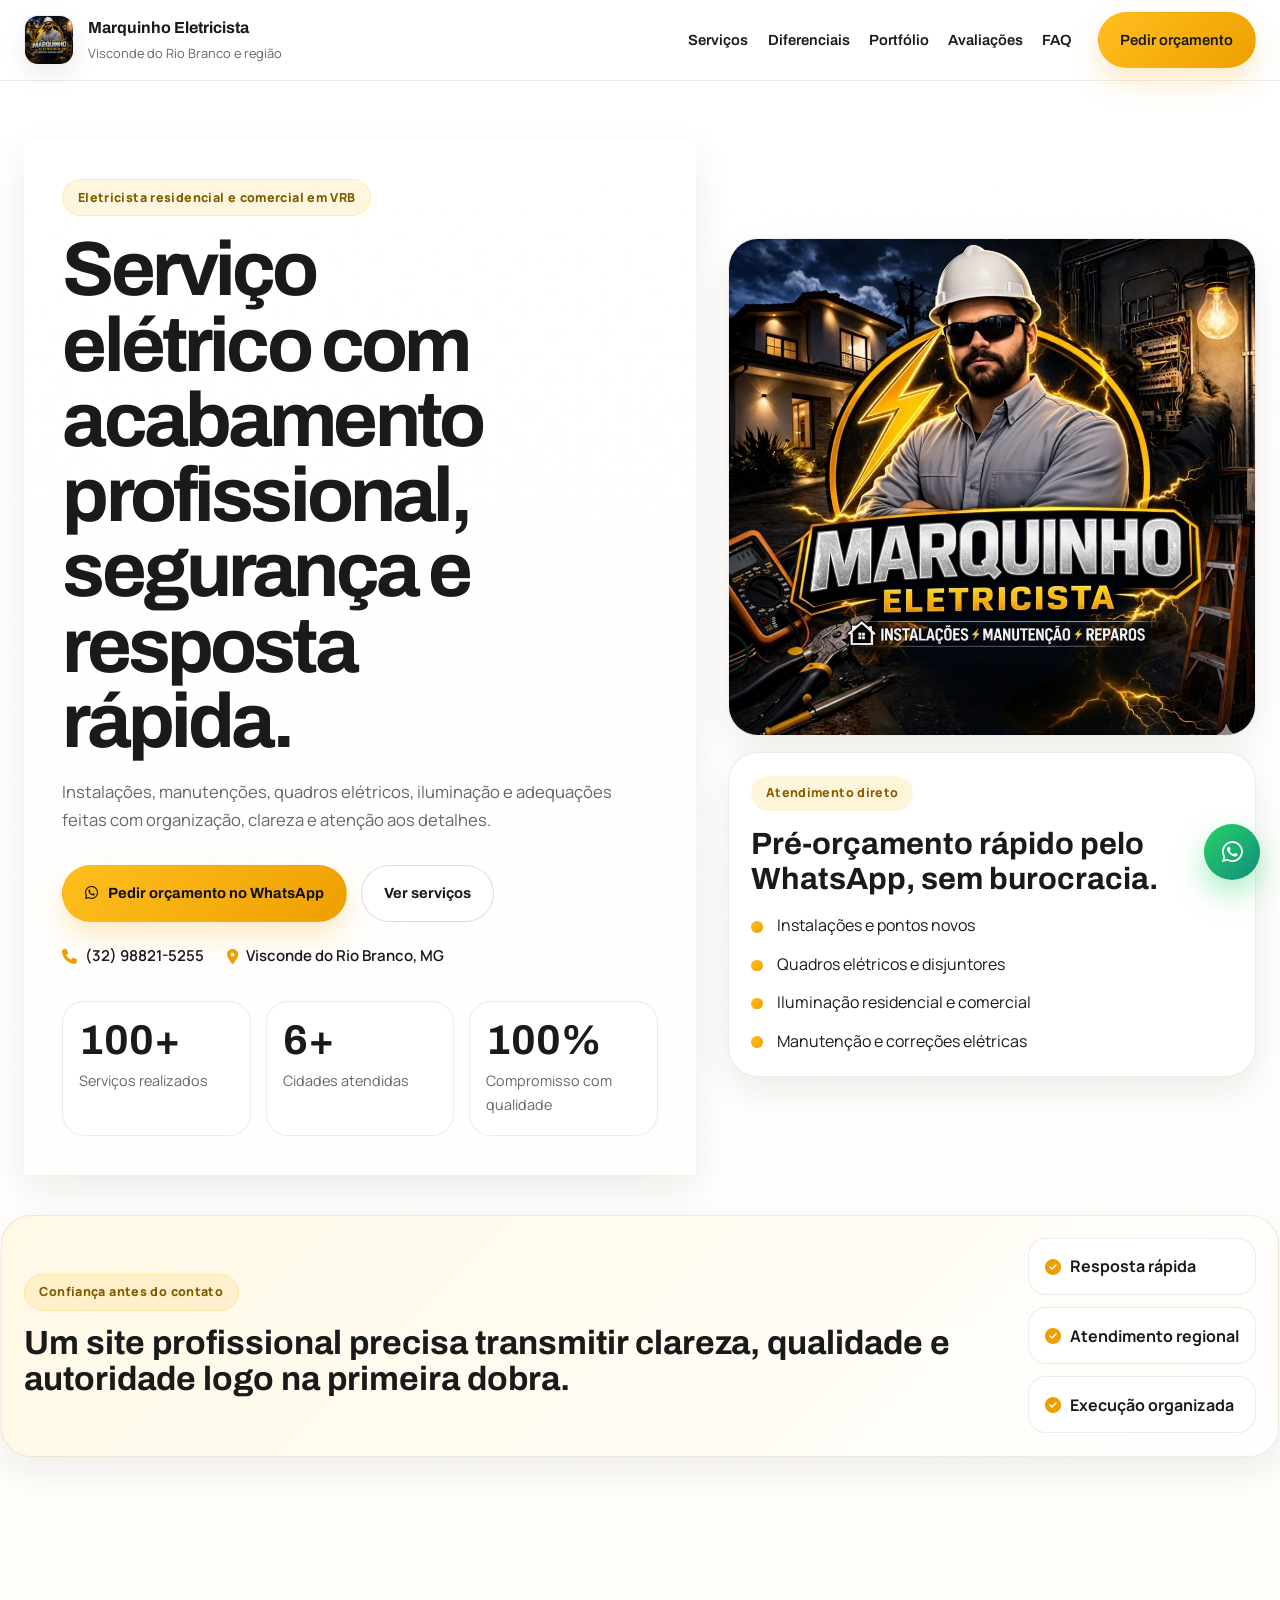
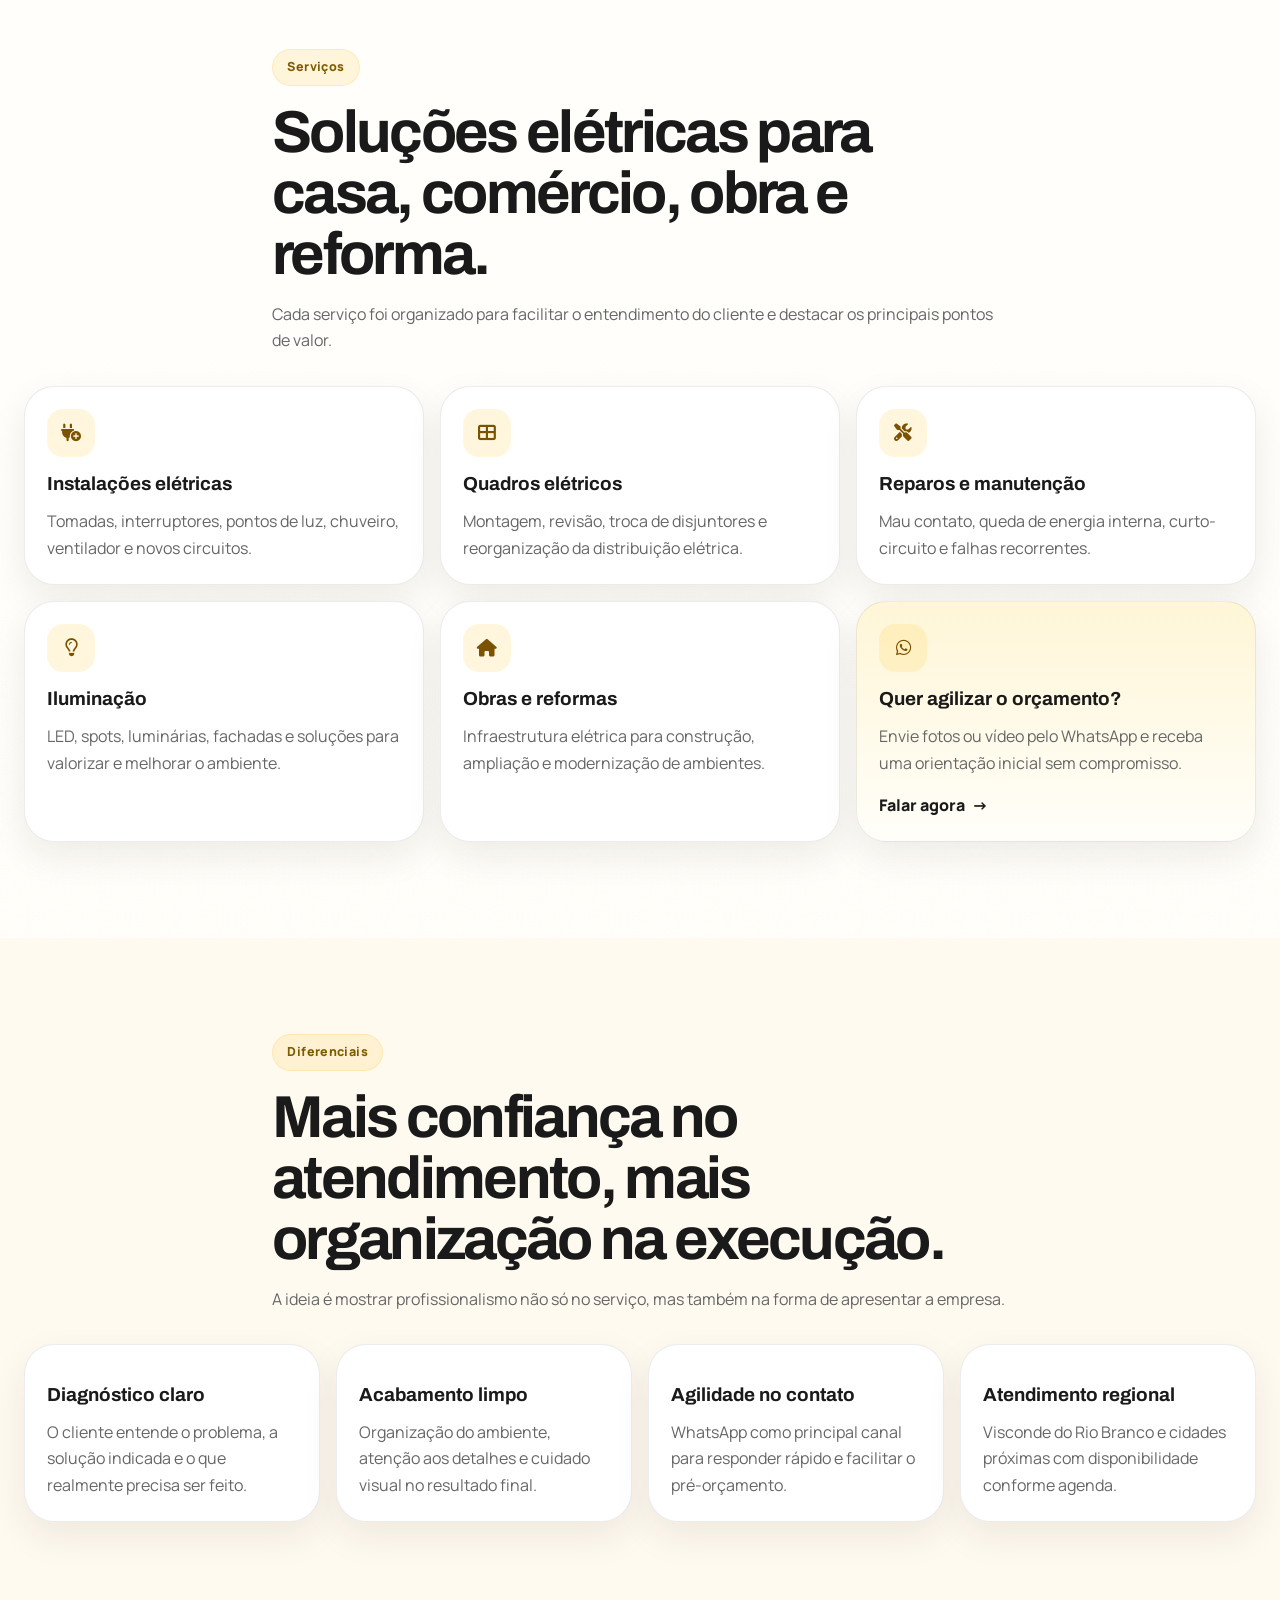
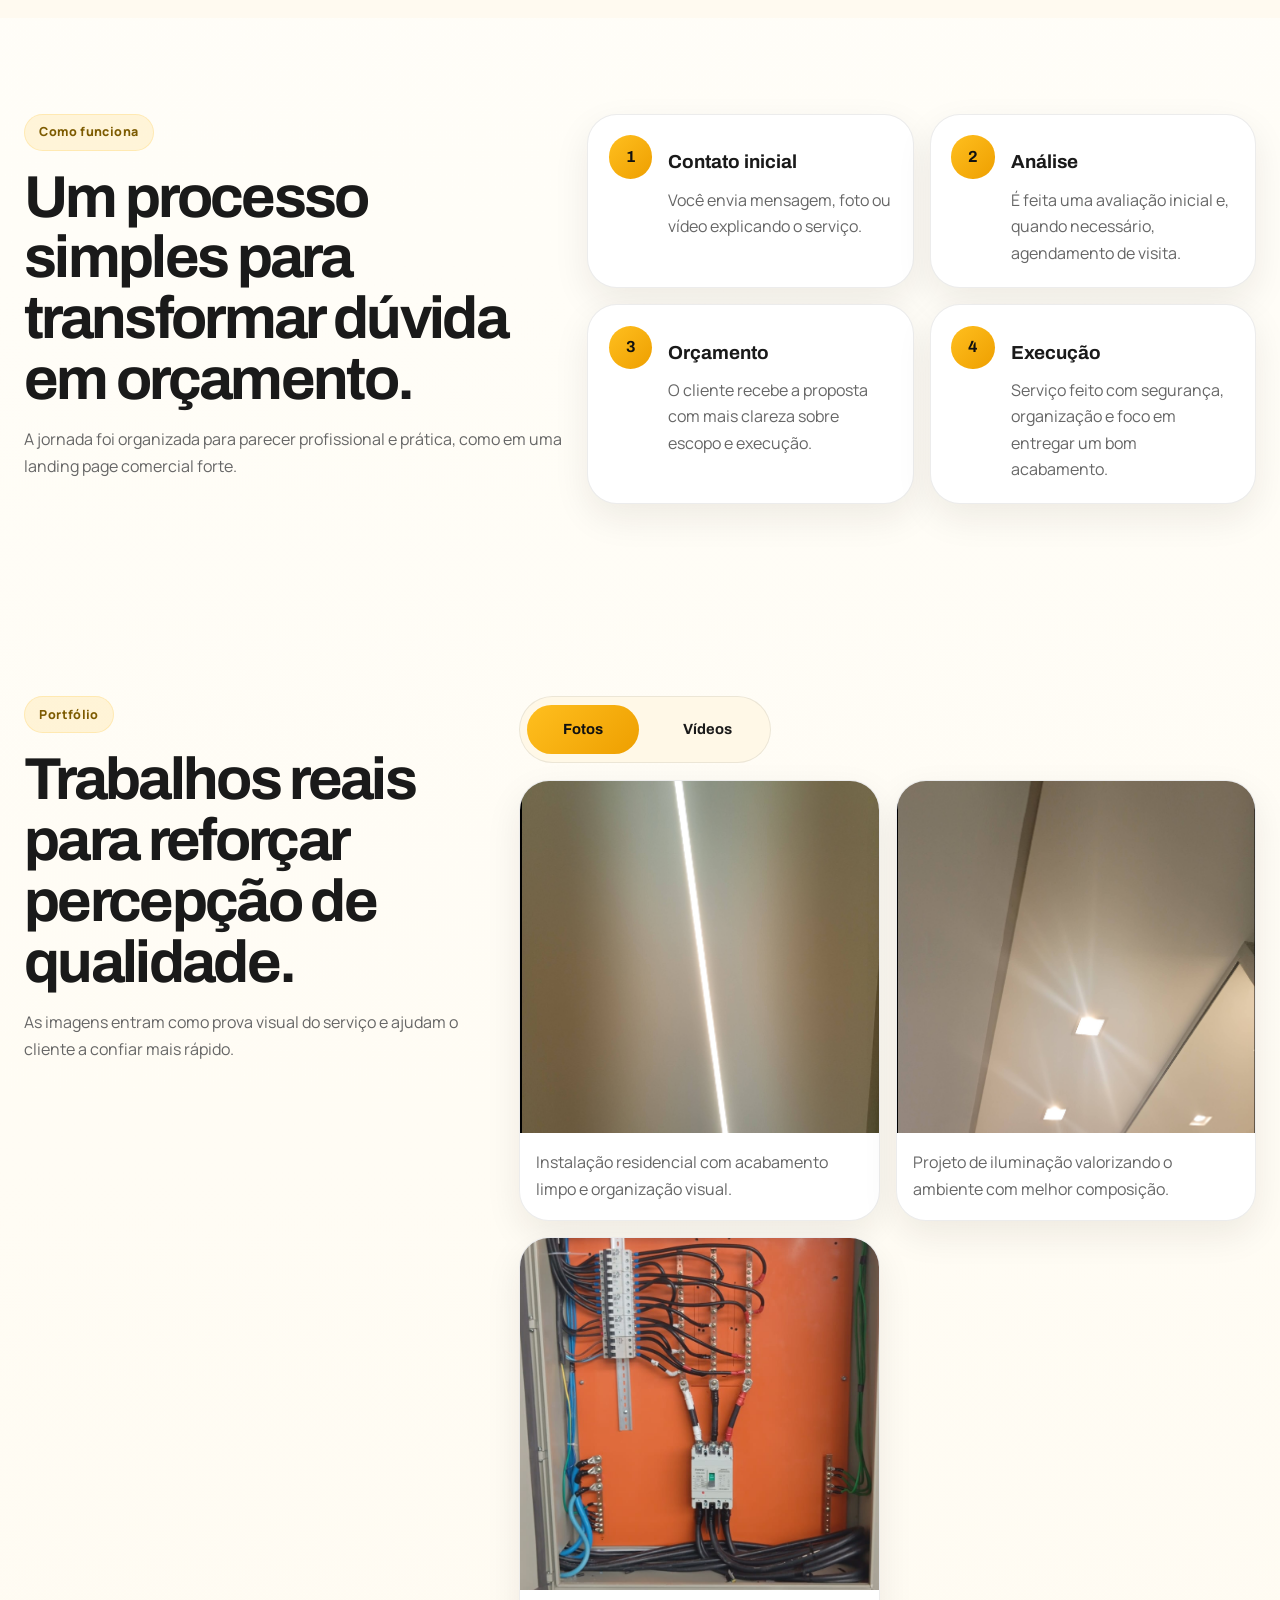
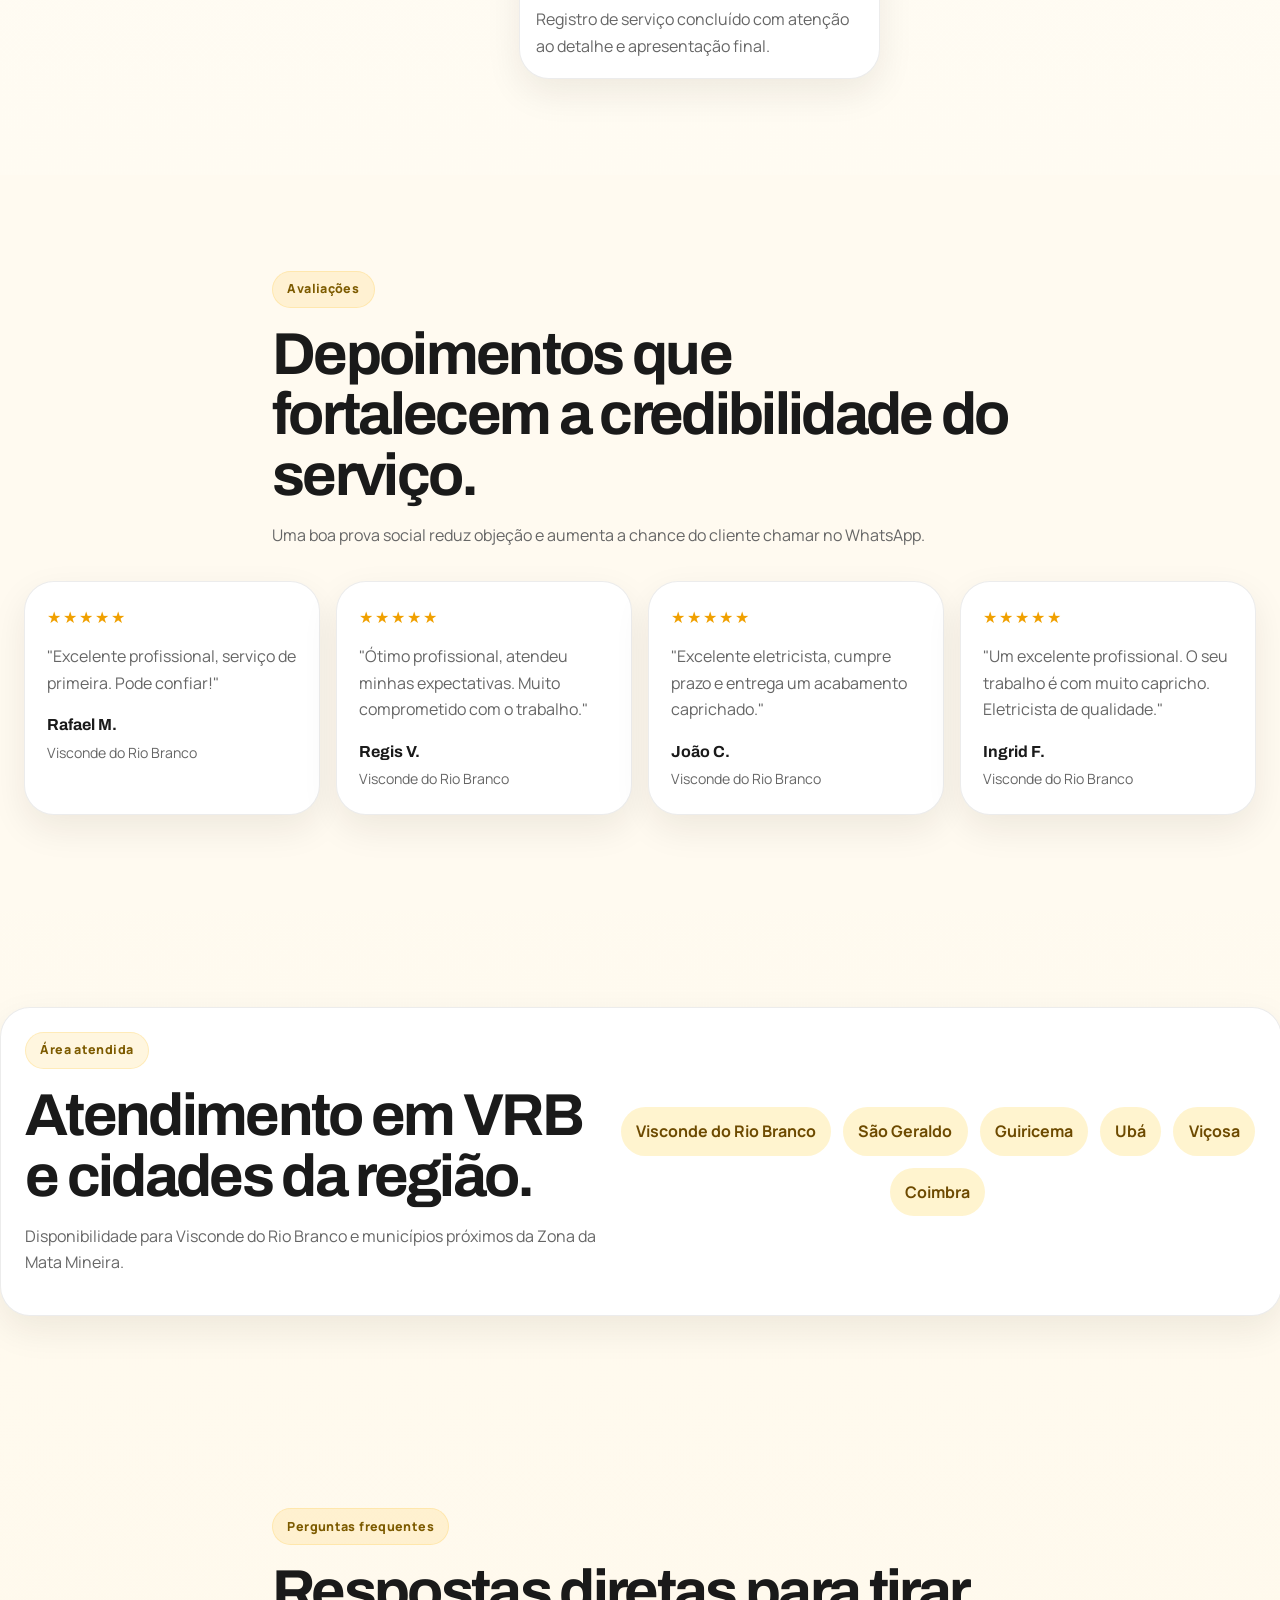
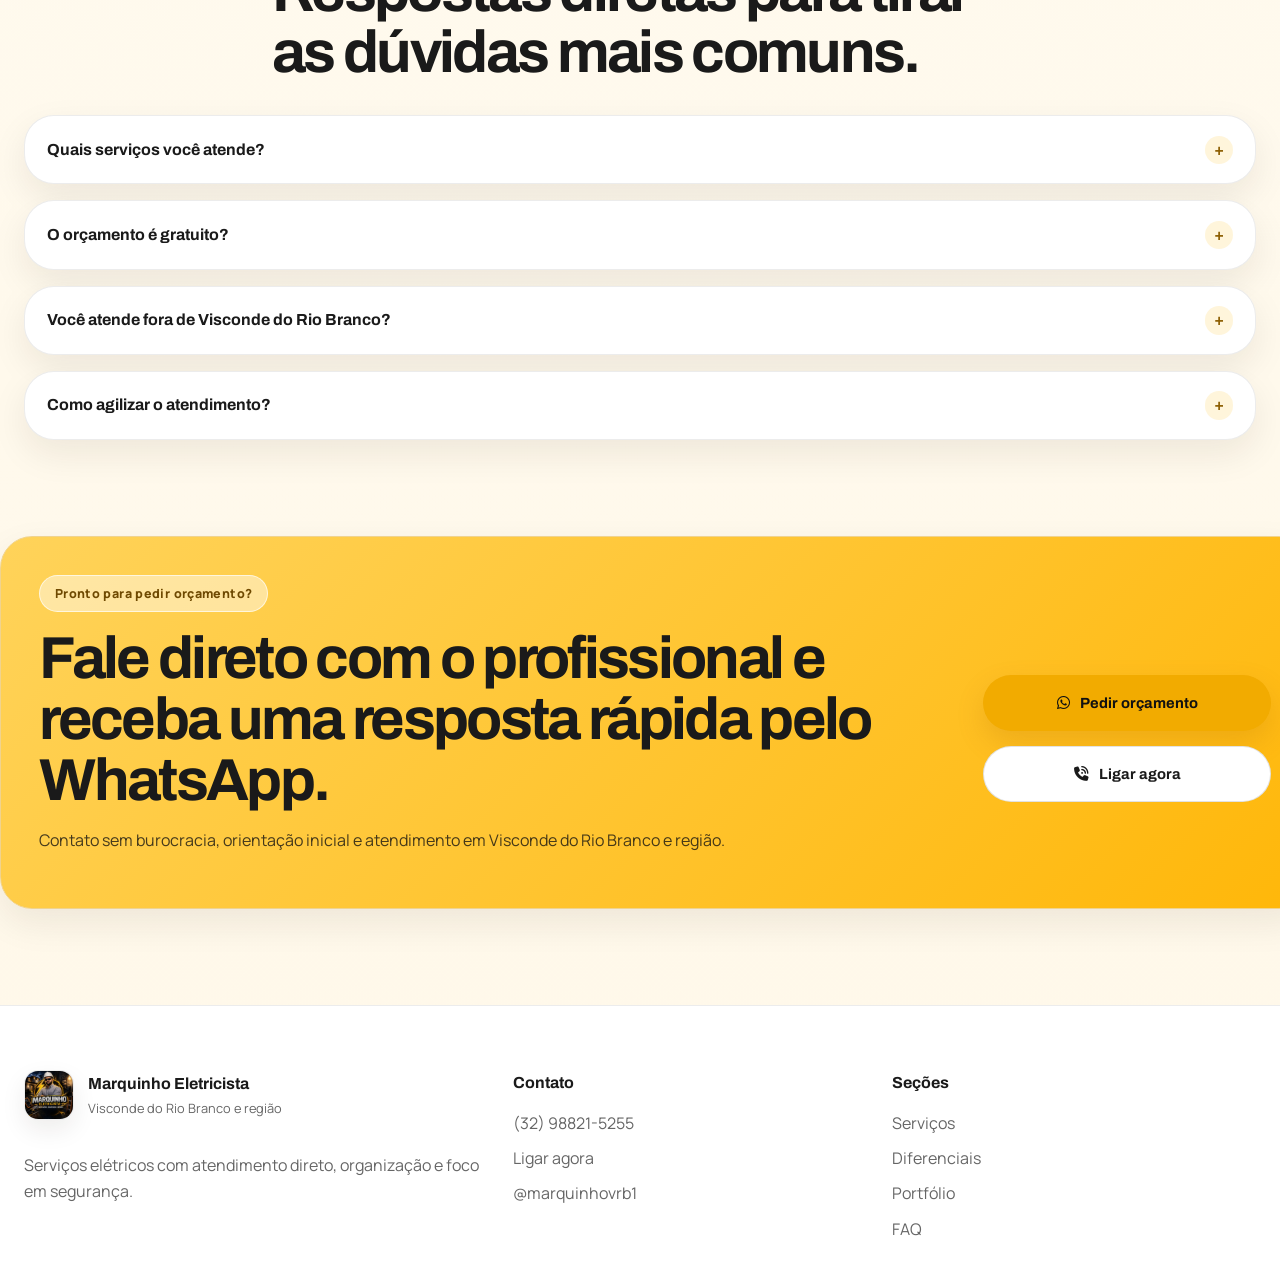
==== commit a3281087: "nova versão do site" ====
--- a/index.html
+++ b/index.html
@@ -3,178 +3,501 @@
 <head>
   <meta charset="UTF-8" />
   <meta name="viewport" content="width=device-width, initial-scale=1.0, viewport-fit=cover" />
-  <title>Marquinho Eletricista</title>
-  <meta name="description" content="Serviços elétricos residenciais e comerciais em Visconde do Rio Branco. Orçamento grátis. Atendimento 24h." />
+  <title>Marquinho Eletricista | Eletricista em Visconde do Rio Branco e região</title>
+  <meta
+    name="description"
+    content="Eletricista residencial e comercial em Visconde do Rio Branco e região. Instalações, reparos, quadros elétricos, iluminação e orçamento rápido pelo WhatsApp."
+  />
   <link rel="preconnect" href="https://fonts.googleapis.com" />
   <link rel="preconnect" href="https://fonts.gstatic.com" crossorigin />
-  <link href="https://fonts.googleapis.com/css2?family=Barlow+Condensed:wght@400;600;700;800;900&family=Barlow:wght@300;400;500&display=swap" rel="stylesheet" />
+  <link
+    href="https://fonts.googleapis.com/css2?family=Manrope:wght@400;500;600;700;800&family=Archivo:wght@600;700;800&display=swap"
+    rel="stylesheet"
+  />
   <link rel="stylesheet" href="https://cdnjs.cloudflare.com/ajax/libs/font-awesome/6.5.2/css/all.min.css" />
   <link rel="stylesheet" href="css/style.css" />
-  <link rel="icon" href="assets/MarquinFoto.png" type="image/png" />
+  <link rel="icon" href="assets/MarquinFoto02.jpeg" type="image/png" />
 </head>
 <body>
-  <canvas id="canvas-faixas"></canvas>
-
-  <div class="site">
-    <nav class="barra-navegacao" id="barra-navegacao">
-      <div class="logo-navegacao"><i class="fa-solid fa-bolt icone-raio"></i>MARQUINHO ELETRICISTA</div>
-      <a class="botao-navegacao" href="https://wa.me/5532988215255?text=Olá%20Marquinho%2C%20vim%20pelo%20site%20e%20quero%20fazer%20um%20orçamento." target="_blank">
-        <svg width="14" height="14" viewBox="0 0 24 24" fill="currentColor"><path d="M17.472 14.382c-.297-.149-1.758-.867-2.03-.967-.273-.099-.471-.148-.67.15-.197.297-.767.966-.94 1.164-.173.199-.347.223-.644.075-.297-.15-1.255-.463-2.39-1.475-.883-.788-1.48-1.761-1.653-2.059-.173-.297-.018-.458.13-.606.134-.133.298-.347.446-.52.149-.174.198-.298.298-.497.099-.198.05-.371-.025-.52-.075-.149-.669-1.612-.916-2.207-.242-.579-.487-.5-.669-.51-.173-.008-.371-.01-.57-.01-.198 0-.52.074-.792.372-.272.297-1.04 1.016-1.04 2.479 0 1.462 1.065 2.875 1.213 3.074.149.198 2.096 3.2 5.077 4.487.709.306 1.262.489 1.694.625.712.227 1.36.195 1.871.118.571-.085 1.758-.719 2.006-1.413.248-.694.248-1.289.173-1.413-.074-.124-.272-.198-.57-.347m-5.421 7.403h-.004a9.87 9.87 0 01-5.031-1.378l-.361-.214-3.741.982.998-3.648-.235-.374a9.86 9.86 0 01-1.51-5.26c.001-5.45 4.436-9.884 9.888-9.884 2.64 0 5.122 1.03 6.988 2.898a9.825 9.825 0 012.893 6.994c-.003 5.45-4.437 9.884-9.885 9.884m8.413-18.297A11.815 11.815 0 0012.05 0C5.495 0 .16 5.335.157 11.892c0 2.096.547 4.142 1.588 5.945L.057 24l6.305-1.654a11.882 11.882 0 005.683 1.448h.005c6.554 0 11.89-5.335 11.893-11.893a11.821 11.821 0 00-3.48-8.413z" /></svg>
-        Orçamento grátis
+  <a
+    class="botao-whatsapp"
+    href="https://wa.me/5532988215255?text=Olá%20Marquinho%2C%20vim%20pelo%20site%20e%20quero%20um%20orçamento."
+    target="_blank"
+    rel="noreferrer"
+    aria-label="Chamar no WhatsApp"
+  >
+    <i class="fa-brands fa-whatsapp"></i>
+  </a>
+
+  <header class="topo-site" id="inicio">
+    <div class="largura-site barra-topo">
+      <a class="marca" href="#inicio" aria-label="Marquinho Eletricista">
+        <span class="marca-caixa">
+          <img src="assets/MarquinFoto02.jpeg" alt="Logo Marquinho Eletricista" class="marca-imagem" />
+        </span>
+        <span class="marca-texto">
+          <strong>Marquinho Eletricista</strong>
+          <small>Visconde do Rio Branco e região</small>
+        </span>
       </a>
-    </nav>
-
-    <section class="secao-principal">
-      <div class="grade-principal"></div>
-      <div class="brilho-principal"></div>
-      <div class="conteudo-principal">
-        <div class="selo-principal">Eletricista em VRB</div>
-        <h1 class="titulo-principal">Sua instalação<br /><em>no padrão certo.</em></h1>
-        <p class="texto-principal">Serviços elétricos residenciais e comerciais com qualidade, segurança e garantia. Atendimento ágil em Visconde do Rio Branco e região.</p>
-        <div class="acoes-principais">
-          <a class="botao-destaque" href="https://wa.me/5532988215255?text=Olá%20Marquinho%2C%20quero%20um%20orçamento%20para%20um%20serviço%20elétrico." target="_blank">
-            <svg width="18" height="18" viewBox="0 0 24 24" fill="currentColor"><path d="M17.472 14.382c-.297-.149-1.758-.867-2.03-.967-.273-.099-.471-.148-.67.15-.197.297-.767.966-.94 1.164-.173.199-.347.223-.644.075-.297-.15-1.255-.463-2.39-1.475-.883-.788-1.48-1.761-1.653-2.059-.173-.297-.018-.458.13-.606.134-.133.298-.347.446-.52.149-.174.198-.298.298-.497.099-.198.05-.371-.025-.52-.075-.149-.669-1.612-.916-2.207-.242-.579-.487-.5-.669-.51-.173-.008-.371-.01-.57-.01-.198 0-.52.074-.792.372-.272.297-1.04 1.016-1.04 2.479 0 1.462 1.065 2.875 1.213 3.074.149.198 2.096 3.2 5.077 4.487.709.306 1.262.489 1.694.625.712.227 1.36.195 1.871.118.571-.085 1.758-.719 2.006-1.413.248-.694.248-1.289.173-1.413-.074-.124-.272-.198-.57-.347m-5.421 7.403h-.004a9.87 9.87 0 01-5.031-1.378l-.361-.214-3.741.982.998-3.648-.235-.374a9.86 9.86 0 01-1.51-5.26c.001-5.45 4.436-9.884 9.888-9.884 2.64 0 5.122 1.03 6.988 2.898a9.825 9.825 0 012.893 6.994c-.003 5.45-4.437 9.884-9.885 9.884m8.413-18.297A11.815 11.815 0 0012.05 0C5.495 0 .16 5.335.157 11.892c0 2.096.547 4.142 1.588 5.945L.057 24l6.305-1.654a11.882 11.882 0 005.683 1.448h.005c6.554 0 11.89-5.335 11.893-11.893a11.821 11.821 0 00-3.48-8.413z" /></svg>
-            Falar no WhatsApp
+
+      <button class="botao-menu" type="button" aria-expanded="false" aria-controls="menu-site" aria-label="Abrir menu">
+        <span></span>
+        <span></span>
+        <span></span>
+      </button>
+
+      <nav class="menu-site" id="menu-site" aria-label="Principal">
+        <a href="#servicos">Serviços</a>
+        <a href="#diferenciais">Diferenciais</a>
+        <a href="#portfolio">Portfólio</a>
+        <a href="#avaliacoes">Avaliações</a>
+        <a href="#faq">FAQ</a>
+        <a class="botao botao-amarelo menu-destaque" href="https://wa.me/5532988215255?text=Olá%20Marquinho%2C%20quero%20um%20orçamento%20para%20um%20serviço%20elétrico." target="_blank" rel="noreferrer">
+          Pedir orçamento
+        </a>
+      </nav>
+    </div>
+  </header>
+
+  <main>
+    <section class="abertura">
+      <div class="largura-site abertura-grade">
+        <div class="abertura-texto surgir">
+          <span class="selo">Eletricista residencial e comercial em VRB</span>
+          <h1>Serviço elétrico com acabamento profissional, segurança e resposta rápida.</h1>
+          <p class="abertura-descricao">
+            Instalações, manutenções, quadros elétricos, iluminação e adequações feitas com organização, clareza e atenção aos detalhes.
+          </p>
+
+          <div class="abertura-acoes">
+            <a class="botao botao-amarelo" href="https://wa.me/5532988215255?text=Olá%20Marquinho%2C%20quero%20um%20orçamento%20para%20um%20serviço%20elétrico." target="_blank" rel="noreferrer">
+              <i class="fa-brands fa-whatsapp"></i>
+              Pedir orçamento no WhatsApp
+            </a>
+            <a class="botao botao-claro" href="#servicos">
+              Ver serviços
+            </a>
+          </div>
+
+          <div class="abertura-contato">
+            <span><i class="fa-solid fa-phone"></i> (32) 98821-5255</span>
+            <span><i class="fa-solid fa-location-dot"></i> Visconde do Rio Branco, MG</span>
+          </div>
+
+          <div class="abertura-numeros">
+            <article class="card-numero">
+              <strong class="numero-destaque" data-valor-final="100" data-sufixo="+">0</strong>
+              <span>Serviços realizados</span>
+            </article>
+            <article class="card-numero">
+              <strong class="numero-destaque" data-valor-final="6" data-sufixo="+">0</strong>
+              <span>Cidades atendidas</span>
+            </article>
+            <article class="card-numero">
+              <strong class="numero-destaque" data-valor-final="100" data-sufixo="%">0</strong>
+              <span>Compromisso com qualidade</span>
+            </article>
+          </div>
+        </div>
+
+        <div class="abertura-lateral surgir">
+          <div class="card-foto-abertura">
+            <img src="assets/MarquinFoto02.jpeg" alt="Marquinho Eletricista" class="foto-abertura" />
+          </div>
+
+          <div class="painel-abertura">
+            <span class="mini-selo">Atendimento direto</span>
+            <h2>Pré-orçamento rápido pelo WhatsApp, sem burocracia.</h2>
+            <ul class="lista-check">
+              <li>Instalações e pontos novos</li>
+              <li>Quadros elétricos e disjuntores</li>
+              <li>Iluminação residencial e comercial</li>
+              <li>Manutenção e correções elétricas</li>
+            </ul>
+          </div>
+        </div>
+      </div>
+    </section>
+
+    <section class="bloco faixa">
+      <div class="largura-site faixa-grade surgir">
+        <div>
+          <span class="selo">Confiança antes do contato</span>
+          <h2>Um site profissional precisa transmitir clareza, qualidade e autoridade logo na primeira dobra.</h2>
+        </div>
+        <div class="faixa-pontos">
+          <span><i class="fa-solid fa-circle-check"></i> Resposta rápida</span>
+          <span><i class="fa-solid fa-circle-check"></i> Atendimento regional</span>
+          <span><i class="fa-solid fa-circle-check"></i> Execução organizada</span>
+        </div>
+      </div>
+    </section>
+
+    <section class="bloco" id="servicos">
+      <div class="largura-site cabecalho-bloco surgir">
+        <span class="selo">Serviços</span>
+        <h2>Soluções elétricas para casa, comércio, obra e reforma.</h2>
+        <p>
+          Cada serviço foi organizado para facilitar o entendimento do cliente e destacar os principais pontos de valor.
+        </p>
+      </div>
+
+      <div class="largura-site grade-cards grade-servicos">
+        <article class="card-servico surgir">
+          <span class="icone-servico"><i class="fa-solid fa-plug-circle-plus"></i></span>
+          <h3>Instalações elétricas</h3>
+          <p>Tomadas, interruptores, pontos de luz, chuveiro, ventilador e novos circuitos.</p>
+        </article>
+        <article class="card-servico surgir">
+          <span class="icone-servico"><i class="fa-solid fa-table-cells-large"></i></span>
+          <h3>Quadros elétricos</h3>
+          <p>Montagem, revisão, troca de disjuntores e reorganização da distribuição elétrica.</p>
+        </article>
+        <article class="card-servico surgir">
+          <span class="icone-servico"><i class="fa-solid fa-screwdriver-wrench"></i></span>
+          <h3>Reparos e manutenção</h3>
+          <p>Mau contato, queda de energia interna, curto-circuito e falhas recorrentes.</p>
+        </article>
+        <article class="card-servico surgir">
+          <span class="icone-servico"><i class="fa-regular fa-lightbulb"></i></span>
+          <h3>Iluminação</h3>
+          <p>LED, spots, luminárias, fachadas e soluções para valorizar e melhorar o ambiente.</p>
+        </article>
+        <article class="card-servico surgir">
+          <span class="icone-servico"><i class="fa-solid fa-house"></i></span>
+          <h3>Obras e reformas</h3>
+          <p>Infraestrutura elétrica para construção, ampliação e modernização de ambientes.</p>
+        </article>
+        <article class="card-servico card-servico-destaque surgir">
+          <span class="icone-servico"><i class="fa-brands fa-whatsapp"></i></span>
+          <h3>Quer agilizar o orçamento?</h3>
+          <p>Envie fotos ou vídeo pelo WhatsApp e receba uma orientação inicial sem compromisso.</p>
+          <a class="link-texto" href="https://wa.me/5532988215255?text=Olá%20Marquinho%2C%20quero%20uma%20avaliação%20do%20meu%20serviço%20elétrico." target="_blank" rel="noreferrer">
+            Falar agora
           </a>
-          <a class="botao-secundario" href="tel:+5532999995255">
-            <svg width="16" height="16" viewBox="0 0 24 24" fill="currentColor"><path d="M6.62 10.79a15.053 15.053 0 006.59 6.59l2.2-2.2c.27-.27.67-.36 1.02-.24 1.12.37 2.33.57 3.57.57.55 0 1 .45 1 1V20c0 .55-.45 1-1 1-9.39 0-17-7.61-17-17 0-.55.45-1 1-1h3.5c.55 0 1 .45 1 1 0 1.25.2 2.45.57 3.57.11.35.03.74-.25 1.02l-2.2 2.2z" /></svg>
+        </article>
+      </div>
+    </section>
+
+    <section class="bloco bloco-suave" id="diferenciais">
+      <div class="largura-site cabecalho-bloco surgir">
+        <span class="selo">Diferenciais</span>
+        <h2>Mais confiança no atendimento, mais organização na execução.</h2>
+        <p>
+          A ideia é mostrar profissionalismo não só no serviço, mas também na forma de apresentar a empresa.
+        </p>
+      </div>
+
+      <div class="largura-site grade-cards grade-diferenciais">
+        <article class="card-diferencial surgir">
+          <h3>Diagnóstico claro</h3>
+          <p>O cliente entende o problema, a solução indicada e o que realmente precisa ser feito.</p>
+        </article>
+        <article class="card-diferencial surgir">
+          <h3>Acabamento limpo</h3>
+          <p>Organização do ambiente, atenção aos detalhes e cuidado visual no resultado final.</p>
+        </article>
+        <article class="card-diferencial surgir">
+          <h3>Agilidade no contato</h3>
+          <p>WhatsApp como principal canal para responder rápido e facilitar o pré-orçamento.</p>
+        </article>
+        <article class="card-diferencial surgir">
+          <h3>Atendimento regional</h3>
+          <p>Visconde do Rio Branco e cidades próximas com disponibilidade conforme agenda.</p>
+        </article>
+      </div>
+    </section>
+
+    <section class="bloco">
+      <div class="largura-site area-processo">
+        <div class="texto-processo surgir">
+          <span class="selo">Como funciona</span>
+          <h2>Um processo simples para transformar dúvida em orçamento.</h2>
+          <p>
+            A jornada foi organizada para parecer profissional e prática, como em uma landing page comercial forte.
+          </p>
+        </div>
+
+        <div class="grade-processo">
+          <article class="card-processo surgir">
+            <span>1</span>
+            <div>
+              <h3>Contato inicial</h3>
+              <p>Você envia mensagem, foto ou vídeo explicando o serviço.</p>
+            </div>
+          </article>
+          <article class="card-processo surgir">
+            <span>2</span>
+            <div>
+              <h3>Análise</h3>
+              <p>É feita uma avaliação inicial e, quando necessário, agendamento de visita.</p>
+            </div>
+          </article>
+          <article class="card-processo surgir">
+            <span>3</span>
+            <div>
+              <h3>Orçamento</h3>
+              <p>O cliente recebe a proposta com mais clareza sobre escopo e execução.</p>
+            </div>
+          </article>
+          <article class="card-processo surgir">
+            <span>4</span>
+            <div>
+              <h3>Execução</h3>
+              <p>Serviço feito com segurança, organização e foco em entregar um bom acabamento.</p>
+            </div>
+          </article>
+        </div>
+      </div>
+    </section>
+
+    <section class="bloco" id="portfolio">
+      <div class="largura-site area-portfolio">
+        <div class="cabecalho-bloco surgir">
+          <span class="selo">Portfólio</span>
+          <h2>Trabalhos reais para reforçar percepção de qualidade.</h2>
+          <p>
+            As imagens entram como prova visual do serviço e ajudam o cliente a confiar mais rápido.
+          </p>
+        </div>
+
+        <div class="abas-portfolio surgir" data-grupo-abas>
+          <div class="lista-abas-portfolio" role="tablist" aria-label="Portfólio">
+            <button
+              class="aba-portfolio ativo"
+              type="button"
+              role="tab"
+              aria-selected="true"
+              aria-controls="portfolio-fotos"
+              id="aba-fotos"
+              data-botao-aba="fotos"
+            >
+              Fotos
+            </button>
+            <button
+              class="aba-portfolio"
+              type="button"
+              role="tab"
+              aria-selected="false"
+              aria-controls="portfolio-videos"
+              id="aba-videos"
+              data-botao-aba="videos"
+            >
+              Vídeos
+            </button>
+          </div>
+
+          <div
+            class="painel-portfolio ativo"
+            id="portfolio-fotos"
+            role="tabpanel"
+            aria-labelledby="aba-fotos"
+            data-painel-aba="fotos"
+          >
+            <div class="grade-portfolio grade-fotos">
+              <figure class="card-portfolio card-portfolio-destaque">
+                <img src="assets/trabalho01.png" alt="Instalação elétrica residencial" loading="lazy" />
+                <figcaption>Instalação residencial com acabamento limpo e organização visual.</figcaption>
+              </figure>
+              <figure class="card-portfolio">
+                <img src="assets/trabalho02.png" alt="Projeto de iluminação em gesso" loading="lazy" />
+                <figcaption>Projeto de iluminação valorizando o ambiente com melhor composição.</figcaption>
+              </figure>
+              <figure class="card-portfolio">
+                <img src="assets/trabalho09.jpeg" alt="Serviço elétrico finalizado" loading="lazy" />
+                <figcaption>Registro de serviço concluído com atenção ao detalhe e apresentação final.</figcaption>
+              </figure>
+            </div>
+          </div>
+
+          <div
+            class="painel-portfolio"
+            id="portfolio-videos"
+            role="tabpanel"
+            aria-labelledby="aba-videos"
+            data-painel-aba="videos"
+            hidden
+          >
+            <div class="grade-portfolio grade-videos">
+              <figure class="card-portfolio card-video card-portfolio-destaque">
+                <video controls muted playsinline preload="metadata">
+                  <source src="assets/trabalho03.mp4" type="video/mp4" />
+                </video>
+                <figcaption>Execução prática mostrando acabamento e andamento do serviço.</figcaption>
+              </figure>
+              <figure class="card-portfolio card-video">
+                <video controls muted playsinline preload="metadata">
+                  <source src="assets/trabalho04.mp4" type="video/mp4" />
+                </video>
+                <figcaption>Detalhes do processo em vídeo para reforçar confiança no trabalho realizado.</figcaption>
+              </figure>
+              <figure class="card-portfolio card-video">
+                <video controls muted playsinline preload="metadata">
+                  <source src="assets/trabalho05.mp4" type="video/mp4" />
+                </video>
+                <figcaption>Apresentação visual do serviço com foco em organização e resultado.</figcaption>
+              </figure>
+              <figure class="card-portfolio card-video">
+                <video controls muted playsinline preload="metadata">
+                  <source src="assets/trabalho06.mp4" type="video/mp4" />
+                </video>
+                <figcaption>Mais um exemplo de execução para ampliar a prova visual do portfólio.</figcaption>
+              </figure>
+              <figure class="card-portfolio card-video">
+                <video controls muted playsinline preload="metadata">
+                  <source src="assets/trabalho07.mp4" type="video/mp4" />
+                </video>
+                <figcaption>Registro em vídeo mostrando presença profissional e andamento do atendimento.</figcaption>
+              </figure>
+              <figure class="card-portfolio card-video">
+                <video controls muted playsinline preload="metadata">
+                  <source src="assets/trabalho08.mp4" type="video/mp4" />
+                </video>
+                <figcaption>Material em vídeo para reforçar credibilidade e percepção de qualidade.</figcaption>
+              </figure>
+            </div>
+          </div>
+        </div>
+      </div>
+    </section>
+
+    <section class="bloco bloco-suave" id="avaliacoes">
+      <div class="largura-site cabecalho-bloco surgir">
+        <span class="selo">Avaliações</span>
+        <h2>Depoimentos que fortalecem a credibilidade do serviço.</h2>
+        <p>
+          Uma boa prova social reduz objeção e aumenta a chance do cliente chamar no WhatsApp.
+        </p>
+      </div>
+
+      <div class="largura-site grade-cards grade-avaliacoes">
+        <article class="card-avaliacao surgir">
+          <div class="estrelas" aria-label="5 estrelas">★★★★★</div>
+          <p>"Excelente profissional, serviço de primeira. Pode confiar!"</p>
+          <strong>Rafael M.</strong>
+          <span>Visconde do Rio Branco</span>
+        </article>
+        <article class="card-avaliacao surgir">
+          <div class="estrelas" aria-label="5 estrelas">★★★★★</div>
+          <p>"Ótimo profissional, atendeu minhas expectativas. Muito comprometido com o trabalho."</p>
+          <strong>Regis V.</strong>
+          <span>Visconde do Rio Branco</span>
+        </article>
+        <article class="card-avaliacao surgir">
+          <div class="estrelas" aria-label="5 estrelas">★★★★★</div>
+          <p>"Excelente eletricista, cumpre prazo e entrega um acabamento caprichado."</p>
+          <strong>João C.</strong>
+          <span>Visconde do Rio Branco</span>
+        </article>
+        <article class="card-avaliacao surgir">
+          <div class="estrelas" aria-label="5 estrelas">★★★★★</div>
+          <p>"Um excelente profissional. O seu trabalho é com muito capricho. Eletricista de qualidade."</p>
+          <strong>Ingrid F.</strong>
+          <span>Visconde do Rio Branco</span>
+        </article>
+      </div>
+    </section>
+
+    <section class="bloco">
+      <div class="largura-site caixa-cobertura surgir">
+        <div class="texto-cobertura">
+          <span class="selo">Área atendida</span>
+          <h2>Atendimento em VRB e cidades da região.</h2>
+          <p>Disponibilidade para Visconde do Rio Branco e municípios próximos da Zona da Mata Mineira.</p>
+        </div>
+
+        <div class="lista-cobertura">
+          <span>Visconde do Rio Branco</span>
+          <span>São Geraldo</span>
+          <span>Guiricema</span>
+          <span>Ubá</span>
+          <span>Viçosa</span>
+          <span>Coimbra</span>
+        </div>
+      </div>
+    </section>
+
+    <section class="bloco" id="faq">
+      <div class="largura-site cabecalho-bloco surgir">
+        <span class="selo">Perguntas frequentes</span>
+        <h2>Respostas diretas para tirar as dúvidas mais comuns.</h2>
+      </div>
+
+      <div class="largura-site lista-faq">
+        <details class="item-faq surgir">
+          <summary>Quais serviços você atende?</summary>
+          <p>Instalações elétricas, reparos, iluminação, quadros elétricos, manutenção residencial e comercial, além de apoio para obras e reformas.</p>
+        </details>
+        <details class="item-faq surgir">
+          <summary>O orçamento é gratuito?</summary>
+          <p>Sim. O primeiro contato e a avaliação inicial são sem compromisso, e muita coisa já pode ser adiantada com fotos ou vídeo.</p>
+        </details>
+        <details class="item-faq surgir">
+          <summary>Você atende fora de Visconde do Rio Branco?</summary>
+          <p>Sim. O atendimento também pode acontecer em cidades próximas, conforme disponibilidade e tipo de serviço.</p>
+        </details>
+        <details class="item-faq surgir">
+          <summary>Como agilizar o atendimento?</summary>
+          <p>Envie mensagem com fotos, vídeo e uma explicação breve do problema para acelerar a orientação inicial.</p>
+        </details>
+      </div>
+    </section>
+
+    <section class="bloco-cta">
+      <div class="largura-site caixa-cta surgir">
+        <div>
+          <span class="selo">Pronto para pedir orçamento?</span>
+          <h2>Fale direto com o profissional e receba uma resposta rápida pelo WhatsApp.</h2>
+          <p>Contato sem burocracia, orientação inicial e atendimento em Visconde do Rio Branco e região.</p>
+        </div>
+        <div class="acoes-cta">
+          <a class="botao botao-amarelo" href="https://wa.me/5532988215255?text=Olá%20Marquinho%2C%20quero%20pedir%20um%20orçamento." target="_blank" rel="noreferrer">
+            <i class="fa-brands fa-whatsapp"></i>
+            Pedir orçamento
+          </a>
+          <a class="botao botao-claro" href="tel:+5532988215255">
+            <i class="fa-solid fa-phone-volume"></i>
             Ligar agora
           </a>
         </div>
       </div>
-
-      <div class="estatisticas-principais">
-        <div class="bloco-estatistica"><div class="numero-estatistica" data-target="100" data-suf="+">500+</div><div class="rotulo-estatistica">Serviços realizados</div></div>
-        <div class="bloco-estatistica"><div class="numero-estatistica" data-target="100" data-suf="%">100%</div><div class="rotulo-estatistica">Garantia</div></div>
-      </div>
-    </section>
-
-    <section class="secao">
-      <div class="container">
-        <div class="aparecer">
-          <p class="etiqueta-secao">O que eu faço</p>
-          <h2 class="titulo-secao">Serviços <em>completos</em></h2>
-          <p class="texto-secao">Do reparo simples à instalação completa, tudo com segurança e nota fiscal.</p>
-        </div>
-        <div class="grade-servicos aparecer">
-          <div class="cartao-servico"><span class="numero-servico">01</span><div class="icone-servico"><i class="fa-solid fa-plug-circle-bolt"></i></div><div class="nome-servico">Instalações Elétricas</div><div class="descricao-servico">Tomadas, interruptores, pontos de luz e circuitos novos.</div></div>
-          <div class="cartao-servico"><span class="numero-servico">02</span><div class="icone-servico"><i class="fa-solid fa-boxes-stacked"></i></div><div class="nome-servico">Quadros Elétricos</div><div class="descricao-servico">Montagem, revisão e modernização de quadros de distribuição.</div></div>
-          <div class="cartao-servico"><span class="numero-servico">03</span><div class="icone-servico"><i class="fa-solid fa-screwdriver-wrench"></i></div><div class="nome-servico">Reparos e Manutenção</div><div class="descricao-servico">Curto-circuito, disjuntor queimado, fiação com defeito.</div></div>
-          <div class="cartao-servico"><span class="numero-servico">04</span><div class="icone-servico"><i class="fa-regular fa-lightbulb"></i></div><div class="nome-servico">Iluminação</div><div class="descricao-servico">LED, spots embutidos, pendentes, jardim e fachada.</div></div>
-          <div class="cartao-servico"><span class="numero-servico">06</span><div class="icone-servico"><i class="fa-solid fa-building"></i></div><div class="nome-servico">Obras e Reformas</div><div class="descricao-servico">Projeto elétrico completo para construções e reformas.</div></div>
-        </div>
-      </div>
-    </section>
-
-    <section class="secao-carrossel">
-      <div class="cabecalho-carrossel container">
-        <div class="aparecer">
-          <p class="etiqueta-secao">Portfólio</p>
-          <h2 class="titulo-secao">Trabalhos <em>realizados</em></h2>
-        </div>
-        <div class="navegacao-carrossel aparecer">
-          <button class="botao-carrossel desativado" id="botao-anterior" aria-label="Anterior"><svg width="16" height="16" viewBox="0 0 24 24" fill="none" stroke="currentColor" stroke-width="2.5" stroke-linecap="round" stroke-linejoin="round"><polyline points="15 18 9 12 15 6" /></svg></button>
-          <button class="botao-carrossel" id="botao-proximo" aria-label="Próximo"><svg width="16" height="16" viewBox="0 0 24 24" fill="none" stroke="currentColor" stroke-width="2.5" stroke-linecap="round" stroke-linejoin="round"><polyline points="9 18 15 12 9 6" /></svg></button>
-        </div>
-      </div>
-      <div class="area-carrossel" id="area-carrossel">
-        <div class="trilha-carrossel" id="trilha-carrossel">
-          <div class="slide-carrossel">
-            <img class="imagem-carrossel" src="assets/trabalho01.png" alt="Trabalho 1" />
-            <div class="legenda-carrossel">Instalação residencial</div>
-          </div>
-          <div class="slide-carrossel">
-            <img class="imagem-carrossel" src="assets/trabalho02.png" alt="Trabalho 2" />
-            <div class="legenda-carrossel">Iluminação em gesso</div>
-          </div>
-        </div>
-      </div>
-      <div class="paginacao-carrossel" id="paginacao-carrossel"></div>
-    </section>
-
-    <section class="secao">
-      <div class="container">
-        <div class="aparecer">
-          <p class="etiqueta-secao">Por que me escolher</p>
-          <h2 class="titulo-secao">Compromisso <em>com você</em></h2>
-        </div>
-        <div class="grade-motivos">
-          <div class="cartao-motivo aparecer"><div class="icone-motivo"><i class="fa-solid fa-circle-check"></i></div><div class="titulo-motivo">Serviço com garantia</div><div class="descricao-motivo">Todo trabalho tem garantia por escrito. Se der problema, volto sem custo.</div></div>
-          <div class="cartao-motivo aparecer"><div class="icone-motivo"><i class="fa-solid fa-clipboard-list"></i></div><div class="titulo-motivo">Orçamento 100% grátis</div><div class="descricao-motivo">Vou até você avaliar, sem compromisso e sem cobrar a visita.</div></div>
-          </div>
-      </div>
-    </section>
-
-    <section class="secao secao-sem-topo">
-      <div class="container">
-        <div class="aparecer">
-          <p class="etiqueta-secao">Clientes</p>
-          <h2 class="titulo-secao">O que falam <em>de mim</em></h2>
-        </div>
-        <div class="grade-avaliacoes">
-          <div class="cartao-avaliacao aparecer"><div class="estrelas-avaliacao">★★★★★</div><p class="texto-avaliacao">"Excelente profissional, serviço de primeira. Pode confiar!"</p><div class="autor-avaliacao">Rafael M.</div><div class="cidade-avaliacao">VRB</div></div>
-          <div class="cartao-avaliacao aparecer"><div class="estrelas-avaliacao">★★★★★</div><p class="texto-avaliacao">"Ótimo profissional, atendeu minhas expectativas. Muito comprometido com o trabalho."</p><div class="autor-avaliacao">Regis V.</div><div class="cidade-avaliacao">VRB</div></div>
-          <div class="cartao-avaliacao aparecer"><div class="estrelas-avaliacao">★★★★★</div><p class="texto-avaliacao">"Excelente profissional, muito capacitado, prestativo, honesto e muito gente boa! Recomendo muito."</p><div class="autor-avaliacao">Adilson F.</div><div class="cidade-avaliacao">VRB</div></div>
-          <div class="cartao-avaliacao aparecer"><div class="estrelas-avaliacao">★★★★★</div><p class="texto-avaliacao">"Ótimo serviço! Pontualidade, atenção aos detalhes. Recomendo."</p><div class="autor-avaliacao">Carla R.</div><div class="cidade-avaliacao">VRB</div></div>
-          <div class="cartao-avaliacao aparecer"><div class="estrelas-avaliacao">★★★★★</div><p class="texto-avaliacao">"Parabéns pelo excelente trabalho, pela competência e pelo compromisso em tudo o que faz."</p><div class="autor-avaliacao">Cristiano S.</div><div class="cidade-avaliacao">VRB</div></div>
-          <div class="cartao-avaliacao aparecer"><div class="estrelas-avaliacao">★★★★★</div><p class="texto-avaliacao">"Excelente eletricista, cumpre com prazo e tem um acabamento caprichado."</p><div class="autor-avaliacao">João C.</div><div class="cidade-avaliacao">VRB</div></div>
-          <div class="cartao-avaliacao aparecer"><div class="estrelas-avaliacao">★★★★★</div><p class="texto-avaliacao">"Excelente profissional, de compromisso."</p><div class="autor-avaliacao">Ruan D.</div><div class="cidade-avaliacao">VRB</div></div>
-          <div class="cartao-avaliacao aparecer"><div class="estrelas-avaliacao">★★★★★</div><p class="texto-avaliacao">"Um excelente profissional. O seu trabalho é com muito capricho. Eletricista de qualidade."</p><div class="autor-avaliacao">Ingrid F.</div><div class="cidade-avaliacao">VRB</div></div>
-        </div>
-      </div>
-    </section>
-
-    <div class="faixa-cta aparecer">
-      <div class="conteudo-faixa-cta">
-        <p class="texto-menor-faixa">Sem enrolação</p>
-        <h2 class="titulo-faixa">Orçamento grátis,<br />resposta na hora.</h2>
-        <div class="acoes-faixa-cta">
-          <a class="botao-escuro" href="https://wa.me/5532988215255?text=Olá%20Marquinho%2C%20quero%20um%20orçamento%20e%20gostaria%20de%20mais%20informações." target="_blank">
-            <svg width="17" height="17" viewBox="0 0 24 24" fill="currentColor"><path d="M17.472 14.382c-.297-.149-1.758-.867-2.03-.967-.273-.099-.471-.148-.67.15-.197.297-.767.966-.94 1.164-.173.199-.347.223-.644.075-.297-.15-1.255-.463-2.39-1.475-.883-.788-1.48-1.761-1.653-2.059-.173-.297-.018-.458.13-.606.134-.133.298-.347.446-.52.149-.174.198-.298.298-.497.099-.198.05-.371-.025-.52-.075-.149-.669-1.612-.916-2.207-.242-.579-.487-.5-.669-.51-.173-.008-.371-.01-.57-.01-.198 0-.52.074-.792.372-.272.297-1.04 1.016-1.04 2.479 0 1.462 1.065 2.875 1.213 3.074.149.198 2.096 3.2 5.077 4.487.709.306 1.262.489 1.694.625.712.227 1.36.195 1.871.118.571-.085 1.758-.719 2.006-1.413.248-.694.248-1.289.173-1.413-.074-.124-.272-.198-.57-.347m-5.421 7.403h-.004a9.87 9.87 0 01-5.031-1.378l-.361-.214-3.741.982.998-3.648-.235-.374a9.86 9.86 0 01-1.51-5.26c.001-5.45 4.436-9.884 9.888-9.884 2.64 0 5.122 1.03 6.988 2.898a9.825 9.825 0 012.893 6.994c-.003 5.45-4.437 9.884-9.885 9.884m8.413-18.297A11.815 11.815 0 0012.05 0C5.495 0 .16 5.335.157 11.892c0 2.096.547 4.142 1.588 5.945L.057 24l6.305-1.654a11.882 11.882 0 005.683 1.448h.005c6.554 0 11.89-5.335 11.893-11.893a11.821 11.821 0 00-3.48-8.413z" /></svg>
-            Chamar no WhatsApp
-          </a>
-          <a class="botao-whatsapp-faixa" href="tel:+5532999995255">
-            <svg width="15" height="15" viewBox="0 0 24 24" fill="currentColor"><path d="M6.62 10.79a15.053 15.053 0 006.59 6.59l2.2-2.2c.27-.27.67-.36 1.02-.24 1.12.37 2.33.57 3.57.57.55 0 1 .45 1 1V20c0 .55-.45 1-1 1-9.39 0-17-7.61-17-17 0-.55.45-1 1-1h3.5c.55 0 1 .45 1 1 0 1.25.2 2.45.57 3.57.11.35.03.74-.25 1.02l-2.2 2.2z" /></svg>
-            Ligar: (32) 9 9999-5255
-          </a>
-        </div>
+    </section>
+  </main>
+
+  <footer class="rodape-site">
+    <div class="largura-site grade-rodape">
+      <div>
+        <a class="marca marca-rodape" href="#inicio">
+          <span class="marca-caixa">
+            <img src="assets/MarquinFoto02.jpeg" alt="Logo Marquinho Eletricista" class="marca-imagem" />
+          </span>
+          <span class="marca-texto">
+            <strong>Marquinho Eletricista</strong>
+            <small>Visconde do Rio Branco e região</small>
+          </span>
+        </a>
+        <p class="texto-rodape">
+          Serviços elétricos com atendimento direto, organização e foco em segurança.
+        </p>
+      </div>
+
+      <div class="coluna-rodape">
+        <h3>Contato</h3>
+        <a href="https://wa.me/5532988215255?text=Olá%20Marquinho%2C%20vim%20pelo%20site." target="_blank" rel="noreferrer">(32) 98821-5255</a>
+        <a href="tel:+5532988215255">Ligar agora</a>
+        <a href="https://instagram.com/marquinhovrb1" target="_blank" rel="noreferrer">@marquinhovrb1</a>
+      </div>
+
+      <div class="coluna-rodape">
+        <h3>Seções</h3>
+        <a href="#servicos">Serviços</a>
+        <a href="#diferenciais">Diferenciais</a>
+        <a href="#portfolio">Portfólio</a>
+        <a href="#faq">FAQ</a>
       </div>
     </div>
-
-    <section class="secao-contato">
-      <div class="container">
-        <div class="aparecer">
-          <p class="etiqueta-secao">Contato</p>
-          <h2 class="titulo-secao">Chame agora, <em>atendo hoje.</em></h2>
-        </div>
-        <div class="grade-contato">
-          <a class="cartao-contato aparecer" href="https://wa.me/5532988215255?text=Olá%20Marquinho%2C%20vim%20pelo%20site%20e%20quero%20falar%20sobre%20um%20serviço." target="_blank">
-            <div class="icone-contato"><i class="fa-brands fa-whatsapp"></i></div>
-            <div class="rotulo-contato">WhatsApp</div>
-            <div class="valor-contato">(32) 98821-5255</div>
-            <span class="botao-contato botao-contato-verde"><svg width="14" height="14" viewBox="0 0 24 24" fill="currentColor"><path d="M17.472 14.382c-.297-.149-1.758-.867-2.03-.967-.273-.099-.471-.148-.67.15-.197.297-.767.966-.94 1.164-.173.199-.347.223-.644.075-.297-.15-1.255-.463-2.39-1.475-.883-.788-1.48-1.761-1.653-2.059-.173-.297-.018-.458.13-.606.134-.133.298-.347.446-.52.149-.174.198-.298.298-.497.099-.198.05-.371-.025-.52-.075-.149-.669-1.612-.916-2.207-.242-.579-.487-.5-.669-.51-.173-.008-.371-.01-.57-.01-.198 0-.52.074-.792.372-.272.297-1.04 1.016-1.04 2.479 0 1.462 1.065 2.875 1.213 3.074.149.198 2.096 3.2 5.077 4.487.709.306 1.262.489 1.694.625.712.227 1.36.195 1.871.118.571-.085 1.758-.719 2.006-1.413.248-.694.248-1.289.173-1.413-.074-.124-.272-.198-.57-.347m-5.421 7.403h-.004a9.87 9.87 0 01-5.031-1.378l-.361-.214-3.741.982.998-3.648-.235-.374a9.86 9.86 0 01-1.51-5.26c.001-5.45 4.436-9.884 9.888-9.884 2.64 0 5.122 1.03 6.988 2.898a9.825 9.825 0 012.893 6.994c-.003 5.45-4.437 9.884-9.885 9.884m8.413-18.297A11.815 11.815 0 0012.05 0C5.495 0 .16 5.335.157 11.892c0 2.096.547 4.142 1.588 5.945L.057 24l6.305-1.654a11.882 11.882 0 005.683 1.448h.005c6.554 0 11.89-5.335 11.893-11.893a11.821 11.821 0 00-3.48-8.413z" /></svg>Abrir conversa</span>
-          </a>
-          <a class="cartao-contato aparecer" href="tel:+5532999995255">
-            <div class="icone-contato"><i class="fa-solid fa-phone"></i></div>
-            <div class="rotulo-contato">Telefone</div>
-            <div class="valor-contato">(32) 99999-5255</div>
-            <span class="botao-contato botao-contato-amarelo"><svg width="13" height="13" viewBox="0 0 24 24" fill="currentColor"><path d="M6.62 10.79a15.053 15.053 0 006.59 6.59l2.2-2.2c.27-.27.67-.36 1.02-.24 1.12.37 2.33.57 3.57.57.55 0 1 .45 1 1V20c0 .55-.45 1-1 1-9.39 0-17-7.61-17-17 0-.55.45-1 1-1h3.5c.55 0 1 .45 1 1 0 1.25.2 2.45.57 3.57.11.35.03.74-.25 1.02l-2.2 2.2z" /></svg>Ligar agora</span>
-          </a>
-          <a class="cartao-contato cartao-contato-largo aparecer" href="https://instagram.com/marquinhovrb1" target="_blank">
-            <div class="icone-contato"><i class="fa-brands fa-instagram"></i></div>
-            <div class="rotulo-contato">Instagram</div>
-            <div class="valor-contato">@marquinhovrb1</div>
-            <span class="botao-contato botao-contato-transparente"><svg width="13" height="13" viewBox="0 0 24 24" fill="currentColor"><path d="M12 2.163c3.204 0 3.584.012 4.85.07 3.252.148 4.771 1.691 4.919 4.919.058 1.265.069 1.645.069 4.849 0 3.205-.012 3.584-.069 4.849-.149 3.225-1.664 4.771-4.919 4.919-1.266.058-1.644.07-4.85.07-3.204 0-3.584-.012-4.849-.07-3.26-.149-4.771-1.699-4.919-4.92-.058-1.265-.07-1.644-.07-4.849 0-3.204.013-3.583.07-4.849.149-3.227 1.664-4.771 4.919-4.919 1.266-.057 1.645-.069 4.849-.069zM12 0C8.741 0 8.333.014 7.053.072 2.695.272.273 2.69.073 7.052.014 8.333 0 8.741 0 12c0 3.259.014 3.668.072 4.948.2 4.358 2.618 6.78 6.98 6.98C8.333 23.986 8.741 24 12 24c3.259 0 3.668-.014 4.948-.072 4.354-.2 6.782-2.618 6.979-6.98.059-1.28.073-1.689.073-4.948 0-3.259-.014-3.667-.072-4.947-.196-4.354-2.617-6.78-6.979-6.98C15.668.014 15.259 0 12 0zm0 5.838a6.162 6.162 0 100 12.324 6.162 6.162 0 000-12.324zM12 16a4 4 0 110-8 4 4 0 010 8zm6.406-11.845a1.44 1.44 0 100 2.881 1.44 1.44 0 000-2.881z" /></svg>Ver perfil</span>
-          </a>
-        </div>
-      </div>
-    </section>
-
-    <footer class="rodape">
-      <div class="marca-rodape">MARQUINHO <span>ELETRICISTA</span></div>
-      <div class="texto-rodape">© 2025 · VRB & Região</div>
-    </footer>
-  </div>
+  </footer>
 
   <script src="javascript/script.js"></script>
 </body>
--- a/css/style.css
+++ b/css/style.css
@@ -1,25 +1,27 @@
-html {
-  scroll-behavior: smooth;
-}
-
 body {
   margin: 0;
-  background: #141414;
-  color: #efefea;
-  font-family: "Barlow", sans-serif;
-  font-size: clamp(0.875rem, 2vw, 1rem);
-  line-height: 1.6;
+  color: #1a1a1a;
+  font-family: "Manrope", sans-serif;
+  background: linear-gradient(180deg, #ffffff 0%, #fffdf7 45%, #fff8e9 100%);
+  line-height: 1.65;
+  -webkit-font-smoothing: antialiased;
   overflow-x: hidden;
-  -webkit-font-smoothing: antialiased;
-}
-
-canvas,
+}
+
+main,
+section,
+div,
+article,
+figure,
+figcaption,
+nav {
+  min-width: 0;
+}
+
 img {
   display: block;
-}
-
-img {
   max-width: 100%;
+  height: auto;
 }
 
 a {
@@ -28,1249 +30,1206 @@
 }
 
 button {
-  border: none;
-  background: none;
   font: inherit;
   cursor: pointer;
 }
 
-body::after {
-  content: "";
-  position: fixed;
-  inset: 0;
-  background-image: url("data:image/svg+xml,%3Csvg xmlns='http://www.w3.org/2000/svg' width='300' height='300'%3E%3Cfilter id='g'%3E%3CfeTurbulence type='fractalNoise' baseFrequency='.75' numOctaves='4' stitchTiles='stitch'/%3E%3C/filter%3E%3Crect width='300' height='300' filter='url(%23g)' opacity='1'/%3E%3C/svg%3E");
-  opacity: 0.04;
-  pointer-events: none;
-  z-index: 9998;
-}
-
-#canvas-faixas {
-  position: fixed;
-  inset: 0;
-  pointer-events: none;
-  z-index: 0;
-}
-
-.site {
-  position: relative;
-  z-index: 1;
-}
-
-.container {
-  width: 100%;
-  max-width: 1100px;
+.largura-site {
+  width: min(1520px, calc(100% - 3rem));
   margin: 0 auto;
-  padding-left: clamp(1.25rem, 5vw, 2.5rem);
-  padding-right: clamp(1.25rem, 5vw, 2.5rem);
-}
-
-.barra-navegacao {
-  position: fixed;
+}
+
+.topo-site {
+  position: sticky;
   top: 0;
-  left: 0;
-  right: 0;
-  z-index: 100;
+  z-index: 50;
+  background: rgba(255, 255, 255, 0.96);
+  border-bottom: 1px solid rgba(20, 20, 20, 0.08);
+  backdrop-filter: blur(12px);
+}
+
+.barra-topo {
   display: flex;
   align-items: center;
   justify-content: space-between;
-  padding: 0.9rem clamp(1.25rem, 5vw, 2.5rem);
-  transition: background 0.3s, backdrop-filter 0.3s;
-}
-
-.barra-navegacao,
-.cabecalho-carrossel,
-.acoes-principais,
-.acoes-faixa-cta,
-.grade-servicos,
-.grade-motivos,
-.grade-avaliacoes,
-.grade-contato {
-  box-sizing: border-box;
-}
-
-.barra-navegacao.rolada {
-  background: rgba(8, 8, 8, 0.88);
-  backdrop-filter: blur(16px);
-  border-bottom: 1px solid rgba(255, 255, 255, 0.04);
-}
-
-.logo-navegacao {
-  display: flex;
-  align-items: center;
-  gap: 0.45rem;
+  gap: 1rem;
+  min-height: 5rem;
+}
+
+.marca {
+  display: inline-flex;
+  align-items: center;
+  gap: 0.9rem;
   min-width: 0;
-  font-family: "Barlow Condensed", sans-serif;
-  font-size: 1.25rem;
-  font-weight: 900;
-  letter-spacing: 0.06em;
-}
-
-.icone-raio {
-  color: #f5c400;
-}
-
-.icone-raio,
-.icone-servico,
-.icone-motivo,
-.icone-contato,
-.icone-placeholder {
+}
+
+.marca-caixa {
   display: inline-flex;
   align-items: center;
   justify-content: center;
-}
-
-.botao-navegacao {
-  display: flex;
-  align-items: center;
-  gap: 0.5rem;
+  width: 3rem;
+  height: 3rem;
   flex-shrink: 0;
-  padding: 0.5rem 1.1rem;
-  border-radius: 6px;
-  background: #f5c400;
-  color: #000;
-  font-family: "Barlow Condensed", sans-serif;
-  font-size: 0.82rem;
-  font-weight: 700;
-  letter-spacing: 0.12em;
-  text-transform: uppercase;
-  white-space: nowrap;
-  transition: filter 0.2s, transform 0.15s;
-}
-
-.botao-navegacao:hover {
-  filter: brightness(1.1);
-}
-
-.botao-navegacao:active {
-  transform: scale(0.96);
-}
-
-.secao-principal {
-  position: relative;
-  display: grid;
-  grid-template-rows: 1fr auto;
-  min-height: 100svh;
-  padding-top: 4.5rem;
+  border-radius: 14px;
   overflow: hidden;
-}
-
-.grade-principal {
-  position: absolute;
-  inset: 0;
-  background-image: linear-gradient(rgba(255, 255, 255, 0.02) 1px, transparent 1px), linear-gradient(90deg, rgba(255, 255, 255, 0.02) 1px, transparent 1px);
-  background-size: 56px 56px;
-  mask-image: radial-gradient(ellipse 80% 80% at 50% 50%, black, transparent);
-}
-
-.brilho-principal {
-  position: absolute;
-  top: 35%;
-  left: 50%;
-  width: min(560px, 90vw);
-  height: min(560px, 90vw);
-  transform: translate(-50%, -50%);
-  background: radial-gradient(circle, rgba(245, 196, 0, 0.08) 0%, transparent 65%);
-  pointer-events: none;
-}
-
-.conteudo-principal {
-  position: relative;
-  display: flex;
-  flex-direction: column;
-  align-items: center;
-  justify-content: center;
-  min-height: calc(100svh - 9rem);
-  padding: 3rem clamp(1.25rem, 5vw, 2.5rem) 2rem;
-  text-align: center;
-}
-
-.selo-principal {
-  display: inline-flex;
-  align-items: center;
-  gap: 0.5rem;
-  margin-bottom: 1.5rem;
-  padding: 0.4rem 1rem;
-  border: 1px solid rgba(245, 196, 0, 0.19);
-  border-radius: 100px;
-  background: rgba(245, 196, 0, 0.07);
-  color: #f5c400;
-  font-size: 0.75rem;
-  letter-spacing: 0.2em;
-  text-transform: uppercase;
-  opacity: 0;
-  animation: subir 0.6s 0.2s forwards;
-}
-
-.selo-principal::before {
-  content: "";
-  width: 6px;
-  height: 6px;
-  border-radius: 50%;
-  background: #f5c400;
-  box-shadow: 0 0 8px #f5c400;
-  animation: piscar 1.5s infinite;
-}
-
-.titulo-principal {
-  margin: 0;
-  font-family: "Barlow Condensed", sans-serif;
-  font-size: clamp(3rem, 12vw, 6.5rem);
-  font-weight: 900;
-  line-height: 0.92;
-  letter-spacing: -0.01em;
-  opacity: 0;
-  animation: subir 0.7s 0.35s forwards;
-}
-
-.titulo-principal em {
-  display: block;
-  color: #f5c400;
-  font-style: normal;
-}
-
-.texto-principal {
-  max-width: 400px;
-  margin-top: 1.2rem;
-  color: #6a6a65;
-  font-weight: 300;
-  line-height: 1.65;
-  opacity: 0;
-  animation: subir 0.6s 0.5s forwards;
-}
-
-.acoes-principais {
-  display: flex;
-  flex-wrap: wrap;
-  justify-content: center;
-  gap: 0.75rem;
-  margin-top: 2rem;
-  opacity: 0;
-  animation: subir 0.6s 0.65s forwards;
-}
-
-.botao-destaque,
-.botao-secundario,
-.botao-escuro,
-.botao-whatsapp-faixa {
-  display: inline-flex;
-  align-items: center;
-  gap: 0.6rem;
-  padding: 0.9rem 1.8rem;
-  border-radius: 8px;
-  font-family: "Barlow Condensed", sans-serif;
-  font-size: 1rem;
-  font-weight: 700;
-  letter-spacing: 0.08em;
-  text-transform: uppercase;
-}
-
-.botao-destaque {
-  position: relative;
-  overflow: hidden;
-  background: #f5c400;
-  color: #000;
-  box-shadow: 0 0 28px rgba(245, 196, 0, 0.16);
-  transition: filter 0.2s, transform 0.15s, box-shadow 0.2s;
-}
-
-.botao-destaque:hover {
-  filter: brightness(1.1);
-  box-shadow: 0 0 44px rgba(245, 196, 0, 0.31);
-}
-
-.botao-destaque:active {
-  transform: scale(0.97);
-}
-
-.botao-secundario {
-  background: transparent;
-  color: #efefea;
-  border: 1px solid rgba(255, 255, 255, 0.1);
-  transition: border-color 0.2s, background 0.2s;
-}
-
-.botao-secundario:hover {
-  border-color: rgba(255, 255, 255, 0.21);
-  background: rgba(255, 255, 255, 0.03);
-}
-
-.estatisticas-principais {
-  display: flex;
-  border-top: 1px solid rgba(255, 255, 255, 0.04);
-  opacity: 0;
-  animation: subir 0.6s 0.85s forwards;
-}
-
-.bloco-estatistica {
-  flex: 1;
-  padding: 1.35rem clamp(1.25rem, 5vw, 2.5rem);
-  text-align: center;
-  border-right: 1px solid rgba(255, 255, 255, 0.04);
-}
-
-.bloco-estatistica:last-child {
-  border-right: none;
-}
-
-.numero-estatistica {
-  color: #f5c400;
-  font-family: "Barlow Condensed", sans-serif;
-  font-size: clamp(1.7rem, 5vw, 2.3rem);
-  font-weight: 900;
-  line-height: 1;
-}
-
-.rotulo-estatistica {
-  margin-top: 0.2rem;
-  color: #6a6a65;
-  font-size: 0.75rem;
-  letter-spacing: 0.04em;
-}
-
-.secao,
-.secao-carrossel,
-.secao-contato {
-  padding: clamp(3.5rem, 9vw, 6rem) 0;
-}
-
-.secao-sem-topo {
-  padding-top: 0;
-}
-
-.etiqueta-secao {
-  margin: 0 0 0.6rem;
-  color: #f5c400;
-  font-size: 0.75rem;
-  letter-spacing: 0.3em;
-  text-transform: uppercase;
-}
-
-.titulo-secao {
-  margin: 0;
-  font-family: "Barlow Condensed", sans-serif;
-  font-size: clamp(1.9rem, 5.5vw, 3rem);
-  font-weight: 800;
-  line-height: 1.05;
-  letter-spacing: -0.01em;
-}
-
-.titulo-secao em {
-  color: #f5c400;
-  font-style: normal;
-}
-
-.texto-secao {
-  max-width: 460px;
-  margin-top: 0.65rem;
-  color: #6a6a65;
-  line-height: 1.65;
-}
-
-.grade-servicos {
-  display: grid;
-  grid-template-columns: repeat(auto-fit, minmax(220px, 1fr));
-  gap: 1px;
-  margin-top: 2.75rem;
-  border: 1px solid #3a3a35;
-  border-radius: 1.25rem;
-  background: #3a3a35;
-  overflow: hidden;
-}
-
-.cartao-servico {
-  position: relative;
-  display: flex;
-  flex-direction: column;
-  gap: 0.55rem;
-  padding: 1.65rem 1.4rem;
-  background: #202020;
-  overflow: hidden;
-  transition: background 0.25s;
-}
-
-.cartao-servico::before {
-  content: "";
-  position: absolute;
-  right: 0;
-  bottom: 0;
-  left: 0;
-  height: 2px;
-  background: #f5c400;
-  transform: scaleX(0);
-  transform-origin: left;
-  transition: transform 0.35s cubic-bezier(0.25, 0.46, 0.45, 0.94);
-}
-
-.cartao-servico:hover {
-  background: #2a2a2a;
-}
-
-.cartao-servico:hover::before {
-  transform: scaleX(1);
-}
-
-.numero-servico {
-  color: #7a6000;
-  font-family: "Barlow Condensed", sans-serif;
-  font-size: 0.75rem;
-  font-weight: 700;
-  letter-spacing: 0.15em;
-}
-
-.icone-servico {
-  margin: 0.1rem 0;
-  color: #f5c400;
-  font-size: 1.45rem;
-  line-height: 1;
-}
-
-.nome-servico {
-  font-family: "Barlow Condensed", sans-serif;
-  font-size: 1.2rem;
-  font-weight: 700;
-  letter-spacing: 0.02em;
-}
-
-.descricao-servico {
-  color: #6a6a65;
-  font-size: 0.85rem;
-  line-height: 1.5;
-}
-
-.texto-destaque {
-  color: #f5c400;
-  font-size: 0.95em;
-}
-
-.cabecalho-carrossel {
-  display: flex;
-  align-items: flex-end;
-  justify-content: space-between;
-  flex-wrap: wrap;
-  gap: 1rem;
-  margin-bottom: 2rem;
-  padding: 0 clamp(1.25rem, 5vw, 2.5rem);
-}
-
-.navegacao-carrossel {
-  display: flex;
-  gap: 0.5rem;
-}
-
-.botao-carrossel {
-  display: flex;
-  align-items: center;
-  justify-content: center;
-  width: 40px;
-  height: 40px;
-  border: 1px solid rgba(255, 255, 255, 0.07);
-  border-radius: 50%;
-  background: #252525;
-  color: #efefea;
-  transition: background 0.2s, border-color 0.2s, opacity 0.2s;
-}
-
-.botao-carrossel:hover {
-  background: #2e2e2e;
-  border-color: #f5c400;
-}
-
-.botao-carrossel.desativado {
-  opacity: 0.25;
-  pointer-events: none;
-}
-
-.area-carrossel {
-  overflow: hidden;
-  cursor: grab;
-  user-select: none;
-  -webkit-user-select: none;
-  touch-action: pan-y;
-}
-
-.area-carrossel:active {
-  cursor: grabbing;
-}
-
-.trilha-carrossel {
-  display: flex;
-  gap: 1rem;
-  padding: 0 clamp(1.25rem, 5vw, 2.5rem) 1rem;
-  will-change: transform;
-  transition: transform 0.45s cubic-bezier(0.25, 0.46, 0.45, 0.94);
-}
-
-.slide-carrossel {
-  position: relative;
-  flex: 0 0 clamp(220px, 28vw, 280px);
-  height: clamp(240px, 32vw, 320px);
-  border: 1px solid rgba(255, 255, 255, 0.03);
-  border-radius: 1.25rem;
-  background: #202020;
-  overflow: hidden;
-  transition: transform 0.3s;
-}
-
-.slide-carrossel:hover {
-  transform: translateY(-4px);
-}
-
-.imagem-carrossel {
+  background: #fff;
+  border: 1px solid rgba(20, 20, 20, 0.08);
+  box-shadow: 0 10px 24px rgba(32, 21, 0, 0.08);
+}
+
+.marca-imagem {
   width: 100%;
   height: 100%;
   object-fit: cover;
   object-position: center;
+}
+
+.marca-texto {
+  display: grid;
+  gap: 0.1rem;
+}
+
+.marca-texto strong,
+.menu-site a,
+.botao,
+.abertura h1,
+.painel-abertura h2,
+.cabecalho-bloco h2,
+.texto-processo h2,
+.texto-cobertura h2,
+.caixa-cta h2,
+.card-servico h3,
+.card-diferencial h3,
+.card-processo h3,
+.coluna-rodape h3 {
+  font-family: "Archivo", sans-serif;
+}
+
+.marca-texto strong {
+  font-size: 1rem;
+}
+
+.marca-texto small {
+  color: #666666;
+  font-size: 0.8rem;
+}
+
+.menu-site {
+  display: flex;
+  align-items: center;
+  gap: 1.2rem;
+}
+
+.menu-site a {
+  font-size: 0.92rem;
+  font-weight: 600;
+  color: #1a1a1a;
+  transition: color 0.18s ease;
+}
+
+.menu-site a:hover {
+  color: #ee9f00;
+}
+
+.menu-destaque {
+  margin-left: 0.4rem;
+}
+
+.botao-menu {
+  display: none;
+  width: 2.9rem;
+  height: 2.9rem;
+  padding: 0;
+  border: 1px solid rgba(20, 20, 20, 0.08);
+  border-radius: 50%;
+  background: #fff;
+  align-items: center;
+  justify-content: center;
+  flex-direction: column;
+  gap: 0.28rem;
+}
+
+.botao-menu span {
+  width: 1rem;
+  height: 2px;
+  border-radius: 999px;
+  background: #1a1a1a;
+  transition: transform 0.22s ease, opacity 0.22s ease;
+}
+
+.botao-menu[aria-expanded="true"] span:nth-child(1) {
+  transform: translateY(6px) rotate(45deg);
+}
+
+.botao-menu[aria-expanded="true"] span:nth-child(2) {
+  opacity: 0;
+}
+
+.botao-menu[aria-expanded="true"] span:nth-child(3) {
+  transform: translateY(-6px) rotate(-45deg);
+}
+
+.botao {
+  display: inline-flex;
+  align-items: center;
+  justify-content: center;
+  gap: 0.65rem;
+  padding: 0.95rem 1.35rem;
+  border-radius: 999px;
+  border: 1px solid transparent;
+  font-size: 0.92rem;
+  font-weight: 700;
+  transition: transform 0.18s ease, box-shadow 0.18s ease, background 0.18s ease, border-color 0.18s ease;
+}
+
+.botao:hover {
+  transform: translateY(-2px);
+}
+
+.botao-amarelo {
+  color: #111;
+  background: linear-gradient(135deg, #ffbf1f, #ee9f00);
+  box-shadow: 0 14px 28px rgba(238, 159, 0, 0.22);
+}
+
+.botao-claro {
+  color: #1a1a1a;
+  background: #fff;
+  border-color: rgba(20, 20, 20, 0.14);
+}
+
+.abertura {
+  padding: 3.75rem 0 2.5rem;
+}
+
+.abertura-grade {
+  display: grid;
+  grid-template-columns: minmax(0, 1.12fr) minmax(420px, 0.88fr);
+  gap: 2rem;
+  align-items: center;
+}
+
+.abertura-texto,
+.card-foto-abertura,
+.painel-abertura,
+.faixa-grade,
+.card-servico,
+.card-diferencial,
+.card-processo,
+.card-portfolio,
+.card-avaliacao,
+.caixa-cobertura,
+.item-faq,
+.caixa-cta,
+.grade-rodape {
+  box-shadow: 0 14px 36px rgba(32, 21, 0, 0.08);
+}
+
+.abertura-texto {
+  padding: clamp(1.6rem, 3vw, 2.4rem);
+  min-width: 0;
+}
+
+.selo,
+.mini-selo {
+  display: inline-flex;
+  align-items: center;
+  padding: 0.45rem 0.9rem;
+  border-radius: 999px;
+  font-size: 0.78rem;
+  font-weight: 800;
+  letter-spacing: 0.03em;
+}
+
+.selo {
+  color: #7d5b00;
+  background: rgba(255, 191, 31, 0.14);
+  border: 1px solid rgba(255, 191, 31, 0.2);
+}
+
+.mini-selo {
+  color: #8d5c00;
+  background: rgba(255, 191, 31, 0.16);
+}
+
+.abertura h1 {
+  margin: 1rem 0 0;
+  font-size: clamp(2.5rem, 6vw, 5.2rem);
+  line-height: 0.98;
+  letter-spacing: -0.05em;
+  max-width: 11ch;
+}
+
+.abertura-descricao,
+.cabecalho-bloco p,
+.texto-processo p,
+.texto-cobertura p,
+.caixa-cta p,
+.card-servico p,
+.card-diferencial p,
+.card-processo p,
+.card-avaliacao p,
+.item-faq p,
+.texto-rodape,
+.coluna-rodape a {
+  color: #666666;
+}
+
+.abertura-descricao {
+  margin: 1.2rem 0 0;
+  max-width: 39rem;
+  font-size: 1.04rem;
+}
+
+.abertura-acoes,
+.acoes-cta {
+  display: flex;
+  flex-wrap: wrap;
+  gap: 0.9rem;
+  margin-top: 2rem;
+}
+
+.abertura-contato {
+  display: flex;
+  flex-wrap: wrap;
+  gap: 1rem 1.4rem;
+  margin-top: 1.4rem;
+  color: #1a1a1a;
+  font-size: 0.94rem;
+  font-weight: 600;
+}
+
+.abertura-contato span {
+  display: inline-flex;
+  align-items: center;
+  gap: 0.5rem;
+}
+
+.abertura-contato i {
+  color: #ee9f00;
+}
+
+.abertura-numeros {
+  display: grid;
+  grid-template-columns: repeat(3, minmax(0, 1fr));
+  gap: 0.9rem;
+  margin-top: 2rem;
+}
+
+.card-numero {
+  padding: 1.15rem 1rem;
+  border: 1px solid rgba(20, 20, 20, 0.08);
+  border-radius: 22px;
+  background: #fff;
+}
+
+.numero-destaque {
   display: block;
-}
-
-.placeholder-carrossel {
+  font-family: "Archivo", sans-serif;
+  font-size: clamp(1.8rem, 4vw, 2.6rem);
+  line-height: 1;
+}
+
+.card-numero span {
+  display: block;
+  margin-top: 0.45rem;
+  color: #666666;
+  font-size: 0.9rem;
+}
+
+.abertura-lateral {
+  display: grid;
+  gap: 1rem;
+  min-width: 0;
+}
+
+.card-foto-abertura,
+.painel-abertura,
+.card-servico,
+.card-diferencial,
+.card-processo,
+.card-portfolio,
+.card-avaliacao,
+.caixa-cobertura,
+.item-faq,
+.grade-rodape {
+  border: 1px solid rgba(20, 20, 20, 0.08);
+  border-radius: 30px;
+  background: #fff;
+}
+
+.card-foto-abertura {
+  overflow: hidden;
+}
+
+.foto-abertura {
+  width: 100%;
+  height: clamp(21rem, 42vw, 31rem);
+  object-fit: cover;
+  object-position: center top;
+  background: #f6f6f6;
+}
+
+.painel-abertura {
+  padding: 1.4rem;
+}
+
+.painel-abertura h2 {
+  margin: 0.95rem 0 0;
+  font-size: clamp(1.3rem, 2.4vw, 2rem);
+  line-height: 1.15;
+}
+
+.lista-check {
+  list-style: none;
+  margin: 1rem 0 0;
+  padding: 0;
+  display: grid;
+  gap: 0.75rem;
+}
+
+.lista-check li {
+  position: relative;
+  padding-left: 1.6rem;
+}
+
+.lista-check li::before {
+  content: "";
+  position: absolute;
+  top: 0.55rem;
+  left: 0;
+  width: 0.72rem;
+  height: 0.72rem;
+  border-radius: 50%;
+  background: linear-gradient(135deg, #ffbf1f, #ee9f00);
+}
+
+.bloco {
+  padding: clamp(4rem, 8vw, 6rem) 0;
+}
+
+.bloco-suave {
+  background: #fffaf0;
+}
+
+.cabecalho-bloco {
+  max-width: 46rem;
+  min-width: 0;
+}
+
+.cabecalho-bloco h2,
+.texto-processo h2,
+.texto-cobertura h2,
+.caixa-cta h2 {
+  margin: 1rem 0 0;
+  font-size: clamp(2rem, 4.8vw, 3.7rem);
+  line-height: 1.03;
+  letter-spacing: -0.045em;
+  overflow-wrap: anywhere;
+  word-break: break-word;
+}
+
+.cabecalho-bloco p,
+.texto-processo p,
+.texto-cobertura p,
+.caixa-cta p {
+  margin-top: 1rem;
+  font-size: 1rem;
+}
+
+.faixa {
+  padding-top: 0;
+}
+
+.faixa-grade {
+  display: grid;
+  grid-template-columns: minmax(0, 1fr) auto;
+  gap: 1.5rem;
+  align-items: center;
+  padding: 1.4rem;
+  border: 1px solid rgba(20, 20, 20, 0.08);
+  border-radius: 30px;
+  background: linear-gradient(135deg, #fff8e5, #ffffff);
+}
+
+.faixa-grade h2 {
+  margin: 0.85rem 0 0;
+  font-family: "Archivo", sans-serif;
+  font-size: clamp(1.35rem, 3vw, 2.1rem);
+  line-height: 1.08;
+}
+
+.faixa-pontos {
+  display: grid;
+  gap: 0.75rem;
+}
+
+.faixa-pontos span {
+  display: inline-flex;
+  align-items: center;
+  gap: 0.55rem;
+  padding: 0.9rem 1rem;
+  border: 1px solid rgba(20, 20, 20, 0.08);
+  border-radius: 18px;
+  background: #fff;
+  font-weight: 700;
+  white-space: nowrap;
+}
+
+.faixa-pontos i {
+  color: #ee9f00;
+}
+
+.grade-cards {
+  display: grid;
+  gap: 1rem;
+  margin-top: 2rem;
+}
+
+.grade-servicos {
+  grid-template-columns: repeat(3, minmax(0, 1fr));
+}
+
+.grade-diferenciais {
+  grid-template-columns: repeat(4, minmax(0, 1fr));
+}
+
+.card-servico,
+.card-diferencial,
+.card-avaliacao {
+  padding: 1.4rem;
+  transition: transform 0.2s ease, box-shadow 0.2s ease;
+}
+
+.card-servico:hover,
+.card-diferencial:hover,
+.card-portfolio:hover,
+.card-avaliacao:hover {
+  transform: translateY(-4px);
+  box-shadow: 0 22px 56px rgba(32, 21, 0, 0.14);
+}
+
+.icone-servico {
+  display: inline-flex;
+  align-items: center;
+  justify-content: center;
+  width: 3rem;
+  height: 3rem;
+  border-radius: 16px;
+  background: rgba(255, 191, 31, 0.15);
+  color: #7b5200;
+  font-size: 1.1rem;
+}
+
+.card-servico h3,
+.card-diferencial h3,
+.card-processo h3 {
+  margin: 1rem 0 0;
+  font-size: 1.18rem;
+  line-height: 1.2;
+}
+
+.card-servico p,
+.card-diferencial p,
+.card-processo p,
+.card-avaliacao p {
+  margin: 0.8rem 0 0;
+}
+
+.card-servico-destaque {
+  background: linear-gradient(180deg, #fff6d7, #fffef9);
+}
+
+.link-texto {
+  display: inline-flex;
+  align-items: center;
+  gap: 0.4rem;
+  margin-top: 1rem;
+  font-weight: 800;
+}
+
+.link-texto::after {
+  content: "->";
+  transition: transform 0.18s ease;
+}
+
+.link-texto:hover::after {
+  transform: translateX(4px);
+}
+
+.area-processo {
+  display: grid;
+  grid-template-columns: minmax(0, 0.9fr) minmax(0, 1.1fr);
+  gap: 1rem;
+  align-items: start;
+  min-width: 0;
+}
+
+.grade-processo,
+.grade-portfolio,
+.grade-avaliacoes {
+  display: grid;
+  gap: 1rem;
+}
+
+.grade-processo {
+  grid-template-columns: repeat(2, minmax(0, 1fr));
+}
+
+.card-processo {
+  display: flex;
+  gap: 1rem;
+  padding: 1.3rem;
+}
+
+.card-processo span {
+  display: inline-flex;
+  align-items: center;
+  justify-content: center;
+  width: 2.7rem;
+  height: 2.7rem;
+  border-radius: 50%;
+  flex-shrink: 0;
+  background: linear-gradient(135deg, #ffbf1f, #ee9f00);
+  color: #111;
+  font-family: "Archivo", sans-serif;
+  font-weight: 700;
+}
+
+.area-portfolio {
+  display: grid;
+  grid-template-columns: minmax(260px, 0.78fr) minmax(0, 1.22fr);
+  gap: 1.5rem;
+  align-items: start;
+  min-width: 0;
+}
+
+.area-portfolio .cabecalho-bloco {
+  position: sticky;
+  top: 6.5rem;
+  align-self: start;
+}
+
+.abas-portfolio {
+  display: grid;
+  gap: 1.1rem;
+}
+
+.lista-abas-portfolio {
+  display: inline-flex;
+  flex-wrap: wrap;
+  gap: 0.75rem;
+  padding: 0.45rem;
+  border: 1px solid rgba(20, 20, 20, 0.08);
+  border-radius: 999px;
+  background: #fff8e7;
+  width: fit-content;
+}
+
+.aba-portfolio {
+  min-width: 7rem;
+  padding: 0.8rem 1.15rem;
+  border: 0;
+  border-radius: 999px;
+  background: transparent;
+  color: #1a1a1a;
+  font-family: "Archivo", sans-serif;
+  font-size: 0.92rem;
+  font-weight: 700;
+  transition: background 0.18s ease, color 0.18s ease, transform 0.18s ease;
+}
+
+.aba-portfolio:hover {
+  transform: translateY(-1px);
+}
+
+.aba-portfolio.ativo {
+  background: linear-gradient(135deg, #ffbf1f, #ee9f00);
+  color: #111;
+}
+
+.painel-portfolio {
+  display: block;
+}
+
+.painel-portfolio[hidden] {
+  display: none;
+}
+
+.card-portfolio {
+  margin: 0;
+  overflow: hidden;
+  transition: transform 0.2s ease, box-shadow 0.2s ease;
   display: flex;
   flex-direction: column;
-  align-items: center;
-  justify-content: center;
-  gap: 0.7rem;
+}
+
+.card-portfolio img {
   width: 100%;
-  height: 100%;
-}
-
-.placeholder-carrossel svg {
-  opacity: 0.22;
-}
-
-.icone-placeholder {
-  color: rgba(245, 196, 0, 0.45);
-  font-size: 2.25rem;
-}
-
-.placeholder-carrossel span {
-  color: #6a6a65;
-  font-size: 0.75rem;
-  letter-spacing: 0.1em;
-  text-transform: uppercase;
-}
-
-.legenda-carrossel {
-  position: absolute;
-  right: 0;
-  bottom: 0;
-  left: 0;
-  display: flex;
-  align-items: center;
-  gap: 0.4rem;
-  padding: 2rem 1rem 0.9rem;
-  background: linear-gradient(transparent, rgba(0, 0, 0, 0.9));
-  opacity: 0;
-  font-family: "Barlow Condensed", sans-serif;
+  height: 22rem;
+  object-fit: cover;
+  object-position: center;
+}
+
+.card-portfolio video {
+  display: block;
+  width: 100%;
+  height: 22rem;
+  object-fit: cover;
+  object-position: center;
+  background: #000;
+}
+
+.card-video {
+  background: #fff;
+}
+
+.grade-fotos,
+.grade-videos {
+  grid-template-columns: repeat(2, minmax(0, 1fr));
+  min-width: 0;
+}
+
+.card-portfolio figcaption {
+  padding: 1rem 1rem 1.15rem;
+  color: #666666;
+  overflow-wrap: anywhere;
+  word-break: break-word;
+  flex-grow: 1;
+}
+
+.grade-avaliacoes {
+  grid-template-columns: repeat(4, minmax(0, 1fr));
+}
+
+.estrelas {
+  color: #f0a000;
+  letter-spacing: 0.12em;
   font-size: 1rem;
-  font-weight: 600;
-  letter-spacing: 0.04em;
-  transition: opacity 0.25s;
-}
-
-.legenda-carrossel::before {
-  content: "";
-  width: 4px;
-  height: 4px;
-  border-radius: 50%;
-  background: #f5c400;
-}
-
-.slide-carrossel:hover .legenda-carrossel {
-  opacity: 1;
-}
-
-.paginacao-carrossel {
-  display: flex;
-  justify-content: center;
-  gap: 0.5rem;
-  margin-top: 1.2rem;
-  padding: 0 clamp(1.25rem, 5vw, 2.5rem);
-}
-
-.bolinha-paginacao {
-  width: 6px;
-  height: 6px;
-  border-radius: 3px;
-  background: #2e2e2e;
-  cursor: pointer;
-  transition: background 0.25s, width 0.3s;
-}
-
-.bolinha-paginacao.ativa {
-  width: 22px;
-  background: #f5c400;
-  box-shadow: 0 0 8px rgba(245, 196, 0, 0.33);
-}
-
-.grade-motivos,
-.grade-avaliacoes {
-  display: grid;
-  margin-top: 2.75rem;
-}
-
-.grade-motivos {
-  grid-template-columns: repeat(auto-fit, minmax(240px, 1fr));
+}
+
+.card-avaliacao strong {
+  display: block;
+  margin-top: 1rem;
+  font-family: "Archivo", sans-serif;
+}
+
+.card-avaliacao span {
+  color: #666666;
+  font-size: 0.88rem;
+}
+
+.caixa-cobertura {
+  display: grid;
+  grid-template-columns: minmax(0, 0.95fr) minmax(0, 1.05fr);
   gap: 1rem;
-}
-
-.cartao-motivo,
-.cartao-avaliacao,
-.cartao-contato {
-  border: 1px solid rgba(255, 255, 255, 0.03);
-  border-radius: 1.25rem;
-  background: #202020;
-}
-
-.cartao-motivo {
   padding: 1.5rem;
-  transition: border-color 0.25s, transform 0.25s;
-}
-
-.cartao-motivo:hover {
-  border-color: rgba(245, 196, 0, 0.15);
-  transform: translateY(-3px);
-}
-
-.icone-motivo {
-  margin-bottom: 0.65rem;
-  color: #f5c400;
-  font-size: 1.5rem;
-}
-
-.titulo-motivo {
-  font-family: "Barlow Condensed", sans-serif;
-  font-size: 1.1rem;
-  font-weight: 700;
-  letter-spacing: 0.02em;
-}
-
-.descricao-motivo {
-  margin-top: 0.3rem;
-  color: #6a6a65;
-  font-size: 0.85rem;
-  line-height: 1.5;
-}
-
-.grade-avaliacoes {
-  grid-template-columns: repeat(auto-fit, minmax(260px, 1fr));
-  gap: 1rem;
-}
-
-.cartao-avaliacao {
-  padding: 1.5rem;
-}
-
-.estrelas-avaliacao {
-  margin-bottom: 0.7rem;
-  color: #f5c400;
-  font-size: 0.95rem;
-  letter-spacing: 0.1em;
-}
-
-.texto-avaliacao {
-  color: #6a6a65;
-  font-size: 0.88rem;
-  line-height: 1.6;
-  font-style: italic;
-}
-
-.autor-avaliacao {
-  margin-top: 1rem;
-  font-family: "Barlow Condensed", sans-serif;
-  font-size: 0.95rem;
-  font-weight: 700;
-  letter-spacing: 0.04em;
-}
-
-.cidade-avaliacao {
-  color: #555;
-  font-size: 0.75rem;
-}
-
-.faixa-cta {
-  position: relative;
-  box-sizing: border-box;
-  width: 100%;
-  max-width: 100%;
-  margin: 0;
-  padding: clamp(3rem, 8vw, 5rem) clamp(1.25rem, 5vw, 2.5rem);
-  background: linear-gradient(180deg, #f5c400 0%, #ffcf1f 100%);
-  overflow: hidden;
-  text-align: center;
-}
-
-.faixa-cta::before {
-  content: "";
-  position: absolute;
-  inset: 0;
-  background: repeating-linear-gradient(-55deg, transparent, transparent 24px, rgba(0, 0, 0, 0.04) 24px, rgba(0, 0, 0, 0.04) 25px);
-}
-
-.conteudo-faixa-cta {
-  position: relative;
-  width: 100%;
-  max-width: 100%;
-}
-
-.texto-menor-faixa {
-  margin: 0 0 0.65rem;
-  color: #7a6000;
-  font-size: 0.75rem;
-  font-weight: 600;
-  letter-spacing: 0.3em;
-  text-transform: uppercase;
-}
-
-.titulo-faixa {
-  margin: 0 0 1.5rem;
-  color: #000;
-  font-family: "Barlow Condensed", sans-serif;
-  font-size: clamp(1.9rem, 5.5vw, 3rem);
-  font-weight: 900;
-  line-height: 1;
-}
-
-.acoes-faixa-cta {
+}
+
+.lista-cobertura {
   display: flex;
   flex-wrap: wrap;
+  gap: 0.75rem;
+  align-content: center;
   justify-content: center;
-  gap: 0.75rem;
-}
-
-.botao-escuro {
-  background: #111111;
-  color: #f5c400;
-  transition: background 0.2s;
-}
-
-.botao-escuro:hover {
-  background: #1c1c1c;
-}
-
-.botao-whatsapp-faixa {
-  background: #128c7e;
+  align-items: center;
+  min-height: 100%;
+}
+
+.lista-cobertura span {
+  display: inline-flex;
+  align-items: center;
+  justify-content: center;
+  padding: 0.7rem 0.95rem;
+  border-radius: 999px;
+  background: #fff4cf;
+  color: #6d4a00;
+  font-weight: 700;
+}
+
+.lista-faq {
+  display: grid;
+  gap: 1rem;
+  margin-top: 2rem;
+}
+
+.item-faq {
+  padding: 1.2rem 1.35rem;
+}
+
+.item-faq summary {
+  list-style: none;
+  display: flex;
+  align-items: center;
+  justify-content: space-between;
+  gap: 1rem;
+  cursor: pointer;
+  user-select: none;
+  font-family: "Archivo", sans-serif;
+  font-weight: 700;
+  font-size: 1rem;
+}
+
+.item-faq summary::-webkit-details-marker {
+  display: none;
+}
+
+.item-faq summary::after {
+  content: "+";
+  display: inline-flex;
+  align-items: center;
+  justify-content: center;
+  width: 1.8rem;
+  height: 1.8rem;
+  border-radius: 50%;
+  flex-shrink: 0;
+  background: rgba(255, 191, 31, 0.16);
+  color: #8c5d00;
+}
+
+.item-faq[open] summary::after {
+  content: "-";
+}
+
+.bloco-cta {
+  padding: 0 0 clamp(4rem, 8vw, 6rem);
+}
+
+.caixa-cta {
+  display: grid;
+  grid-template-columns: minmax(0, 1fr) auto;
+  gap: 1.2rem;
+  align-items: center;
+  padding: clamp(1.8rem, 4vw, 2.4rem);
+  border: 1px solid #f0d38f;
+  border-radius: 32px;
+  background: linear-gradient(135deg, #ffd35a, #ffb709);
+}
+
+.caixa-cta .selo {
+  background: rgba(255, 255, 255, 0.46);
+  border-color: rgba(255, 255, 255, 0.65);
+  color: #6f4900;
+}
+
+.caixa-cta p {
+  color: rgba(17, 17, 17, 0.78);
+}
+
+.acoes-cta {
+  flex-direction: column;
+  align-items: stretch;
+  min-width: 18rem;
+}
+
+.caixa-cta .botao-amarelo {
+  background: #f2ab00;
+  color: #111;
+  box-shadow: 0 12px 28px rgba(160, 96, 0, 0.18);
+}
+
+.caixa-cta .botao-claro {
+  background: #ffffff;
+  color: #1a1a1a;
+  border-color: rgba(20, 20, 20, 0.12);
+}
+
+.rodape-site {
+  padding: 2.5rem 0 0;
+  background: #ffffff;
+  border-top: 1px solid rgba(20, 20, 20, 0.08);
+}
+
+.grade-rodape {
+  display: grid;
+  grid-template-columns: 1.3fr 1fr 1fr;
+  gap: 1rem;
+  padding: 1.5rem 0 2.5rem;
+  border: 0;
+  border-radius: 0;
+  box-shadow: none;
+  background: transparent;
+}
+
+.marca-rodape {
+  margin-bottom: 1rem;
+}
+
+.coluna-rodape {
+  display: grid;
+  align-content: start;
+  gap: 0.55rem;
+}
+
+.coluna-rodape h3 {
+  margin: 0 0 0.3rem;
+  font-size: 1rem;
+}
+
+.coluna-rodape a {
+  transition: color 0.18s ease;
+}
+
+.coluna-rodape a:hover {
+  color: #ee9f00;
+}
+
+.surgir {
+  opacity: 0;
+  transform: translateY(26px);
+  transition: opacity 0.6s ease, transform 0.6s ease;
+}
+
+.surgir.visivel {
+  opacity: 1;
+  transform: translateY(0);
+}
+
+.botao-whatsapp {
+  display: inline-flex;
+  position: fixed;
+  right: 1.25rem;
+  bottom: 1.25rem;
+  z-index: 100;
+  width: 3.5rem;
+  height: 3.5rem;
+  border-radius: 50%;
+  align-items: center;
+  justify-content: center;
   color: #fff;
-  transition: filter 0.2s;
-}
-
-.botao-whatsapp-faixa:hover {
-  filter: brightness(1.15);
-}
-
-.grade-contato {
-  display: grid;
-  grid-template-columns: 1fr 1fr;
-  gap: 1rem;
-  margin-top: 2.75rem;
-}
-
-.cartao-contato {
-  position: relative;
-  display: flex;
-  flex-direction: column;
-  gap: 0.45rem;
-  padding: 1.65rem;
-  overflow: hidden;
-  transition: border-color 0.25s, transform 0.25s;
-}
-
-.cartao-contato::after {
-  content: "";
-  position: absolute;
-  top: 0;
-  right: 0;
-  left: 0;
-  height: 2px;
-  background: #f5c400;
-  transform: scaleX(0);
-  transform-origin: left;
-  transition: transform 0.35s;
-}
-
-.cartao-contato:hover {
-  border-color: rgba(245, 196, 0, 0.15);
-  transform: translateY(-3px);
-}
-
-.cartao-contato:hover::after {
-  transform: scaleX(1);
-}
-
-.cartao-contato-largo {
-  grid-column: 1 / -1;
-}
-
-.icone-contato {
-  margin-bottom: 0.2rem;
-  color: #f5c400;
-  font-size: 1.4rem;
-}
-
-.rotulo-contato {
-  color: #6a6a65;
-  font-size: 0.75rem;
-  letter-spacing: 0.1em;
-  text-transform: uppercase;
-}
-
-.valor-contato {
-  font-family: "Barlow Condensed", sans-serif;
-  font-size: 1.2rem;
-  font-weight: 700;
-}
-
-.botao-contato {
-  display: inline-flex;
-  align-items: center;
-  gap: 0.5rem;
-  margin-top: 0.9rem;
-  padding: 0.65rem 1.1rem;
-  border-radius: 8px;
-  font-family: "Barlow Condensed", sans-serif;
-  font-size: 0.9rem;
-  font-weight: 700;
-  letter-spacing: 0.08em;
-  text-transform: uppercase;
-  transition: filter 0.2s, transform 0.15s, border-color 0.2s, background 0.2s;
-}
-
-.botao-contato:active {
-  transform: scale(0.97);
-}
-
-.botao-contato-verde {
-  background: #25d366;
-  color: #fff;
-}
-
-.botao-contato-verde:hover {
-  filter: brightness(1.1);
-}
-
-.botao-contato-amarelo {
-  background: #f5c400;
-  color: #000;
-}
-
-.botao-contato-amarelo:hover {
-  filter: brightness(1.1);
-}
-
-.botao-contato-transparente {
-  border: 1px solid rgba(255, 255, 255, 0.09);
-  background: transparent;
-  color: #efefea;
-}
-
-.botao-contato-transparente:hover {
-  border-color: rgba(255, 255, 255, 0.19);
-  background: rgba(255, 255, 255, 0.03);
-}
-
-.rodape {
-  display: flex;
-  align-items: center;
-  justify-content: space-between;
-  flex-wrap: wrap;
-  gap: 0.65rem;
-  padding: 1.75rem clamp(1.25rem, 5vw, 2.5rem);
-  border-top: 1px solid rgba(255, 255, 255, 0.03);
-}
-
-.marca-rodape {
-  font-family: "Barlow Condensed", sans-serif;
-  font-size: 1.1rem;
-  font-weight: 800;
-  letter-spacing: 0.06em;
-}
-
-.marca-rodape span {
-  color: #f5c400;
-}
-
-.texto-rodape {
-  color: #6a6a65;
-  font-size: 0.75rem;
-}
-
-.aparecer {
-  opacity: 0;
-  transform: translateY(28px);
-  transition: opacity 0.7s ease, transform 0.7s ease;
-}
-
-.aparecer.visivel {
-  opacity: 1;
-  transform: none;
-}
-
-@keyframes subir {
-  from {
-    opacity: 0;
-    transform: translateY(18px);
-  }
-
-  to {
+  font-size: 1.5rem;
+  background: linear-gradient(135deg, #25d366, #128c7e);
+  box-shadow: 0 14px 30px rgba(37, 211, 102, 0.38);
+}
+
+@media (max-width: 1100px) {
+  .abertura-grade,
+  .area-processo,
+  .area-portfolio,
+  .caixa-cobertura,
+  .faixa-grade,
+  .caixa-cta {
+    grid-template-columns: 1fr;
+  }
+
+  .grade-diferenciais {
+    grid-template-columns: repeat(2, minmax(0, 1fr));
+  }
+
+  .grade-avaliacoes {
+    grid-template-columns: repeat(2, minmax(0, 1fr));
+  }
+
+  .area-portfolio .cabecalho-bloco {
+    position: static;
+    top: auto;
+  }
+
+  .caixa-cta {
+    grid-template-columns: 1fr;
+  }
+
+  .acoes-cta {
+    min-width: 0;
+    width: 100%;
+    max-width: 24rem;
+  }
+}
+
+@media (max-width: 900px) {
+  .largura-site {
+    width: min(1520px, calc(100% - 2rem));
+  }
+
+  .botao-menu {
+    display: inline-flex;
+  }
+
+  .barra-topo {
+    position: relative;
+    min-height: 4.75rem;
+  }
+
+  .menu-site {
+    position: absolute;
+    top: calc(100% + 0.75rem);
+    right: 0;
+    left: 0;
+    display: none;
+    flex-direction: column;
+    align-items: stretch;
+    gap: 0.3rem;
+    padding: 1rem;
+    border: 1px solid rgba(20, 20, 20, 0.08);
+    border-radius: 24px;
+    background: rgba(255, 255, 255, 0.98);
+    box-shadow: 0 14px 36px rgba(32, 21, 0, 0.08);
+  }
+
+  .menu-site.aberto {
+    display: flex;
+  }
+
+  .menu-site a {
+    padding: 0.7rem 0.5rem;
+    border-radius: 12px;
+  }
+
+  .menu-site a:hover {
+    background: #fff7df;
+  }
+
+  .menu-destaque {
+    margin: 0.4rem 0 0;
+  }
+
+  .grade-servicos,
+  .grade-processo {
+    grid-template-columns: repeat(2, minmax(0, 1fr));
+  }
+
+  .abertura h1 {
+    font-size: clamp(2.4rem, 8vw, 4.2rem);
+  }
+
+  .cabecalho-bloco h2,
+  .texto-processo h2,
+  .texto-cobertura h2,
+  .caixa-cta h2 {
+    font-size: clamp(2rem, 6vw, 3rem);
+  }
+
+  .faixa-pontos {
+    grid-template-columns: repeat(2, minmax(0, 1fr));
+  }
+
+  .grade-diferenciais,
+  .grade-avaliacoes,
+  .grade-fotos,
+  .grade-videos {
+    grid-template-columns: repeat(2, minmax(0, 1fr));
+  }
+
+  .grade-rodape {
+    grid-template-columns: 1fr 1fr;
+  }
+
+  .grade-rodape > div:first-child {
+    grid-column: 1 / -1;
+  }
+
+}
+
+@media (max-width: 680px) {
+  .largura-site {
+    width: min(1520px, calc(100% - 1.25rem));
+  }
+
+  .abertura {
+    padding-top: 2.5rem;
+  }
+
+  .abertura h1,
+  .cabecalho-bloco h2,
+  .texto-processo h2,
+  .texto-cobertura h2,
+  .caixa-cta h2 {
+    font-size: clamp(2rem, 10vw, 3rem);
+    max-width: none;
+    overflow-wrap: anywhere;
+    word-break: break-word;
+  }
+
+  .abertura-acoes,
+  .acoes-cta {
+    flex-direction: column;
+    align-items: stretch;
+  }
+
+  .botao {
+    width: 100%;
+  }
+
+  .abertura-numeros,
+  .grade-servicos,
+  .grade-diferenciais,
+  .grade-processo,
+  .grade-fotos,
+  .grade-videos,
+  .grade-avaliacoes,
+  .grade-rodape {
+    grid-template-columns: 1fr;
+  }
+
+  .faixa-pontos {
+    grid-template-columns: 1fr;
+  }
+
+  .faixa-pontos span {
+    white-space: normal;
+  }
+
+  .abertura-contato {
+    flex-direction: column;
+    gap: 0.6rem;
+    align-items: flex-start;
+  }
+
+  .lista-abas-portfolio {
+    width: 100%;
+    justify-content: center;
+    border-radius: 22px;
+  }
+
+  .aba-portfolio {
+    flex: 1 1 0;
+    min-width: 0;
+  }
+
+  .caixa-cobertura {
+    padding: 1.2rem;
+  }
+
+  .lista-cobertura {
+    justify-content: center;
+  }
+
+  .caixa-cta {
+    border-radius: 26px;
+  }
+
+  .acoes-cta {
+    max-width: none;
+  }
+
+  .grade-rodape {
+    gap: 1.5rem;
+  }
+
+  .card-portfolio-destaque {
+    grid-column: auto;
+  }
+
+  .foto-abertura,
+  .card-portfolio img,
+  .card-portfolio video {
+    height: 15.5rem;
+  }
+
+  .card-portfolio,
+  .card-avaliacao,
+  .card-servico,
+  .card-diferencial,
+  .card-processo,
+  .item-faq,
+  .caixa-cobertura,
+  .caixa-cta,
+  .grade-rodape {
+    width: 100%;
+    max-width: 100%;
+  }
+
+  .grade-rodape > div:first-child {
+    grid-column: auto;
+  }
+}
+
+@media (max-width: 420px) {
+  .marca-texto small {
+    display: none;
+  }
+
+  .largura-site {
+    width: calc(100% - 1rem);
+  }
+
+  .abertura-texto,
+  .painel-abertura,
+  .card-servico,
+  .card-diferencial,
+  .card-processo,
+  .card-avaliacao,
+  .caixa-cobertura,
+  .item-faq,
+  .caixa-cta,
+  .grade-rodape {
+    padding-left: 1rem;
+    padding-right: 1rem;
+  }
+
+  .barra-topo {
+    min-height: 4.25rem;
+  }
+
+  .marca-caixa {
+    width: 2.65rem;
+    height: 2.65rem;
+  }
+
+  .abertura h1,
+  .cabecalho-bloco h2,
+  .texto-processo h2,
+  .texto-cobertura h2,
+  .caixa-cta h2 {
+    font-size: clamp(1.9rem, 11vw, 2.6rem);
+    line-height: 1.06;
+  }
+
+  .botao {
+    padding: 0.9rem 1rem;
+    font-size: 0.88rem;
+  }
+
+  .card-numero {
+    padding: 1rem 0.85rem;
+  }
+
+  .numero-destaque {
+    font-size: 2rem;
+  }
+
+  .botao-whatsapp {
+    right: 0.9rem;
+    bottom: 0.9rem;
+    width: 3.2rem;
+    height: 3.2rem;
+    font-size: 1.35rem;
+  }
+
+  .card-portfolio figcaption,
+  .card-avaliacao p,
+  .card-servico p,
+  .card-diferencial p,
+  .card-processo p,
+  .texto-rodape,
+  .coluna-rodape a {
+    overflow-wrap: anywhere;
+    word-break: break-word;
+  }
+
+  .card-portfolio img,
+  .card-portfolio video {
+    height: 13.5rem;
+  }
+}
+
+@media (prefers-reduced-motion: reduce) {
+  .surgir {
     opacity: 1;
     transform: none;
-  }
-}
-
-@keyframes piscar {
-  0%, 100% {
-    opacity: 1;
-  }
-
-  50% {
-    opacity: 0.2;
-  }
-}
-
-@keyframes onda {
-  to {
-    transform: scale(3);
-    opacity: 0;
-  }
-}
-
-@media (min-width: 768px) {
-  .grade-servicos {
-    grid-template-columns: repeat(3, 1fr);
-  }
-
-  .cartao-servico-amplo {
-    grid-column: span 2;
-  }
-}
-
-@media (max-width: 1024px) {
-  .container {
-    padding-left: 1.5rem;
-    padding-right: 1.5rem;
-  }
-
-  .barra-navegacao {
-    padding: 0.9rem 1.5rem;
-  }
-
-  .cabecalho-carrossel {
-    padding-left: 1.5rem;
-    padding-right: 1.5rem;
-  }
-
-  .trilha-carrossel,
-  .paginacao-carrossel {
-    padding-left: 1.5rem;
-    padding-right: 1.5rem;
-  }
-
-  .slide-carrossel {
-    flex-basis: clamp(220px, 46vw, 280px);
-    height: clamp(240px, 42vw, 320px);
-  }
-}
-
-@media (min-width: 1280px) {
-  .cabecalho-carrossel {
-    max-width: 1280px;
-    margin-left: auto;
-    margin-right: auto;
-  }
-
-  .area-carrossel {
-    max-width: 1560px;
-    margin: 0 auto;
-  }
-
-  .trilha-carrossel {
-    padding-left: 2rem;
-    padding-right: 2rem;
-  }
-
-  .slide-carrossel {
-    flex-basis: 260px;
-    height: 310px;
-  }
-}
-
-@media (max-width: 820px) {
-  .barra-navegacao {
-    gap: 0.75rem;
-    align-items: flex-start;
-  }
-
-  .logo-navegacao {
-    font-size: 1.05rem;
-    line-height: 1.1;
-  }
-
-  .botao-navegacao {
-    padding: 0.5rem 0.85rem;
-    font-size: 0.72rem;
-    letter-spacing: 0.08em;
-  }
-
-  .conteudo-principal {
-    min-height: auto;
-    padding-top: 4rem;
-    padding-bottom: 2.5rem;
-  }
-
-  .titulo-principal {
-    font-size: clamp(2.8rem, 11vw, 5rem);
-  }
-
-  .texto-principal {
-    max-width: 520px;
-  }
-
-  .estatisticas-principais {
-    display: grid;
-    grid-template-columns: repeat(2, minmax(0, 1fr));
-  }
-
-  .bloco-estatistica {
-    border-right: 1px solid rgba(255, 255, 255, 0.04);
-    border-bottom: 1px solid rgba(255, 255, 255, 0.04);
-  }
-
-  .bloco-estatistica:nth-child(2n) {
-    border-right: none;
-  }
-
-  .bloco-estatistica:nth-last-child(-n + 2) {
-    border-bottom: none;
-  }
-
-  .grade-servicos {
-    grid-template-columns: repeat(2, minmax(0, 1fr));
-  }
-
-  .cartao-servico-amplo {
-    grid-column: span 2;
-  }
-
-  .slide-carrossel {
-    flex-basis: clamp(220px, 60vw, 300px);
-    height: clamp(240px, 52vw, 320px);
-  }
-
-  .grade-motivos,
-  .grade-avaliacoes,
-  .grade-contato {
-    grid-template-columns: repeat(2, minmax(0, 1fr));
-  }
-
-  .cartao-contato-largo {
-    grid-column: 1 / -1;
-  }
-}
-
-@media (max-width: 640px) {
-  .container {
-    padding-left: 1rem;
-    padding-right: 1rem;
-  }
-
-  .barra-navegacao {
-    padding: 0.85rem 1rem;
-    align-items: center;
-  }
-
-  .logo-navegacao {
-    max-width: calc(100% - 135px);
-    font-size: 0.95rem;
-    letter-spacing: 0.04em;
-  }
-
-  .botao-navegacao {
-    padding: 0.55rem 0.8rem;
-    font-size: 0.68rem;
-  }
-
-  .botao-navegacao svg {
-    display: none;
-  }
-
-  .secao-principal {
-    min-height: auto;
-    padding-top: 5rem;
-  }
-
-  .conteudo-principal {
-    padding: 2.5rem 1rem 2rem;
-  }
-
-  .selo-principal {
-    padding: 0.35rem 0.8rem;
-    font-size: 0.68rem;
-    letter-spacing: 0.14em;
-  }
-
-  .titulo-principal {
-    font-size: clamp(2.35rem, 14vw, 4rem);
-    line-height: 0.95;
-  }
-
-  .texto-principal {
-    font-size: 0.95rem;
-  }
-
-  .acoes-principais {
-    flex-direction: column;
-    align-items: stretch;
-    width: 100%;
-    max-width: 420px;
-  }
-
-  .botao-destaque,
-  .botao-secundario {
-    justify-content: center;
-    width: 100%;
-    padding: 0.95rem 1.25rem;
-  }
-
-  .estatisticas-principais {
-    grid-template-columns: 1fr;
-  }
-
-  .bloco-estatistica {
-    border-right: none;
-  }
-
-  .bloco-estatistica:not(:last-child) {
-    border-bottom: 1px solid rgba(255, 255, 255, 0.04);
-  }
-
-  .cabecalho-carrossel {
-    align-items: flex-start;
-    padding-left: 1rem;
-    padding-right: 1rem;
-  }
-
-  .navegacao-carrossel {
-    width: 100%;
-    justify-content: flex-end;
-  }
-
-  .trilha-carrossel {
-    padding-left: 1rem;
-    padding-right: 1rem;
-  }
-
-  .slide-carrossel {
-    flex-basis: calc(100vw - 2.75rem);
-    max-width: 360px;
-    height: clamp(230px, 78vw, 320px);
-  }
-
-  .icone-placeholder {
-    font-size: 2rem;
-  }
-
-  .faixa-cta {
-    padding: 2.5rem 1rem;
-  }
-
-  .titulo-faixa {
-    font-size: clamp(2rem, 11vw, 2.8rem);
-  }
-
-  .paginacao-carrossel {
-    padding-left: 1rem;
-    padding-right: 1rem;
-  }
-
-  .grade-servicos,
-  .grade-motivos,
-  .grade-avaliacoes,
-  .grade-contato {
-    grid-template-columns: 1fr;
-  }
-
-  .cartao-servico-amplo,
-  .cartao-contato-largo {
-    grid-column: auto;
-  }
-
-  .cartao-servico,
-  .cartao-motivo,
-  .cartao-avaliacao,
-  .cartao-contato {
-    padding: 1.25rem;
-  }
-
-  .texto-menor-faixa {
-    letter-spacing: 0.18em;
-  }
-
-  .acoes-faixa-cta {
-    flex-direction: column;
-    align-items: stretch;
-    width: 100%;
-  }
-
-  .botao-escuro,
-  .botao-whatsapp-faixa {
-    justify-content: center;
-    width: 100%;
-    max-width: 100%;
-    box-sizing: border-box;
-    padding: 0.95rem 1.25rem;
-  }
-
-  .rodape {
-    flex-direction: column;
-    align-items: flex-start;
-    padding-left: 1rem;
-    padding-right: 1rem;
-  }
-}
-
-@media (max-width: 500px) {
-  .grade-contato {
-    grid-template-columns: 1fr;
-  }
-}
-
-@media (max-width: 380px) {
-  .logo-navegacao {
-    max-width: calc(100% - 118px);
-    font-size: 0.78rem;
-  }
-
-  .botao-navegacao {
-    padding: 0.45rem 0.55rem;
-    font-size: 0.58rem;
-    letter-spacing: 0.05em;
-  }
-
-  .titulo-principal {
-    font-size: clamp(2rem, 13vw, 3rem);
-  }
-
-  .etiqueta-secao {
-    letter-spacing: 0.18em;
-  }
-
-  .titulo-secao {
-    font-size: clamp(1.7rem, 10vw, 2.2rem);
-  }
-
-  .faixa-cta {
-    padding-left: 0.85rem;
-    padding-right: 0.85rem;
-  }
-
-  .titulo-faixa {
-    font-size: 1.85rem;
-    line-height: 1.05;
-  }
-
-  .cartao-servico,
-  .cartao-motivo,
-  .cartao-avaliacao,
-  .cartao-contato {
-    padding: 1.1rem;
-  }
-}
+    transition: none;
+  }
+
+  .botao,
+  .botao-menu span,
+  .menu-site a,
+  .card-servico,
+  .card-diferencial,
+  .card-portfolio,
+  .card-avaliacao,
+  .link-texto::after,
+  .coluna-rodape a,
+  .aba-portfolio {
+    transition: none;
+  }
+}
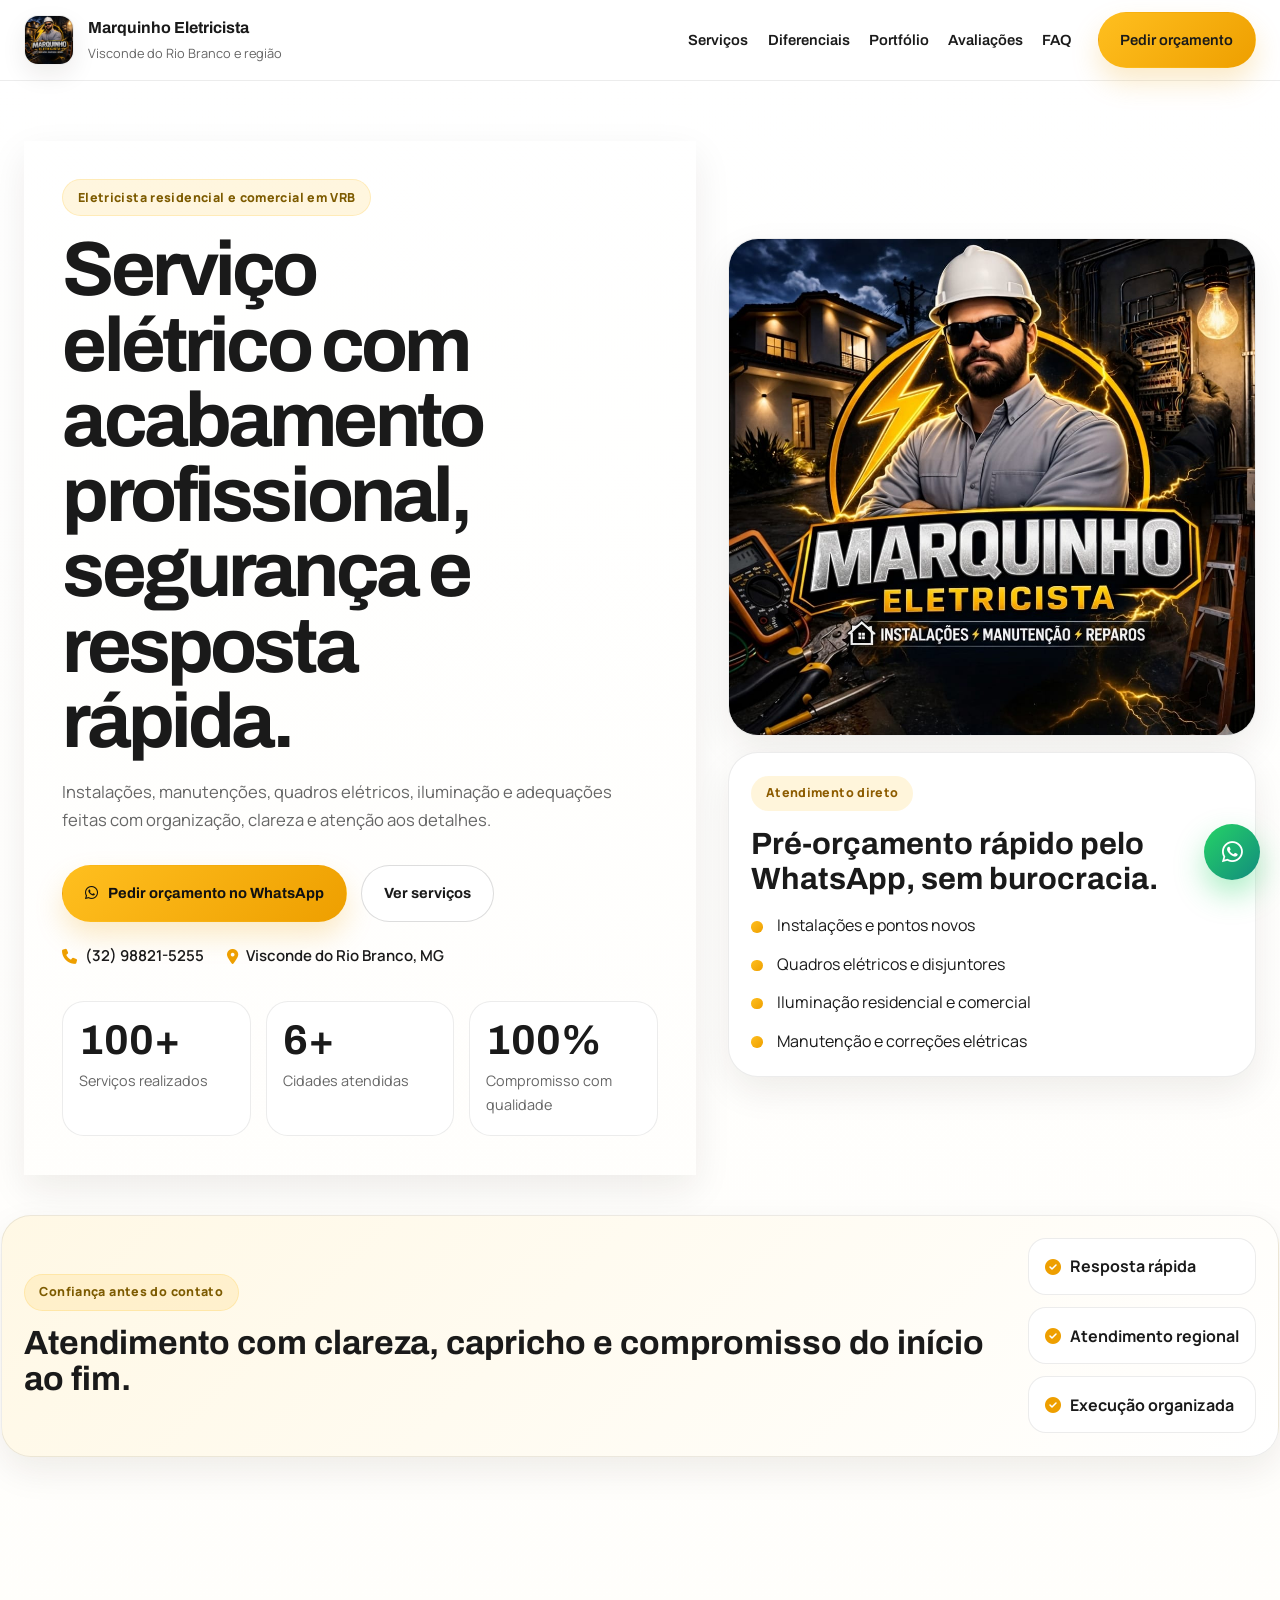
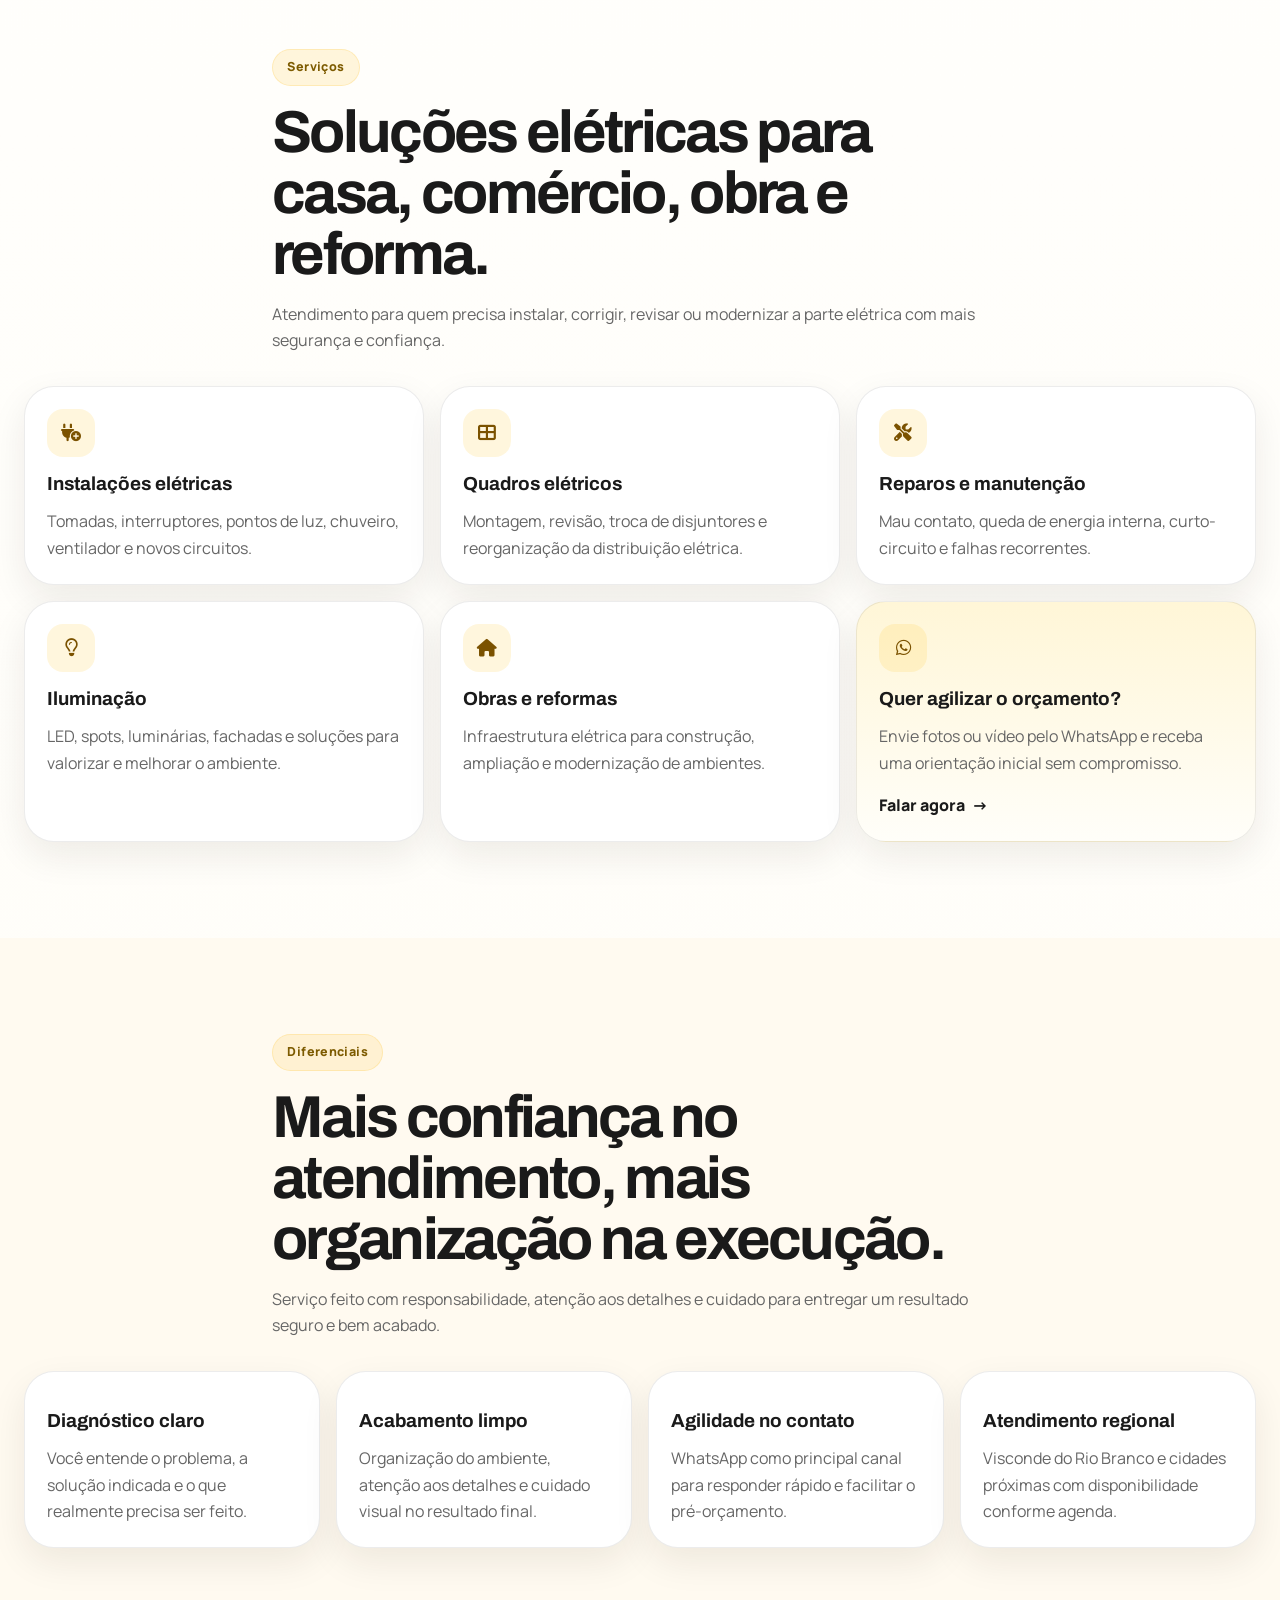
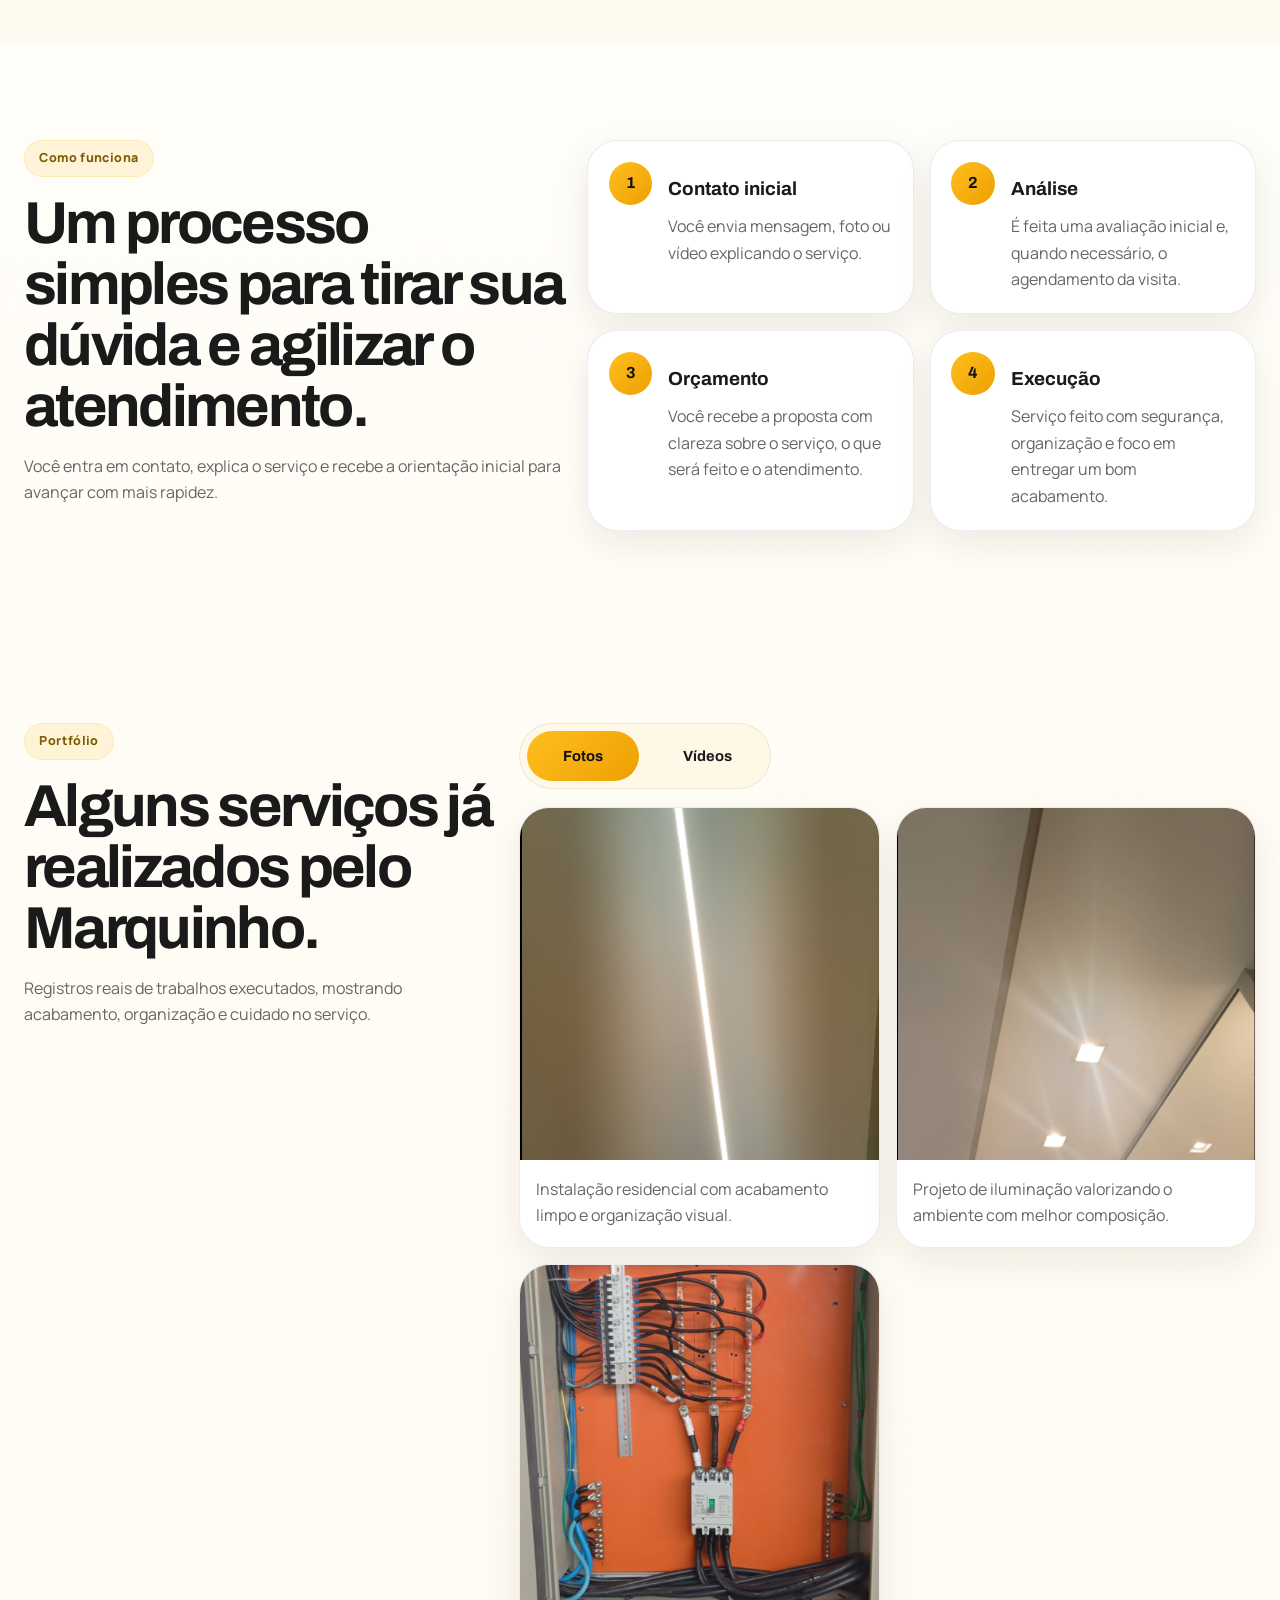
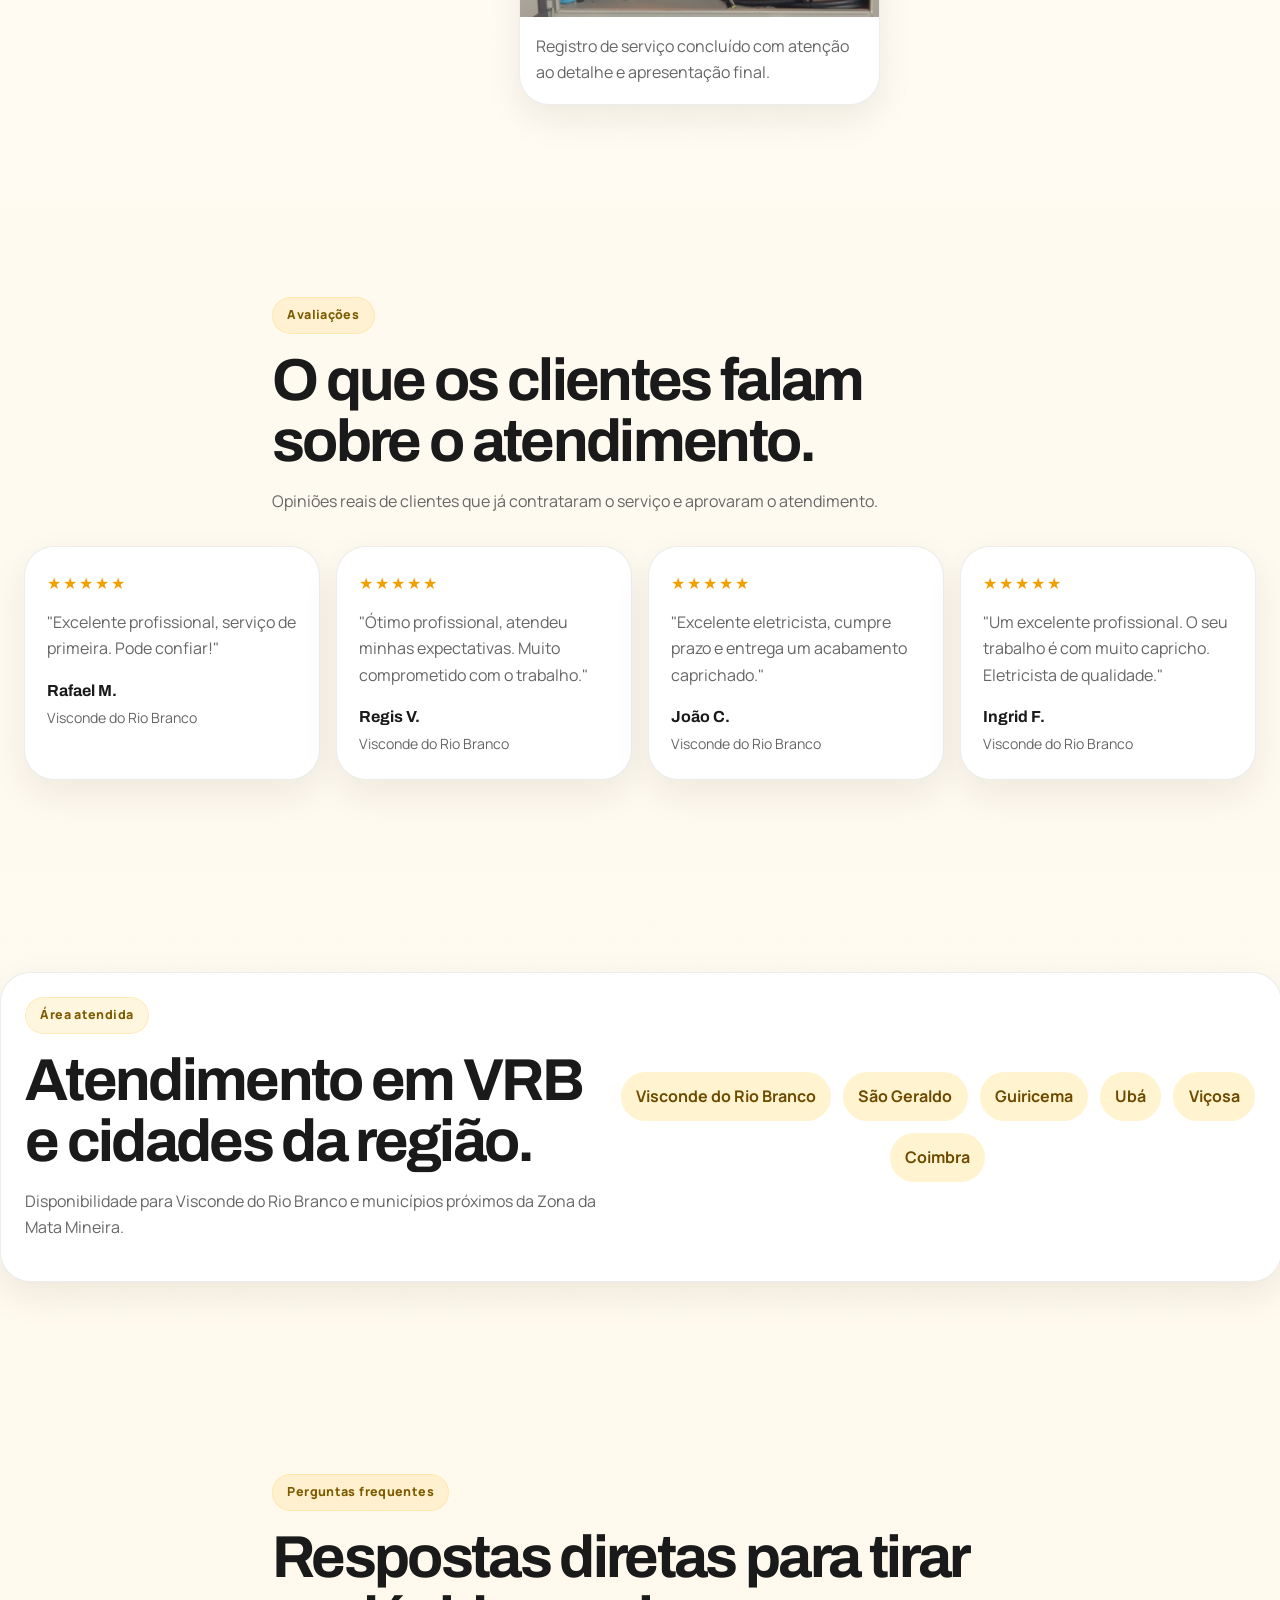
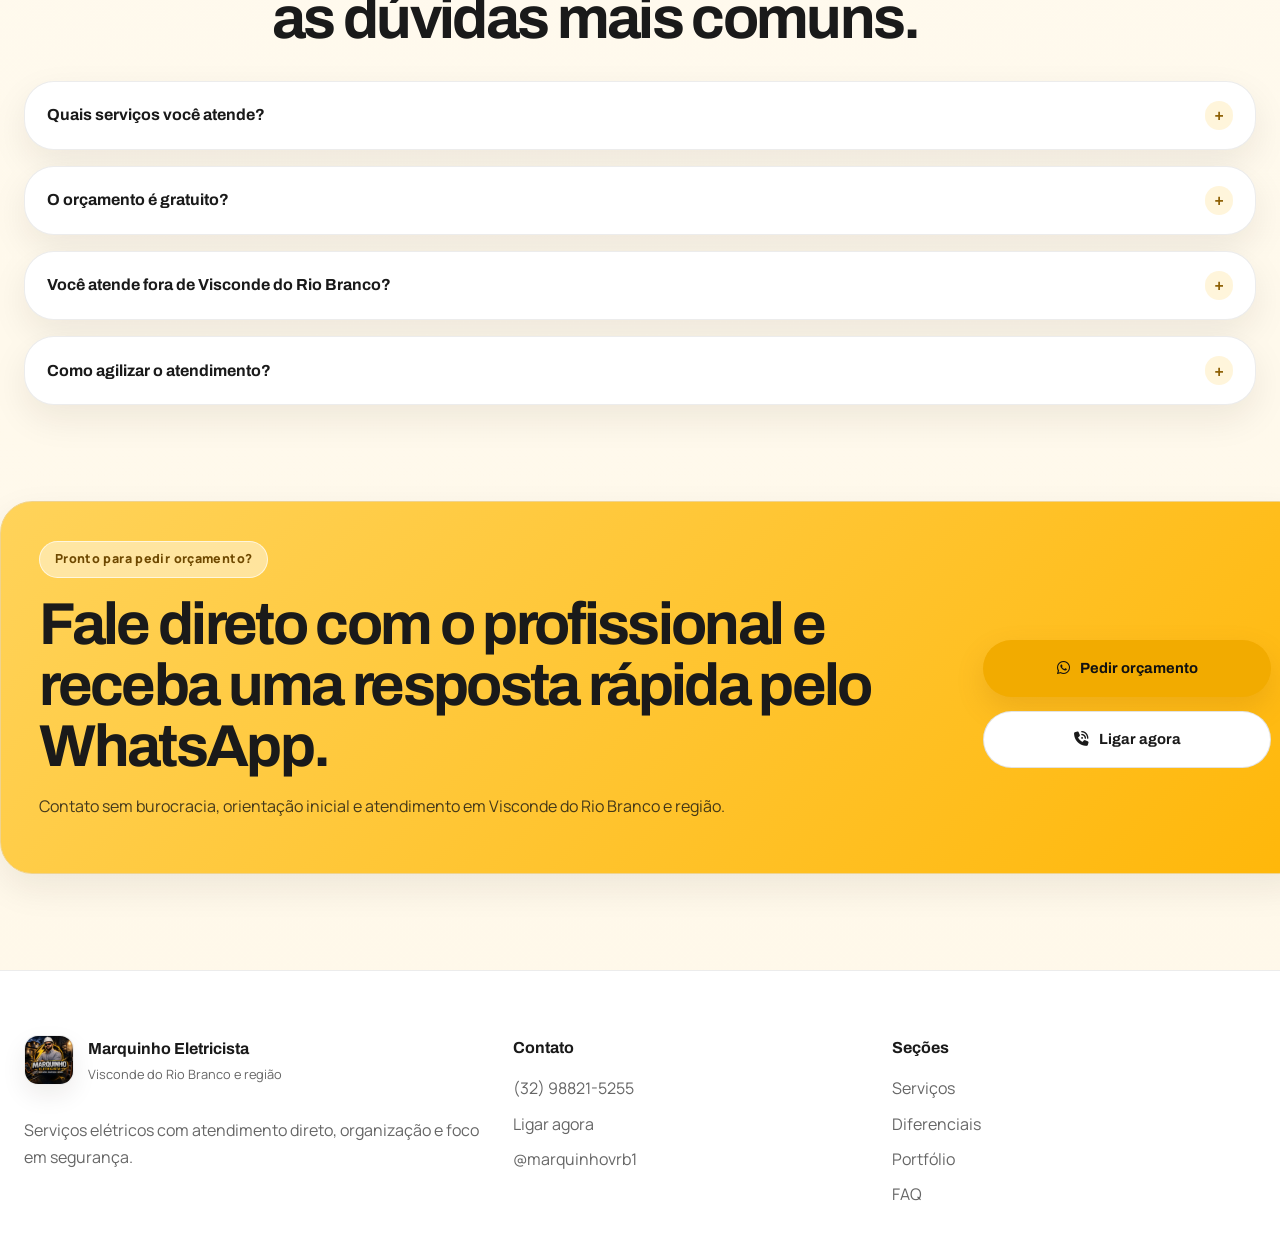
==== commit faebad90: "corrigindo os textos" ====
--- a/index.html
+++ b/index.html
@@ -124,7 +124,7 @@
       <div class="largura-site faixa-grade surgir">
         <div>
           <span class="selo">Confiança antes do contato</span>
-          <h2>Um site profissional precisa transmitir clareza, qualidade e autoridade logo na primeira dobra.</h2>
+          <h2>Atendimento com clareza, capricho e compromisso do início ao fim.</h2>
         </div>
         <div class="faixa-pontos">
           <span><i class="fa-solid fa-circle-check"></i> Resposta rápida</span>
@@ -139,7 +139,7 @@
         <span class="selo">Serviços</span>
         <h2>Soluções elétricas para casa, comércio, obra e reforma.</h2>
         <p>
-          Cada serviço foi organizado para facilitar o entendimento do cliente e destacar os principais pontos de valor.
+          Atendimento para quem precisa instalar, corrigir, revisar ou modernizar a parte elétrica com mais segurança e confiança.
         </p>
       </div>
 
@@ -185,14 +185,14 @@
         <span class="selo">Diferenciais</span>
         <h2>Mais confiança no atendimento, mais organização na execução.</h2>
         <p>
-          A ideia é mostrar profissionalismo não só no serviço, mas também na forma de apresentar a empresa.
+          Serviço feito com responsabilidade, atenção aos detalhes e cuidado para entregar um resultado seguro e bem acabado.
         </p>
       </div>
 
       <div class="largura-site grade-cards grade-diferenciais">
         <article class="card-diferencial surgir">
           <h3>Diagnóstico claro</h3>
-          <p>O cliente entende o problema, a solução indicada e o que realmente precisa ser feito.</p>
+          <p>Você entende o problema, a solução indicada e o que realmente precisa ser feito.</p>
         </article>
         <article class="card-diferencial surgir">
           <h3>Acabamento limpo</h3>
@@ -213,9 +213,9 @@
       <div class="largura-site area-processo">
         <div class="texto-processo surgir">
           <span class="selo">Como funciona</span>
-          <h2>Um processo simples para transformar dúvida em orçamento.</h2>
+          <h2>Um processo simples para tirar sua dúvida e agilizar o atendimento.</h2>
           <p>
-            A jornada foi organizada para parecer profissional e prática, como em uma landing page comercial forte.
+            Você entra em contato, explica o serviço e recebe a orientação inicial para avançar com mais rapidez.
           </p>
         </div>
 
@@ -231,14 +231,14 @@
             <span>2</span>
             <div>
               <h3>Análise</h3>
-              <p>É feita uma avaliação inicial e, quando necessário, agendamento de visita.</p>
+              <p>É feita uma avaliação inicial e, quando necessário, o agendamento da visita.</p>
             </div>
           </article>
           <article class="card-processo surgir">
             <span>3</span>
             <div>
               <h3>Orçamento</h3>
-              <p>O cliente recebe a proposta com mais clareza sobre escopo e execução.</p>
+              <p>Você recebe a proposta com clareza sobre o serviço, o que será feito e o atendimento.</p>
             </div>
           </article>
           <article class="card-processo surgir">
@@ -256,9 +256,9 @@
       <div class="largura-site area-portfolio">
         <div class="cabecalho-bloco surgir">
           <span class="selo">Portfólio</span>
-          <h2>Trabalhos reais para reforçar percepção de qualidade.</h2>
+          <h2>Alguns serviços já realizados pelo Marquinho.</h2>
           <p>
-            As imagens entram como prova visual do serviço e ajudam o cliente a confiar mais rápido.
+            Registros reais de trabalhos executados, mostrando acabamento, organização e cuidado no serviço.
           </p>
         </div>
 
@@ -342,19 +342,19 @@
                 <video controls muted playsinline preload="metadata">
                   <source src="assets/trabalho06.mp4" type="video/mp4" />
                 </video>
-                <figcaption>Mais um exemplo de execução para ampliar a prova visual do portfólio.</figcaption>
+                <figcaption>Mais um exemplo de execução mostrando o cuidado no serviço realizado.</figcaption>
               </figure>
               <figure class="card-portfolio card-video">
                 <video controls muted playsinline preload="metadata">
                   <source src="assets/trabalho07.mp4" type="video/mp4" />
                 </video>
-                <figcaption>Registro em vídeo mostrando presença profissional e andamento do atendimento.</figcaption>
+                <figcaption>Registro em vídeo mostrando andamento do atendimento e capricho na execução.</figcaption>
               </figure>
               <figure class="card-portfolio card-video">
                 <video controls muted playsinline preload="metadata">
                   <source src="assets/trabalho08.mp4" type="video/mp4" />
                 </video>
-                <figcaption>Material em vídeo para reforçar credibilidade e percepção de qualidade.</figcaption>
+                <figcaption>Mais um registro real para mostrar a qualidade e a organização do trabalho.</figcaption>
               </figure>
             </div>
           </div>
@@ -365,9 +365,9 @@
     <section class="bloco bloco-suave" id="avaliacoes">
       <div class="largura-site cabecalho-bloco surgir">
         <span class="selo">Avaliações</span>
-        <h2>Depoimentos que fortalecem a credibilidade do serviço.</h2>
+        <h2>O que os clientes falam sobre o atendimento.</h2>
         <p>
-          Uma boa prova social reduz objeção e aumenta a chance do cliente chamar no WhatsApp.
+          Opiniões reais de clientes que já contrataram o serviço e aprovaram o atendimento.
         </p>
       </div>
 
--- a/css/style.css
+++ b/css/style.css
@@ -8,6 +8,7 @@
   overflow-x: hidden;
 }
 
+header,
 main,
 section,
 div,
@@ -1022,11 +1023,28 @@
 
 @media (max-width: 680px) {
   .largura-site {
-    width: min(1520px, calc(100% - 1.25rem));
+    width: min(calc(100% - 1rem), 32rem);
+    margin-left: auto;
+    margin-right: auto;
   }
 
   .abertura {
-    padding-top: 2.5rem;
+    padding-top: 1.4rem;
+  }
+
+  .abertura-texto,
+  .painel-abertura,
+  .faixa-grade,
+  .card-servico,
+  .card-diferencial,
+  .card-processo,
+  .card-portfolio,
+  .card-avaliacao,
+  .caixa-cobertura,
+  .item-faq,
+  .caixa-cta {
+    margin-left: auto;
+    margin-right: auto;
   }
 
   .abertura h1,
@@ -1096,14 +1114,23 @@
 
   .caixa-cta {
     border-radius: 26px;
+    padding: 1.25rem 1rem;
   }
 
   .acoes-cta {
     max-width: none;
+    min-width: 0;
+    width: 100%;
+  }
+
+  .acoes-cta .botao {
+    width: 100%;
   }
 
   .grade-rodape {
     gap: 1.5rem;
+    padding-top: 0;
+    padding-bottom: 1.5rem;
   }
 
   .card-portfolio-destaque {
@@ -1127,6 +1154,15 @@
   .grade-rodape {
     width: 100%;
     max-width: 100%;
+    box-sizing: border-box;
+  }
+
+  .abertura-texto,
+  .painel-abertura,
+  .faixa-grade,
+  .caixa-cta,
+  .grade-rodape {
+    overflow: hidden;
   }
 
   .grade-rodape > div:first-child {
@@ -1140,7 +1176,7 @@
   }
 
   .largura-site {
-    width: calc(100% - 1rem);
+    width: min(calc(100% - 0.75rem), 30rem);
   }
 
   .abertura-texto,
@@ -1153,8 +1189,8 @@
   .item-faq,
   .caixa-cta,
   .grade-rodape {
-    padding-left: 1rem;
-    padding-right: 1rem;
+    padding-left: 0.9rem;
+    padding-right: 0.9rem;
   }
 
   .barra-topo {
@@ -1176,8 +1212,17 @@
   }
 
   .botao {
-    padding: 0.9rem 1rem;
+    padding: 0.88rem 0.9rem;
     font-size: 0.88rem;
+  }
+
+  .menu-site {
+    left: 0;
+    right: 0;
+  }
+
+  .caixa-cta {
+    padding: 1rem 0.9rem;
   }
 
   .card-numero {
@@ -1210,6 +1255,10 @@
   .card-portfolio img,
   .card-portfolio video {
     height: 13.5rem;
+  }
+
+  .abertura-contato span {
+    font-size: 0.92rem;
   }
 }
 
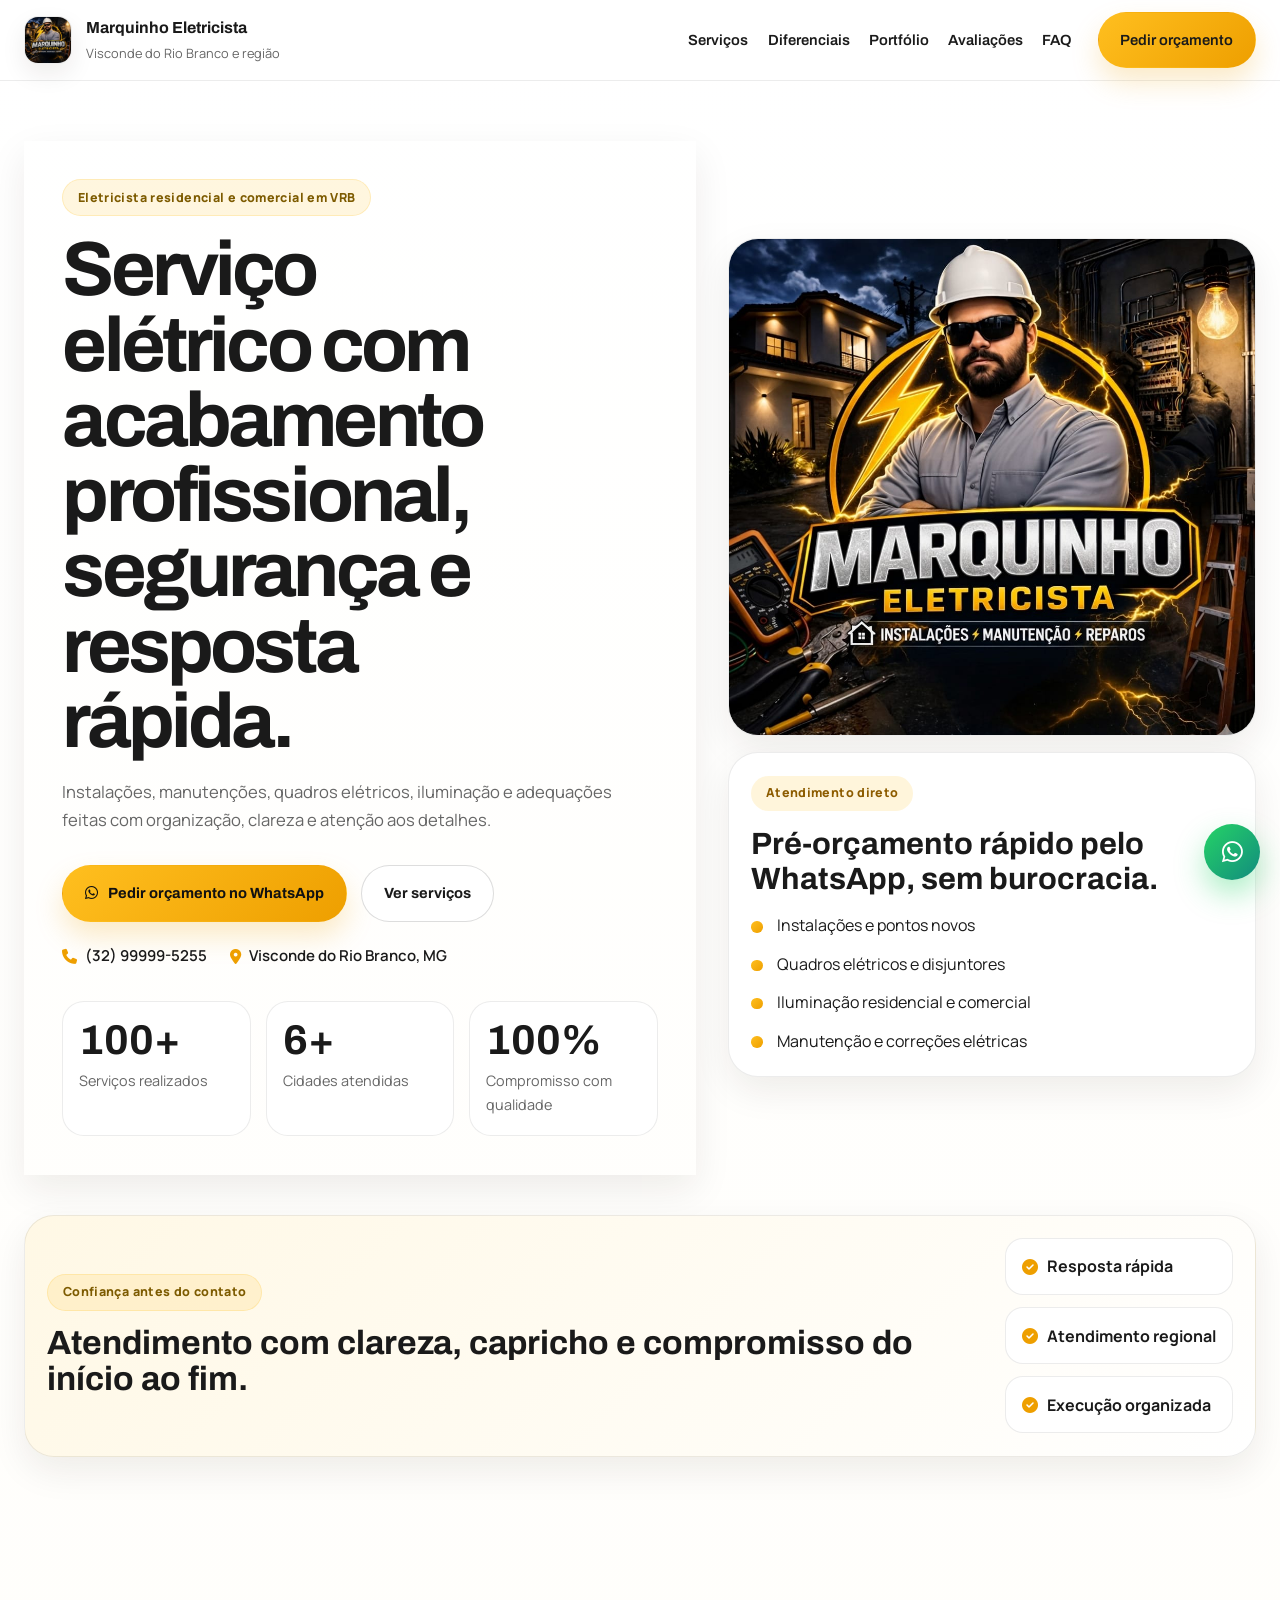
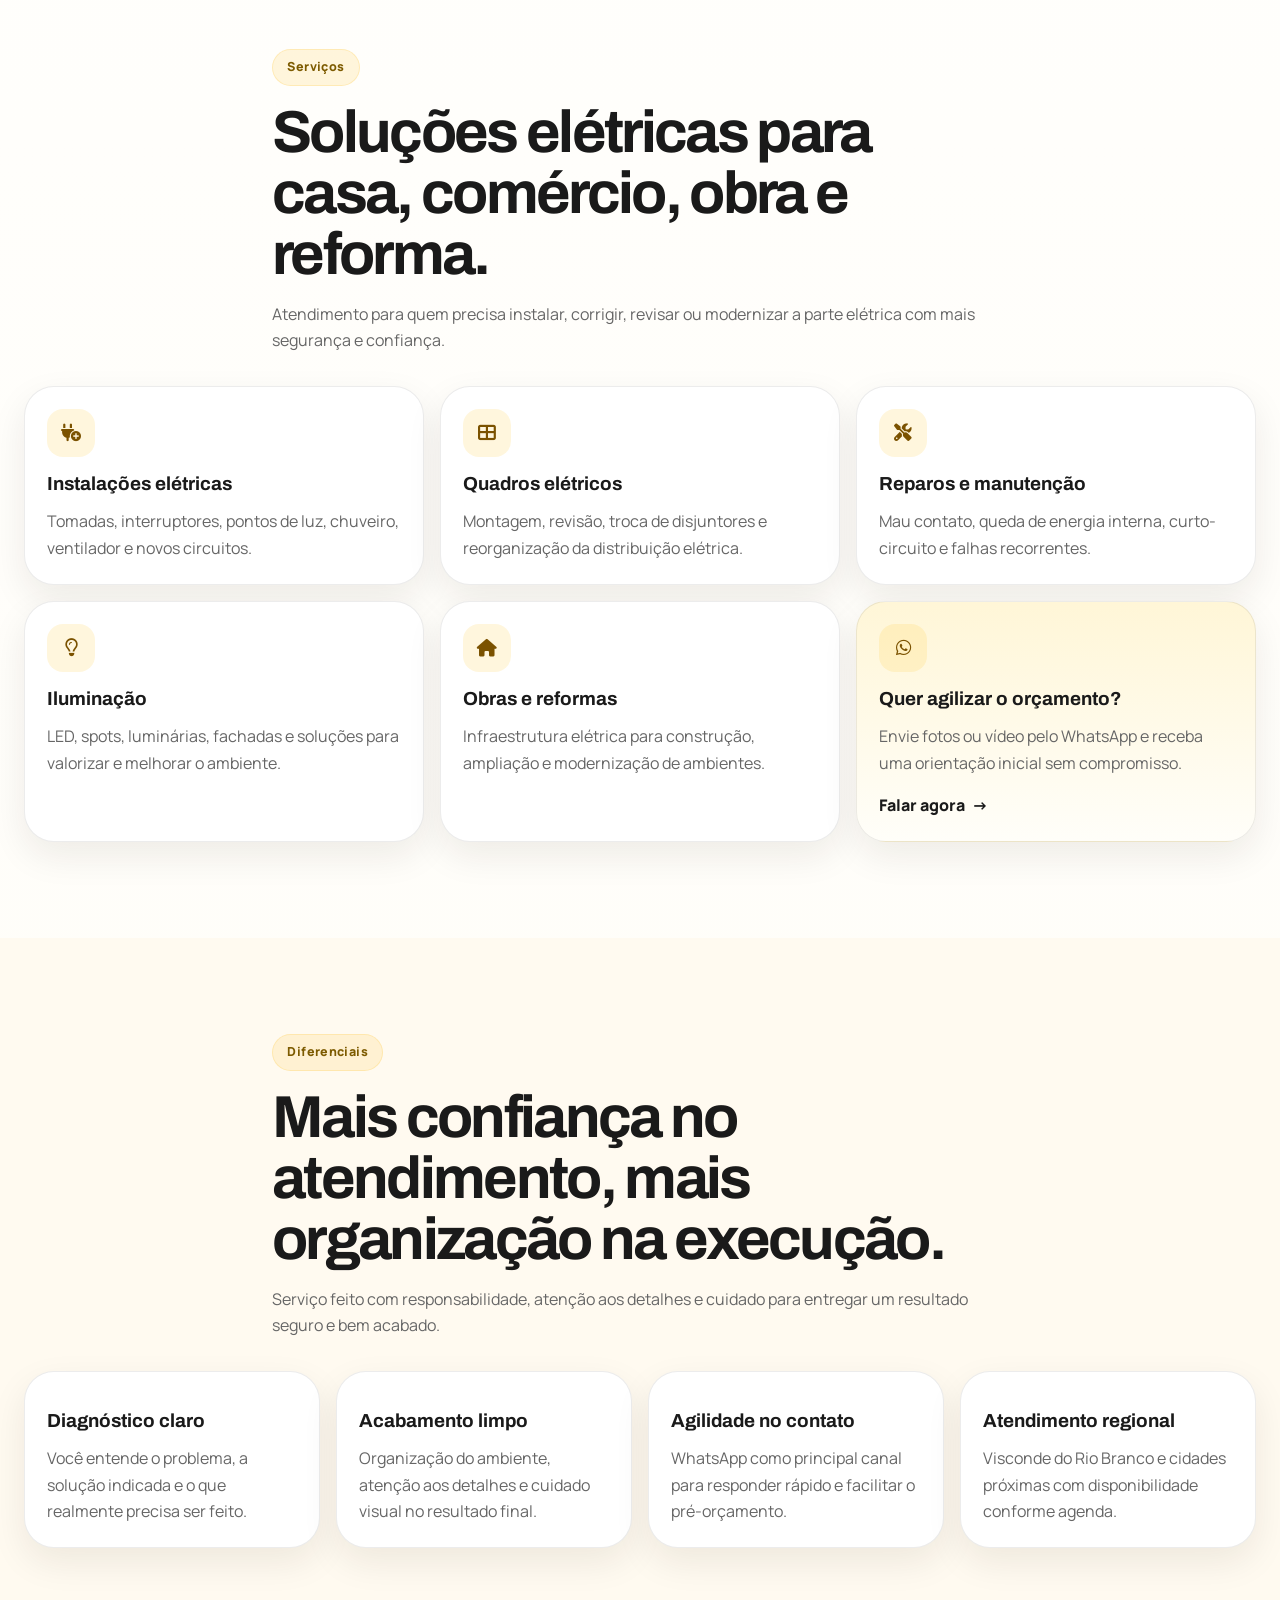
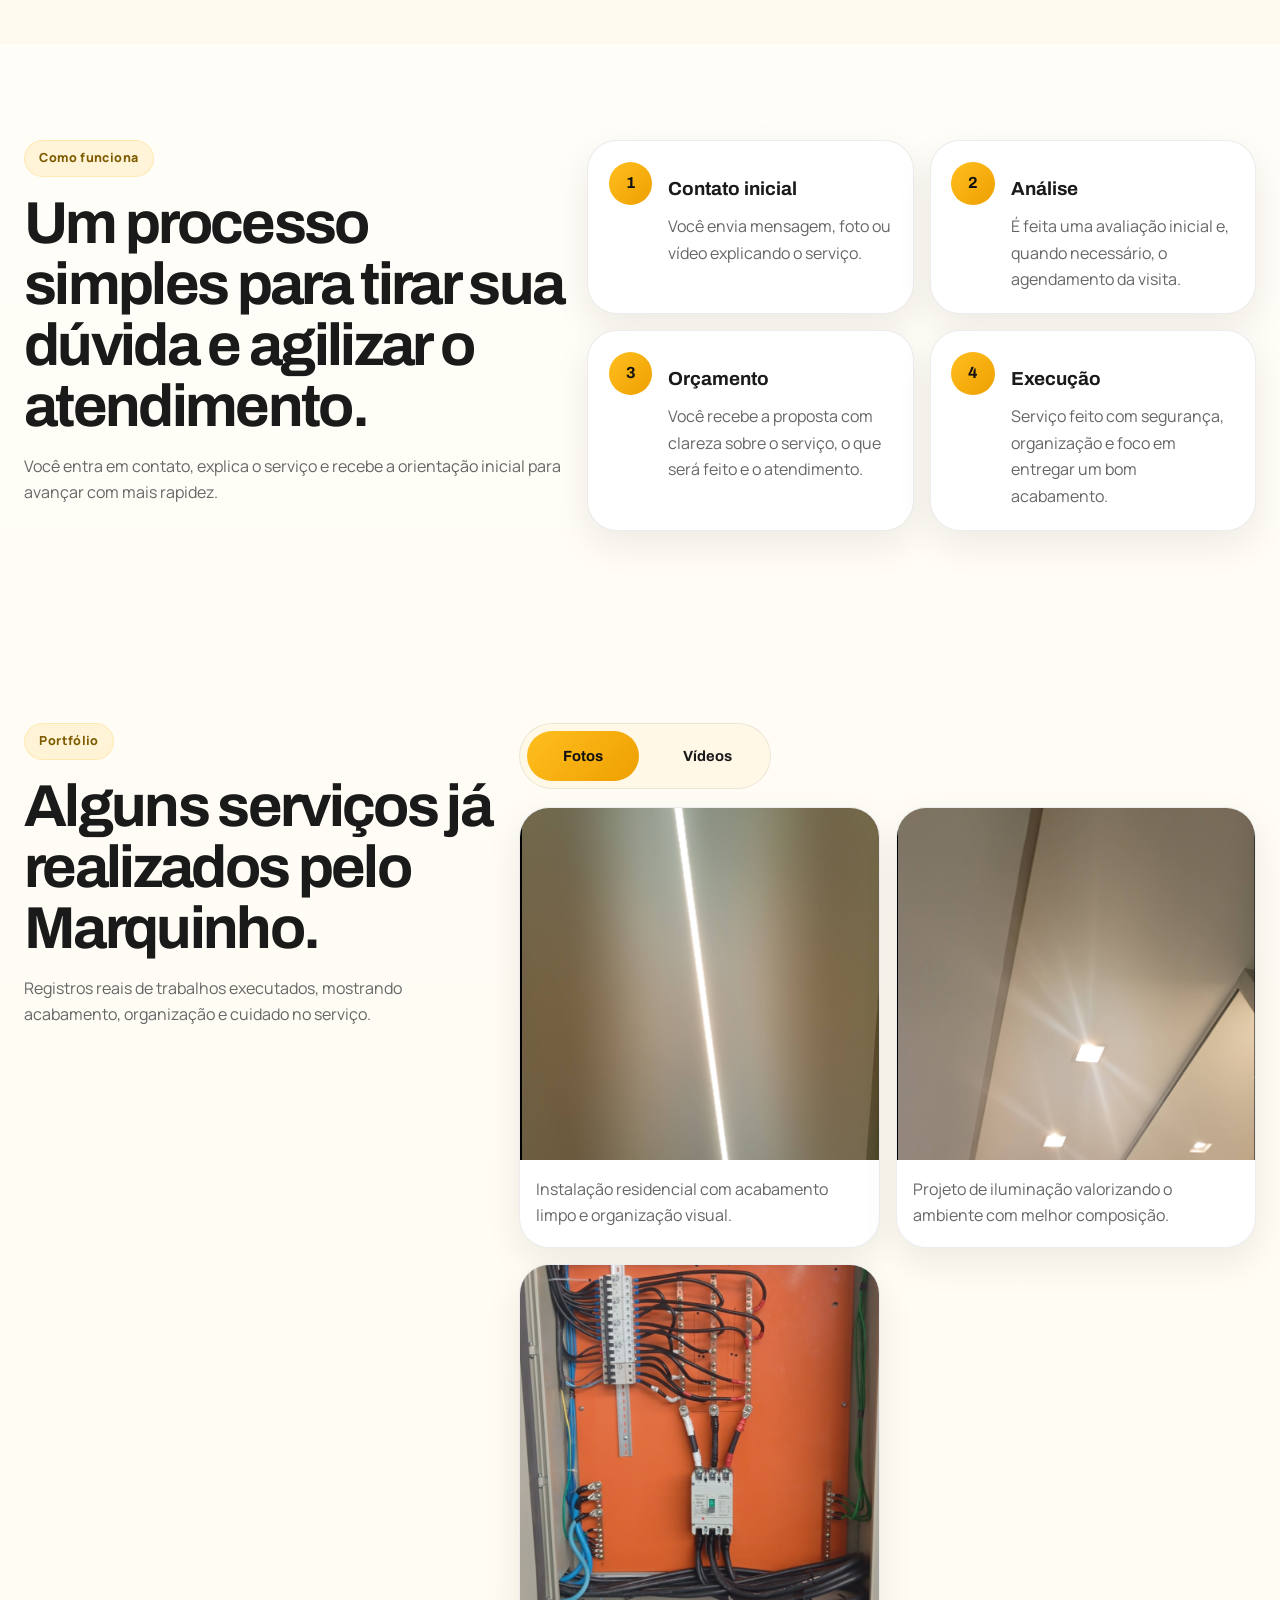
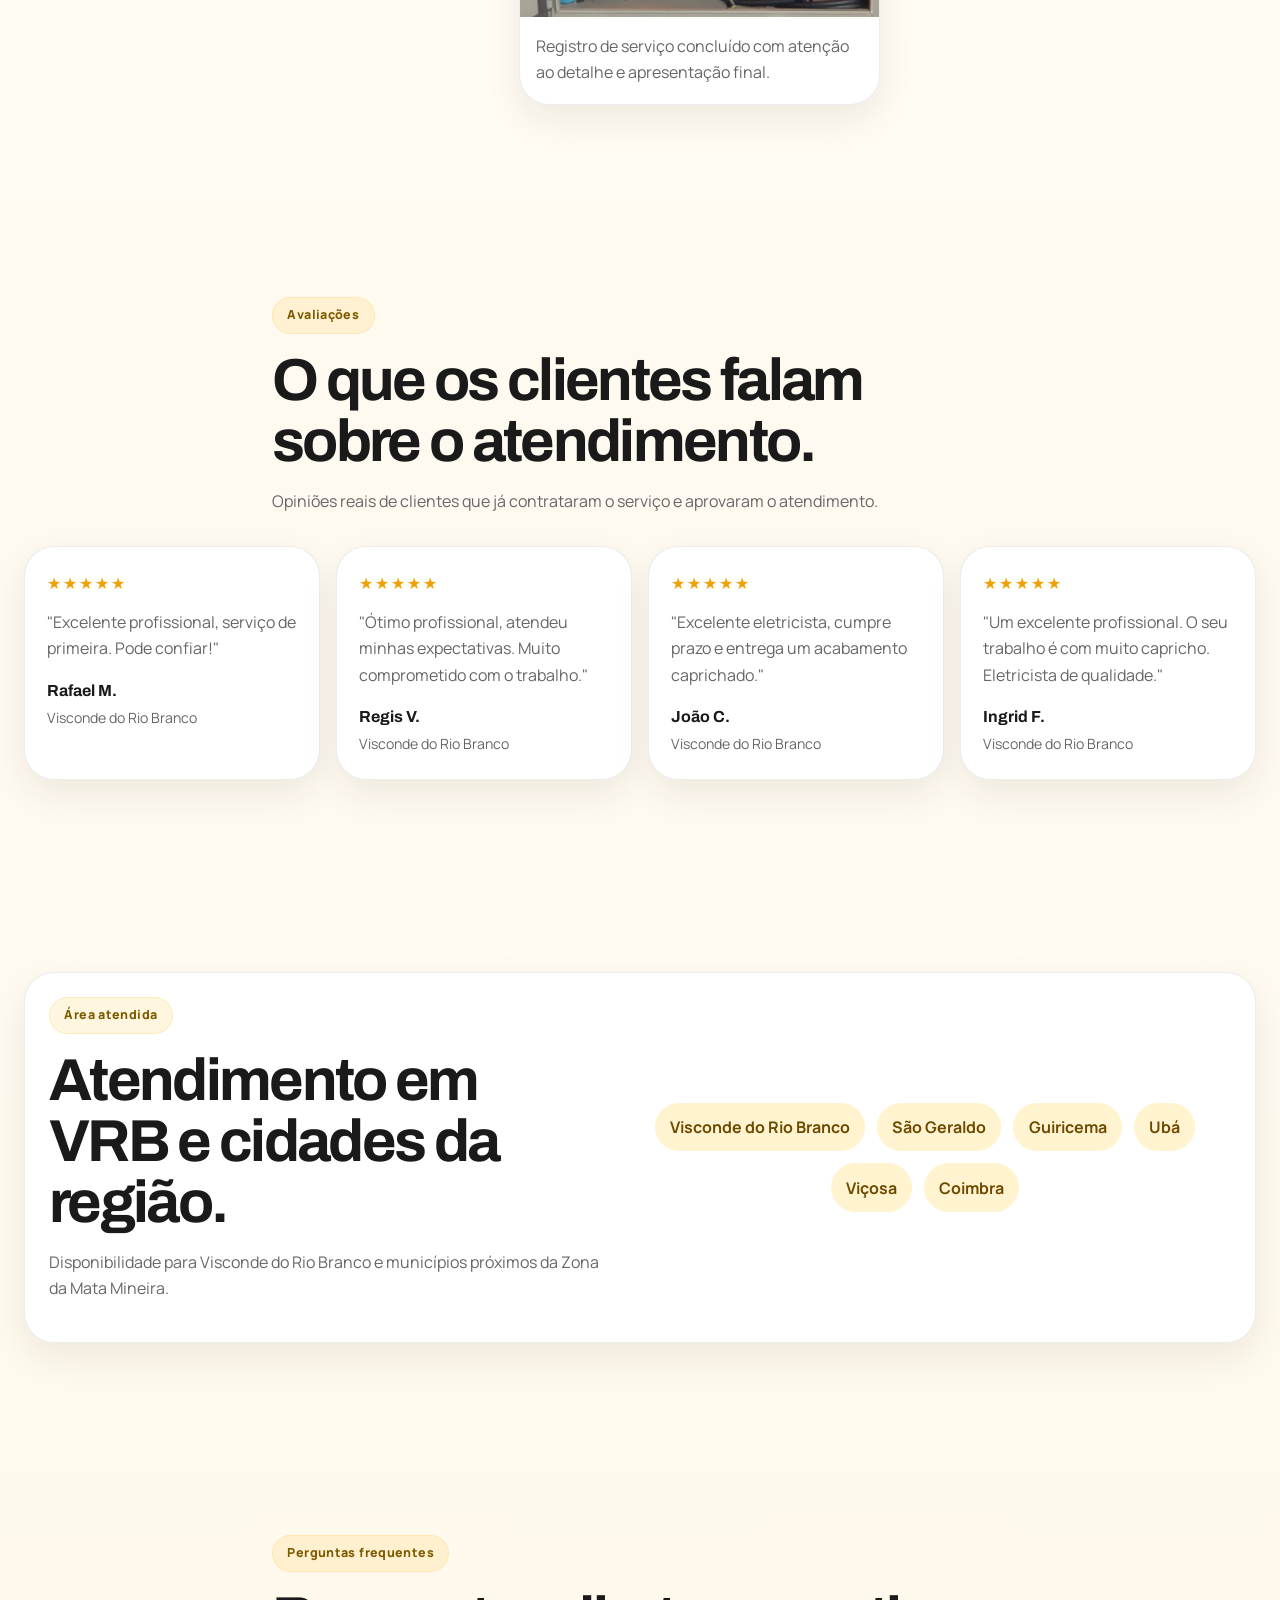
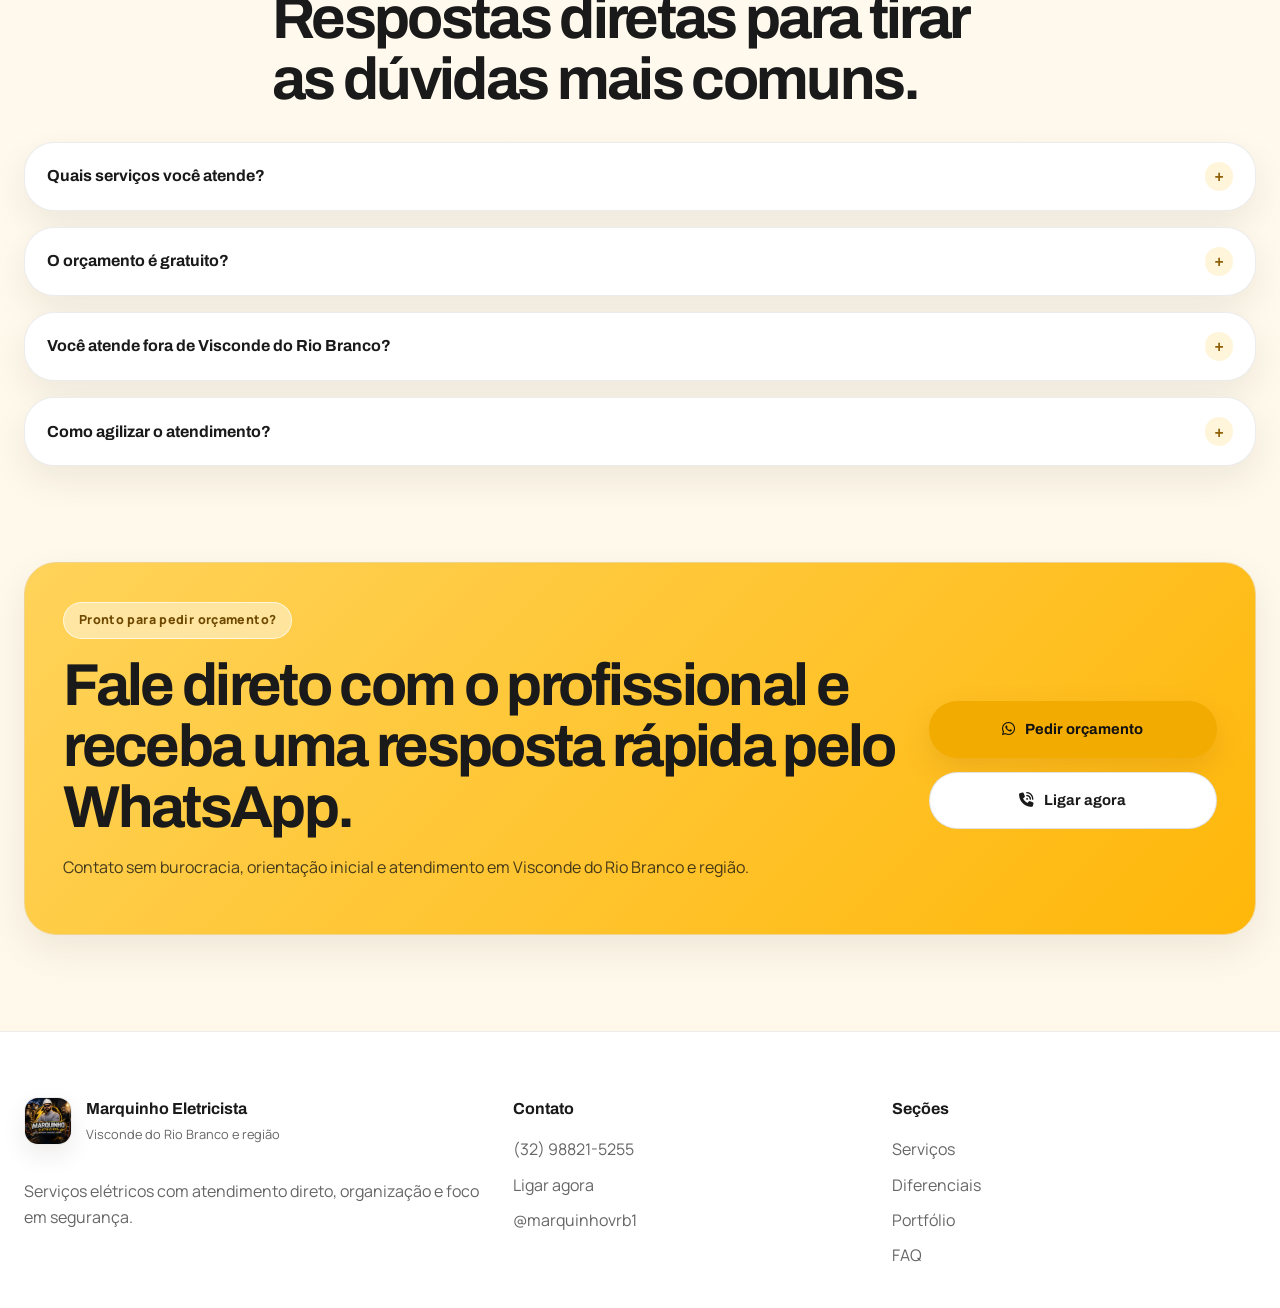
==== commit f4be39e6: "trocando o numero de telefone" ====
--- a/index.html
+++ b/index.html
@@ -81,7 +81,7 @@
           </div>
 
           <div class="abertura-contato">
-            <span><i class="fa-solid fa-phone"></i> (32) 98821-5255</span>
+            <span><i class="fa-solid fa-phone"></i> (32) 99999-5255</span>
             <span><i class="fa-solid fa-location-dot"></i> Visconde do Rio Branco, MG</span>
           </div>
 
@@ -456,7 +456,7 @@
             <i class="fa-brands fa-whatsapp"></i>
             Pedir orçamento
           </a>
-          <a class="botao botao-claro" href="tel:+5532988215255">
+          <a class="botao botao-claro" href="tel:+5532999995255">
             <i class="fa-solid fa-phone-volume"></i>
             Ligar agora
           </a>
@@ -485,7 +485,7 @@
       <div class="coluna-rodape">
         <h3>Contato</h3>
         <a href="https://wa.me/5532988215255?text=Olá%20Marquinho%2C%20vim%20pelo%20site." target="_blank" rel="noreferrer">(32) 98821-5255</a>
-        <a href="tel:+5532988215255">Ligar agora</a>
+        <a href="tel:+5532999995255">Ligar agora</a>
         <a href="https://instagram.com/marquinhovrb1" target="_blank" rel="noreferrer">@marquinhovrb1</a>
       </div>
 
--- a/css/style.css
+++ b/css/style.css
@@ -1,11 +1,26 @@
+*,
+*::before,
+*::after {
+  box-sizing: border-box;
+}
+
+html {
+  width: 100%;
+  max-width: 100%;
+  overflow-x: clip;
+  -webkit-text-size-adjust: 100%;
+}
+
 body {
   margin: 0;
+  width: 100%;
+  max-width: 100%;
   color: #1a1a1a;
   font-family: "Manrope", sans-serif;
   background: linear-gradient(180deg, #ffffff 0%, #fffdf7 45%, #fff8e9 100%);
   line-height: 1.65;
   -webkit-font-smoothing: antialiased;
-  overflow-x: hidden;
+  overflow-x: clip;
 }
 
 header,
@@ -1022,14 +1037,40 @@
 }
 
 @media (max-width: 680px) {
-  .largura-site {
-    width: min(calc(100% - 1rem), 32rem);
-    margin-left: auto;
-    margin-right: auto;
+  main .largura-site {
+    width: 100%;
+    max-width: none;
+    padding-left: 0.75rem;
+    padding-right: 0.75rem;
+    margin-left: 0;
+    margin-right: 0;
+  }
+
+  .topo-site .largura-site,
+  .rodape-site .largura-site {
+    width: 100%;
+    max-width: none;
+    padding-left: 0.75rem;
+    padding-right: 0.75rem;
   }
 
   .abertura {
     padding-top: 1.4rem;
+  }
+
+  .abertura-grade,
+  .area-processo,
+  .area-portfolio,
+  .caixa-cobertura,
+  .faixa-grade,
+  .caixa-cta,
+  .grade-cards,
+  .grade-processo,
+  .grade-portfolio,
+  .grade-avaliacoes,
+  .lista-faq,
+  .abertura-lateral {
+    justify-items: center;
   }
 
   .abertura-texto,
@@ -1058,6 +1099,39 @@
     word-break: break-word;
   }
 
+  .abertura-texto,
+  .cabecalho-bloco,
+  .texto-processo,
+  .texto-cobertura,
+  .caixa-cta,
+  .faixa-grade {
+    text-align: center;
+  }
+
+  .cabecalho-bloco,
+  .texto-processo,
+  .texto-cobertura,
+  .abertura-texto,
+  .abertura-lateral,
+  .caixa-cobertura,
+  .area-portfolio,
+  .area-processo,
+  .lista-faq,
+  .caixa-cta {
+    width: 100%;
+    max-width: 100%;
+  }
+
+  .grade-servicos,
+  .grade-diferenciais,
+  .grade-processo,
+  .grade-avaliacoes,
+  .grade-fotos,
+  .grade-videos,
+  .lista-faq {
+    justify-items: center;
+  }
+
   .abertura-acoes,
   .acoes-cta {
     flex-direction: column;
@@ -1090,7 +1164,7 @@
   .abertura-contato {
     flex-direction: column;
     gap: 0.6rem;
-    align-items: flex-start;
+    align-items: center;
   }
 
   .lista-abas-portfolio {
@@ -1110,6 +1184,14 @@
 
   .lista-cobertura {
     justify-content: center;
+  }
+
+  .texto-cobertura,
+  .lista-cobertura,
+  .cabecalho-bloco,
+  .texto-processo,
+  .caixa-cta > div:first-child {
+    justify-self: center;
   }
 
   .caixa-cta {
@@ -1148,6 +1230,7 @@
   .card-servico,
   .card-diferencial,
   .card-processo,
+  .card-numero,
   .item-faq,
   .caixa-cobertura,
   .caixa-cta,
@@ -1157,6 +1240,47 @@
     box-sizing: border-box;
   }
 
+  .card-servico,
+  .card-diferencial,
+  .card-processo,
+  .card-avaliacao,
+  .card-portfolio,
+  .item-faq,
+  .caixa-cobertura,
+  .faixa-grade,
+  .caixa-cta,
+  .abertura-texto,
+  .painel-abertura {
+    width: min(100%, 31rem);
+    max-width: 31rem;
+  }
+
+  .card-servico,
+  .card-diferencial,
+  .card-processo,
+  .card-avaliacao,
+  .card-portfolio,
+  .item-faq,
+  .caixa-cobertura {
+    text-align: left;
+  }
+
+  .card-processo {
+    align-items: flex-start;
+  }
+
+  .card-processo > div {
+    flex: 1 1 auto;
+    min-width: 0;
+  }
+
+  .card-avaliacao,
+  .card-servico,
+  .card-diferencial,
+  .card-processo {
+    min-height: 100%;
+  }
+
   .abertura-texto,
   .painel-abertura,
   .faixa-grade,
@@ -1168,6 +1292,11 @@
   .grade-rodape > div:first-child {
     grid-column: auto;
   }
+
+  .botao-whatsapp {
+    right: max(1rem, env(safe-area-inset-right));
+    bottom: max(1rem, env(safe-area-inset-bottom));
+  }
 }
 
 @media (max-width: 420px) {
@@ -1175,8 +1304,29 @@
     display: none;
   }
 
-  .largura-site {
-    width: min(calc(100% - 0.75rem), 30rem);
+  main .largura-site {
+    padding-left: 0.625rem;
+    padding-right: 0.625rem;
+  }
+
+  .topo-site .largura-site,
+  .rodape-site .largura-site {
+    padding-left: 0.625rem;
+    padding-right: 0.625rem;
+  }
+
+  .card-servico,
+  .card-diferencial,
+  .card-processo,
+  .card-avaliacao,
+  .card-portfolio,
+  .item-faq,
+  .caixa-cobertura,
+  .faixa-grade,
+  .caixa-cta,
+  .abertura-texto,
+  .painel-abertura {
+    max-width: 100%;
   }
 
   .abertura-texto,
@@ -1184,6 +1334,7 @@
   .card-servico,
   .card-diferencial,
   .card-processo,
+  .card-numero,
   .card-avaliacao,
   .caixa-cobertura,
   .item-faq,
